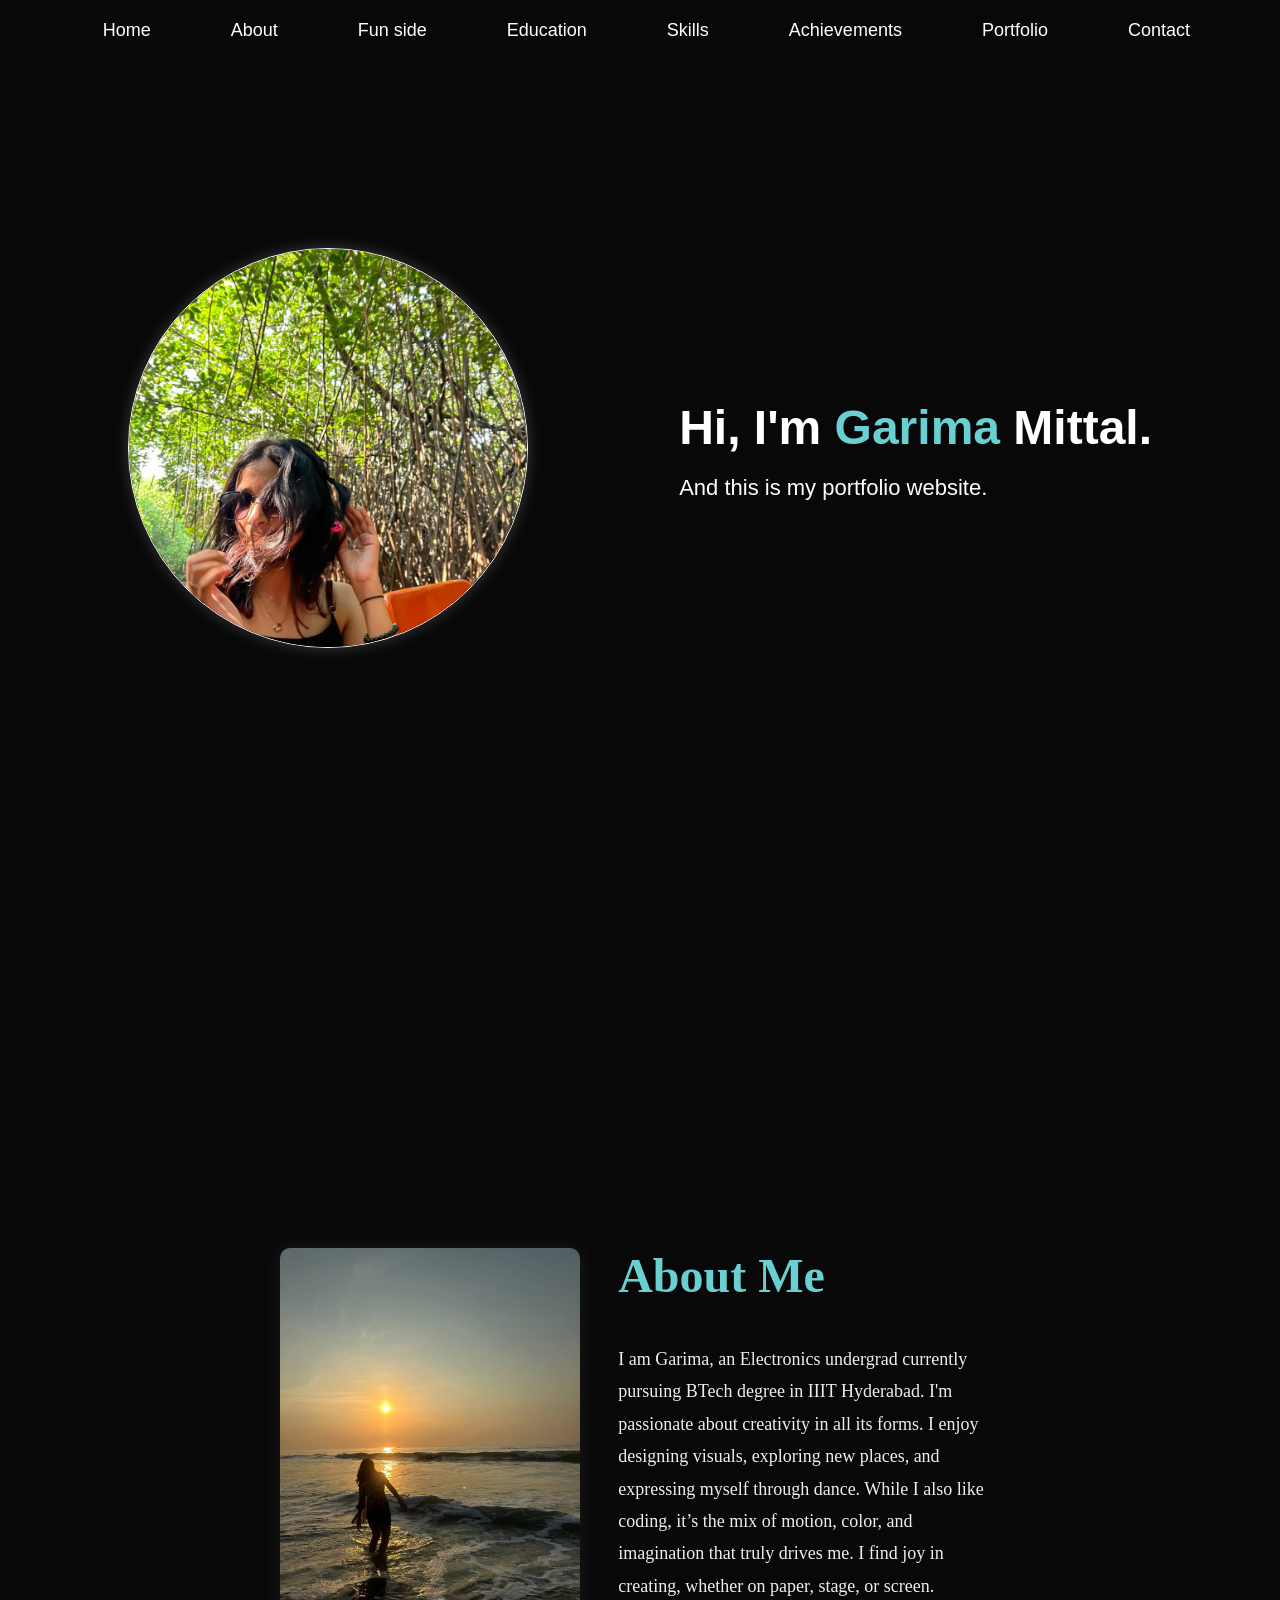
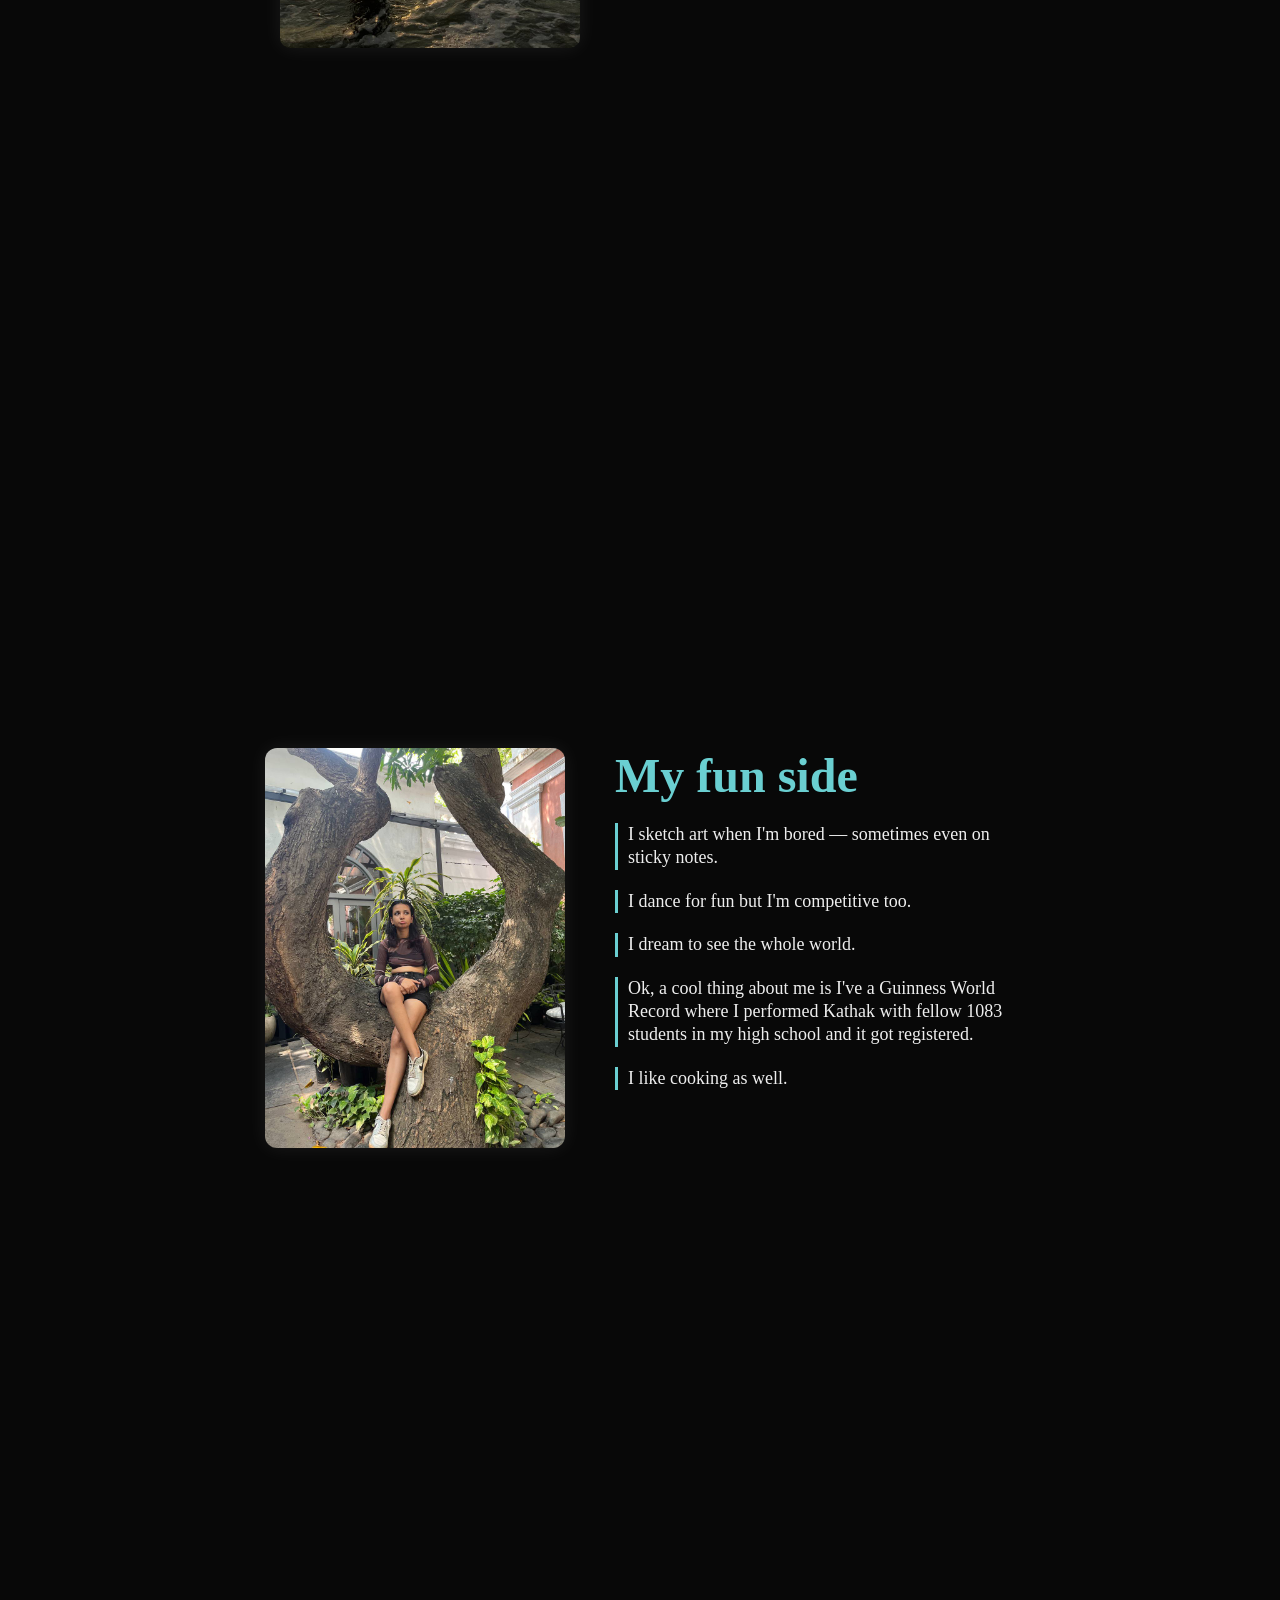
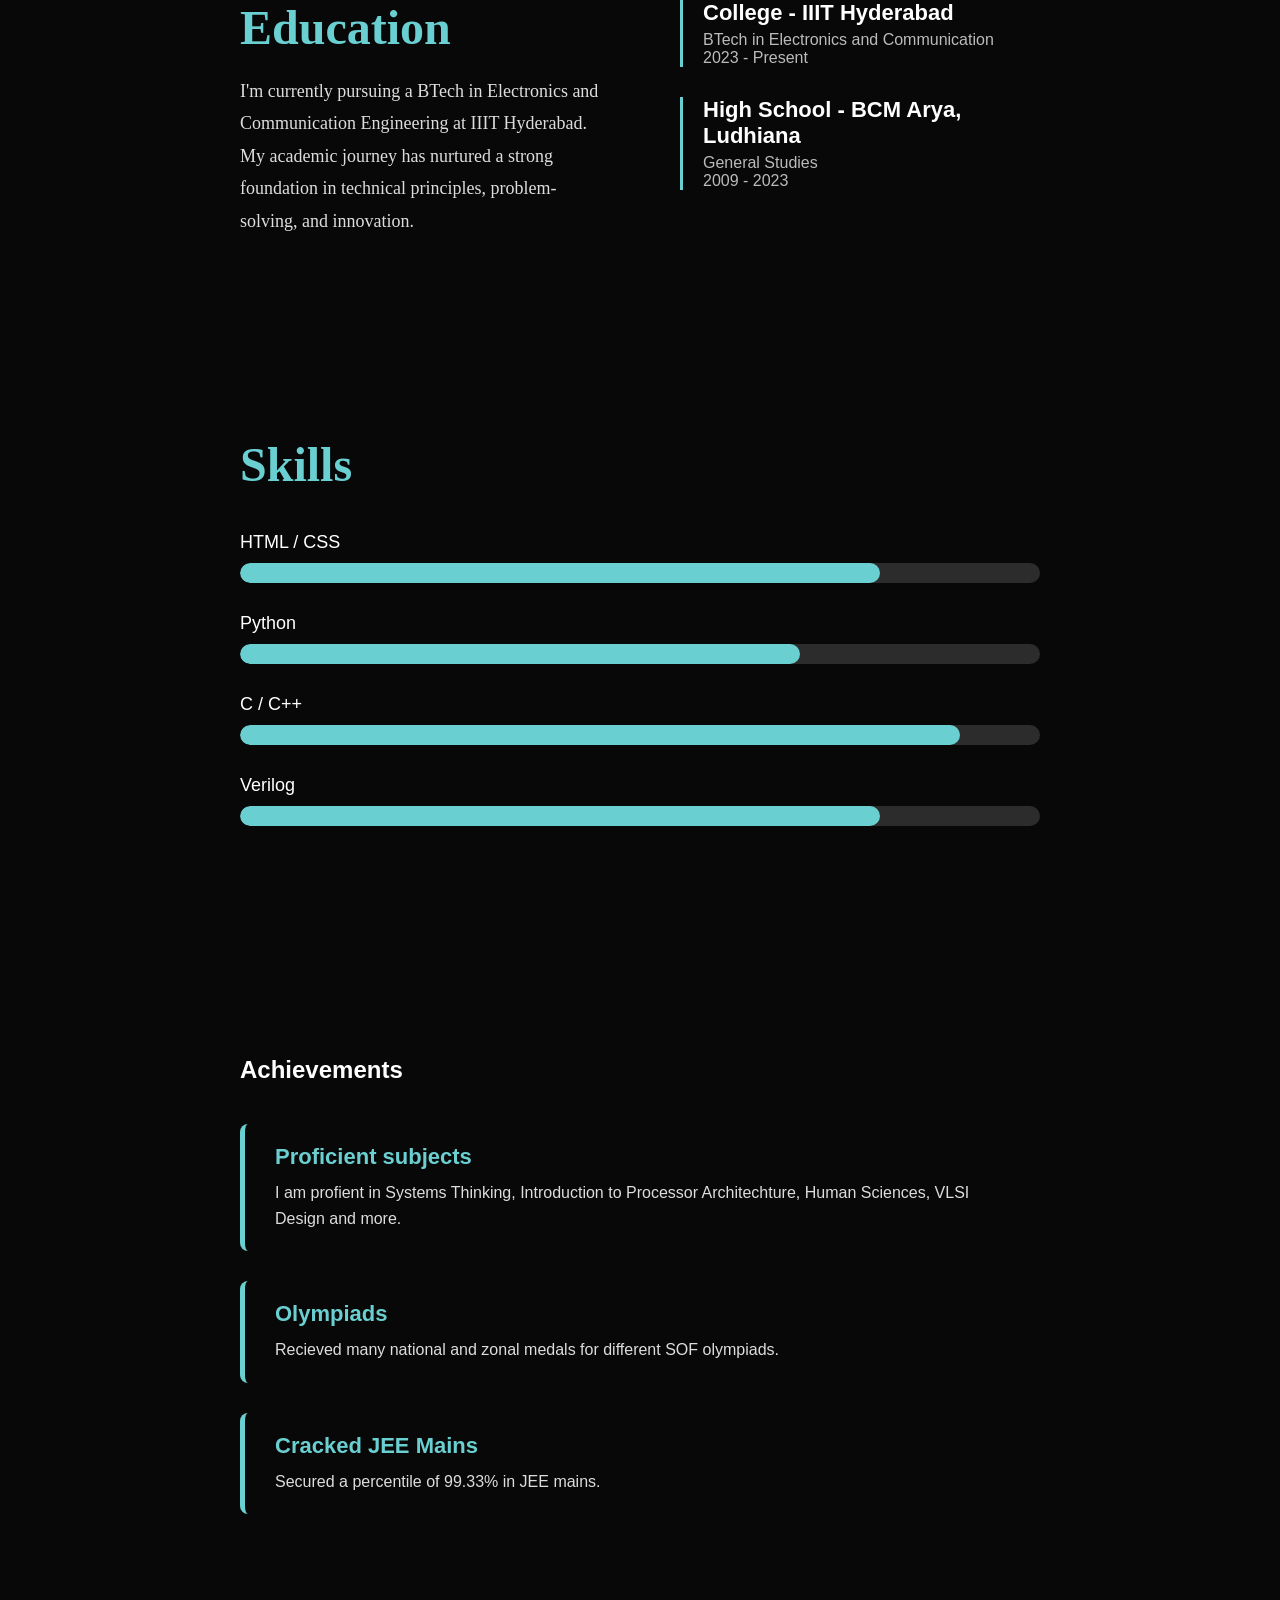
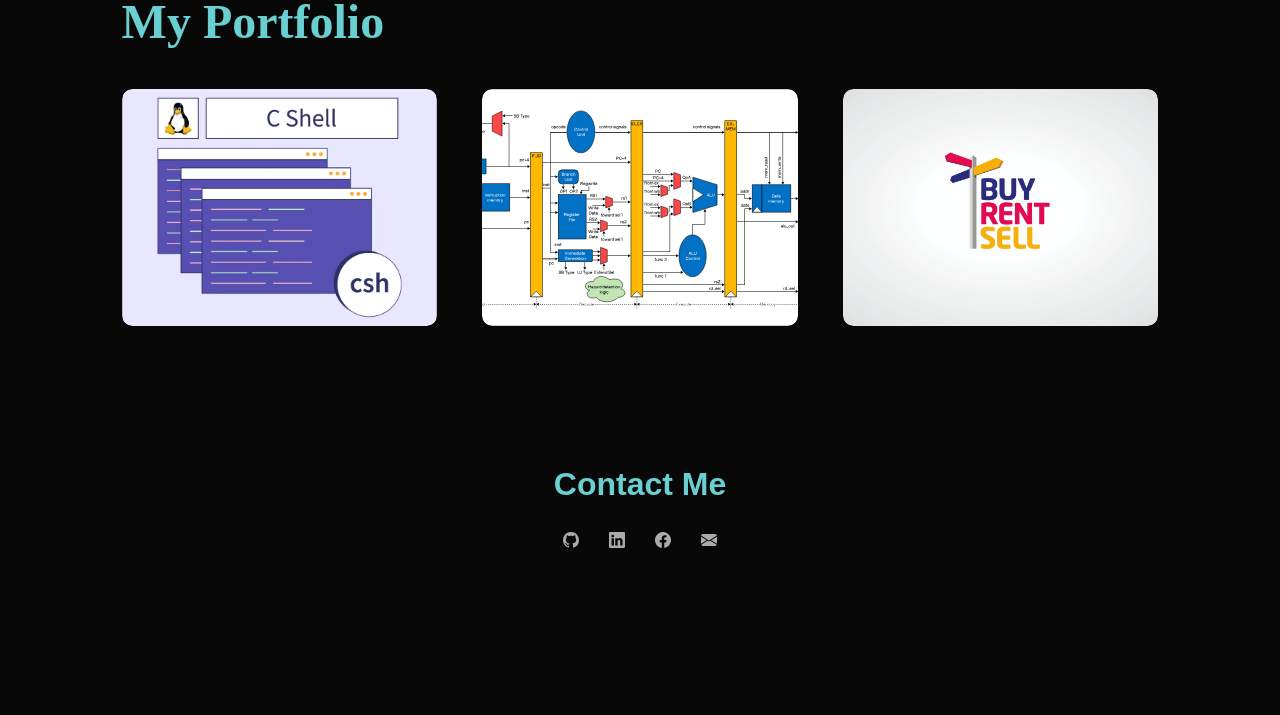
==== index.html @ cbb5fa5a "new" ====
<!DOCTYPE html>
<html lang="en">
    <head>
        <meta charset="UTF-8">
        <title>My portfolio</title>
        <link rel="stylesheet" href="style.css">
    </head>
    <body>
        <div>
            <div class = "container" id = "home">
                <div class="image-container">
                <img src="profile.jpg" alt="Profile Image">
            </div>
            <nav>
                <ul>
                    <li> <a href = "#home">Home</a></li>
                    <li> <a href = "#about">About</a></li>
                    <li> <a href = "#fun">Fun side</a></li>
                    <li> <a href = "#education">Education</a></li>
                    <li> <a href = "#skills">Skills</a></li>
                    <li> <a href = "#achievements">Achievements</a></li>
                    <li> <a href = "#portfolio">Portfolio</a></li>
                    <li> <a href = "#contact">Contact</a></li>
                </ul>
            </nav>
            <div class="welcome">
                <h1>Hi, I'm <span>Garima </span>Mittal.<br></h1>
                <h3>And this is my portfolio website.</h3>
            </div>
        </div>
        <div class="about" id = "about">
            <div class="container">
                <div class="row">
                    <div class="about-col-1">
                        <img src="about.jpg" alt="About Image">
                    </div>
                    <div class="about-col-2">
                        <h1 class = "sub-title">About Me</h1>
                        <p>I am Garima, an Electronics undergrad currently pursuing BTech degree in IIIT Hyderabad. I'm passionate about creativity in all its forms. I enjoy designing visuals, exploring new places, and expressing myself through dance. While I also like coding, it’s the mix of motion, color, and imagination that truly drives me. I find joy in creating, whether on paper, stage, or screen.</p>
                    </div>
                </div>
            </div>
        </div>
        <div class="fun-facts" id = "fun">
            <div class="fun-facts-container">
                <div class="fun-facts-row">
                    <div class="fun-col-1">
                        <img src="fun.jpg" alt="About Image">
                    </div>
                    <div class="fun-col-2">
                        <h1 class = "sub-title">My fun side</h1>
                        <ul class="fun-list">
                            <li> I sketch art when I'm bored — sometimes even on sticky notes.</li>
                            <li> I dance for fun but I'm competitive too.</li>
                            <li> I dream to see the whole world.</li>
                            <li> Ok, a cool thing about me is I've a Guinness World Record where I performed Kathak with fellow 1083 students in my high school and it got registered.</li>
                            <li> I like cooking as well. </li>
                        </ul>
                    </div>
                </div>
            </div>
        </div>
        </section>
        <div class="education" id="education">
            <div class="education-container">
                <div class="edu-left">
                    <h2 class="section-title">Education</h2>
                    <p>
                        I'm currently pursuing a BTech in Electronics and Communication Engineering at IIIT Hyderabad. My academic journey has nurtured a strong foundation in technical principles, problem-solving, and innovation.
                    </p>
                </div>
                <div class="edu-right">
                    <ul class="edu-list">
                        <li>
                            <h3>College - IIIT Hyderabad</h3>
                            <span>BTech in Electronics and Communication</span><br>
                            <span>2023 - Present</span>
                        </li>
                        <li>
                            <h3>High School - BCM Arya, Ludhiana</h3>
                            <span>General Studies</span><br>
                            <span>2009 - 2023</span>
                        </li>
                    </ul>
                </div>
            </div>
        </div>
        <div class="skills" id="skills">
            <div class="skills-container">
                <h2 class="section-title">Skills</h2>
                <div class="skill">
                    <div class="skill-name">HTML / CSS </div>
                        <div class="skill-bar">
                            <div class="skill-fill htmlcss" data-percent="80%"></div>
                        </div>
                    </div>
                <div class="skill">
                    <div class="skill-name">Python </div>
                        <div class="skill-bar">
                            <div class="skill-fill python" data-percent="70%"></div>
                        </div>
                    </div>
                <div class="skill">
                    <div class="skill-name">C / C++ </div>
                        <div class="skill-bar">
                            <div class="skill-fill cpp" data-percent="90%"></div>
                        </div>
                    </div>
                <div class="skill">
                    <div class="skill-name">Verilog </div>
                        <div class="skill-bar">
                            <div class="skill-fill verilog" data-percent="80%"></div>
                        </div>
                    </div>
            </div>
        </div>
        <div class="achievements" id="achievements">
            <div class="achievements-container">
                <h2 class="section-title">Achievements</h2>
            <div class="achievement-list">
                <div class="achievement-item">
                    <h3>Proficient subjects</h3>
                    <p>I am profient in Systems Thinking, Introduction to Processor Architechture, Human Sciences, VLSI Design and more.</p>
                </div>
                <div class="achievement-item">
                    <h3>Olympiads</h3>
                    <p>Recieved many national and zonal medals for different SOF olympiads.</p>
                </div>
                <div class="achievement-item">
                    <h3>Cracked JEE Mains</h3>
                    <p>Secured a percentile of 99.33% in JEE mains.</p>
                </div>
            </div>
        </div>
        <div id="portfolio">
            <div class="container-portfolio">
                <h1 class = "sub-title">My Portfolio</h1>
                <div class="work-list">
                    <div class="work">
                        <img src="portfolio1.jpg" alt="Portfolio Image 1">
                        <div class="layer">
                            <h3>Custom made c-shell</h3>
                            <p>Developed a custom shell in C that supports various commands and features.</p>
                            <a href="https://github.com/garimamittal13/C-shell" target="_blank">
                                <svg xmlns="http://www.w3.org/2000/svg" width="20" height="20" fill="#6acfd1" class="bi bi-box-arrow-up-right" viewBox="0 0 16 16">
                                <path fill-rule="evenodd" d="M8.636 3.5a.5.5 0 0 0-.5-.5H1.5A1.5 1.5 0 0 0 0 4.5v10A1.5 1.5 0 0 0 1.5 16h10a1.5 1.5 0 0 0 1.5-1.5V7.864a.5.5 0 0 0-1 0V14.5a.5.5 0 0 1-.5.5h-10a.5.5 0 0 1-.5-.5v-10a.5.5 0 0 1 .5-.5h6.636a.5.5 0 0 0 .5-.5"/>
                                <path fill-rule="evenodd" d="M16 .5a.5.5 0 0 0-.5-.5h-5a.5.5 0 0 0 0 1h3.793L6.146 9.146a.5.5 0 1 0 .708.708L15 1.707V5.5a.5.5 0 0 0 1 0z"/>
                                </svg>
                            </a>
                        </div>
                    </div>
                    <div class="work">
                        <img src="portfolio2.svg" alt="Portfolio Image 1">
                        <div class="layer">
                            <h3>RISC-V processor architecture</h3>
                            <p>Developed a code which runs the instructions sequentially and pipelined. The code handles hazards as well.</p>
                            <a href="https://github.com/Harshita-K/RISC-V-processor-architecture-" target="_blank">
                                <svg xmlns="http://www.w3.org/2000/svg" width="20" height="20" fill="#6acfd1" class="bi bi-box-arrow-up-right" viewBox="0 0 16 16">
                                    <path fill-rule="evenodd" d="M8.636 3.5a.5.5 0 0 0-.5-.5H1.5A1.5 1.5 0 0 0 0 4.5v10A1.5 1.5 0 0 0 1.5 16h10a1.5 1.5 0 0 0 1.5-1.5V7.864a.5.5 0 0 0-1 0V14.5a.5.5 0 0 1-.5.5h-10a.5.5 0 0 1-.5-.5v-10a.5.5 0 0 1 .5-.5h6.636a.5.5 0 0 0 .5-.5"/>
                                    <path fill-rule="evenodd" d="M16 .5a.5.5 0 0 0-.5-.5h-5a.5.5 0 0 0 0 1h3.793L6.146 9.146a.5.5 0 1 0 .708.708L15 1.707V5.5a.5.5 0 0 0 1 0z"/>
                                </svg>
                            </a>
                        </div>
                    </div>
                    <div class="work">
                        <img src="portfolio3.jpg" alt="Portfolio Image 1">
                        <div class="layer">
                            <h3>Buy, Sell, Rent website</h3>
                            <p>Developed a platform to facilitate buying and selling among IIIT-H students.</p>
                            <a href="https://github.com/garimamittal13/Buy-sell-rent-IIIT-H" target="_blank">
                                <svg xmlns="http://www.w3.org/2000/svg" width="20" height="20" fill="#6acfd1" class="bi bi-box-arrow-up-right" viewBox="0 0 16 16">
                                    <path fill-rule="evenodd" d="M8.636 3.5a.5.5 0 0 0-.5-.5H1.5A1.5 1.5 0 0 0 0 4.5v10A1.5 1.5 0 0 0 1.5 16h10a1.5 1.5 0 0 0 1.5-1.5V7.864a.5.5 0 0 0-1 0V14.5a.5.5 0 0 1-.5.5h-10a.5.5 0 0 1-.5-.5v-10a.5.5 0 0 1 .5-.5h6.636a.5.5 0 0 0 .5-.5"/>
                                    <path fill-rule="evenodd" d="M16 .5a.5.5 0 0 0-.5-.5h-5a.5.5 0 0 0 0 1h3.793L6.146 9.146a.5.5 0 1 0 .708.708L15 1.707V5.5a.5.5 0 0 0 1 0z"/>
                                </svg>
                            </a>
                        </div>
                    </div>
                </div>
            </div>
        </div>
    <footer class="contact-bar" id="contact">
        <div class="contact-container">
            <h2>Contact Me</h2>
            <div class="contact-icons">
                <a href="https://github.com/garimamittal13" target="_blank" aria-label="GitHub">
                    <svg xmlns="http://www.w3.org/2000/svg" width="16" height="16" fill="currentColor" class="bi bi-github" viewBox="0 0 16 16">
                    <path d="M8 0C3.58 0 0 3.58 0 8c0 3.54 2.29 6.53 5.47 7.59.4.07.55-.17.55-.38 0-.19-.01-.82-.01-1.49-2.01.37-2.53-.49-2.69-.94-.09-.23-.48-.94-.82-1.13-.28-.15-.68-.52-.01-.53.63-.01 1.08.58 1.23.82.72 1.21 1.87.87 2.33.66.07-.52.28-.87.51-1.07-1.78-.2-3.64-.89-3.64-3.95 0-.87.31-1.59.82-2.15-.08-.2-.36-1.02.08-2.12 0 0 .67-.21 2.2.82.64-.18 1.32-.27 2-.27s1.36.09 2 .27c1.53-1.04 2.2-.82 2.2-.82.44 1.1.16 1.92.08 2.12.51.56.82 1.27.82 2.15 0 3.07-1.87 3.75-3.65 3.95.29.25.54.73.54 1.48 0 1.07-.01 1.93-.01 2.2 0 .21.15.46.55.38A8.01 8.01 0 0 0 16 8c0-4.42-3.58-8-8-8"/>
                    </svg>
                </a>
                <a href="https://www.linkedin.com/in/garima-mittal-309bb6292/" target="_blank" aria-label="LinkedIn">
                    <svg xmlns="http://www.w3.org/2000/svg" width="16" height="16" fill="currentColor" class="bi bi-linkedin" viewBox="0 0 16 16">
                    <path d="M0 1.146C0 .513.526 0 1.175 0h13.65C15.474 0 16 .513 16 1.146v13.708c0 .633-.526 1.146-1.175 1.146H1.175C.526 16 0 15.487 0 14.854zm4.943 12.248V6.169H2.542v7.225zm-1.2-8.212c.837 0 1.358-.554 1.358-1.248-.015-.709-.52-1.248-1.342-1.248S2.4 3.226 2.4 3.934c0 .694.521 1.248 1.327 1.248zm4.908 8.212V9.359c0-.216.016-.432.08-.586.173-.431.568-.878 1.232-.878.869 0 1.216.662 1.216 1.634v3.865h2.401V9.25c0-2.22-1.184-3.252-2.764-3.252-1.274 0-1.845.7-2.165 1.193v.025h-.016l.016-.025V6.169h-2.4c.03.678 0 7.225 0 7.225z"/>
                    </svg>
                </a>
                <a href="https://facebook.com/garimamittal13" target="_blank" aria-label="Facebook">
                    <svg xmlns="http://www.w3.org/2000/svg" width="16" height="16" fill="currentColor" class="bi bi-facebook" viewBox="0 0 16 16">
                    <path d="M16 8.049c0-4.446-3.582-8.05-8-8.05C3.58 0-.002 3.603-.002 8.05c0 4.017 2.926 7.347 6.75 7.951v-5.625h-2.03V8.05H6.75V6.275c0-2.017 1.195-3.131 3.022-3.131.876 0 1.791.157 1.791.157v1.98h-1.009c-.993 0-1.303.621-1.303 1.258v1.51h2.218l-.354 2.326H9.25V16c3.824-.604 6.75-3.934 6.75-7.951"/>
                    </svg>
                </a>
                <a href="mailto:garimamittal643@gmail.com" aria-label="Gmail">
                    <svg xmlns="http://www.w3.org/2000/svg" width="16" height="16" fill="currentColor" class="bi bi-envelope-fill" viewBox="0 0 16 16">
                    <path d="M.05 3.555A2 2 0 0 1 2 2h12a2 2 0 0 1 1.95 1.555L8 8.414zM0 4.697v7.104l5.803-3.558zM6.761 8.83l-6.57 4.027A2 2 0 0 0 2 14h12a2 2 0 0 0 1.808-1.144l-6.57-4.027L8 9.586zm3.436-.586L16 11.801V4.697z"/>
                    </svg>
                </a>
            </div>
        </div>
    </footer>
    <script>
        const toggleBtn = document.getElementById('theme-toggle');
        toggleBtn.addEventListener('click', () => {
            document.body.classList.toggle('light-mode');
            toggleBtn.textContent = document.body.classList.contains('light-mode') ? '☀️' : '🌙';
        });
    </script>
</body>
</html>
---- style.css ----
* {
    margin: 0;
    padding: 0;
    box-sizing: border-box;
    font-family: Poppins, sans-serif;
}

body {
    background-color: #080808;
    color: white;
    min-height: 100vh;
    position: relative;
}
html {
  scroll-behavior: smooth;
}


/* ========== TOP NAVBAR ========== */
nav {
    position: absolute;
    top: 20px;
    right: 20px;
}

nav ul {
    display: flex;
    list-style-type: none;
    gap: 80px;
    padding-right: 70px;
}

nav ul li a {
    color: white;
    text-decoration: none;
    font-size: 18px;
    transition: color 0.3s ease;
    position: relative;
}

nav ul li a::after {
    content: '';
    width: 0;
    height: 3px;
    background: #6acfd1;
    position: absolute;
    left: 0;
    bottom: -6px;
    transition: 0.5s;
}

nav ul li a:hover::after {
    width: 100%;
}

.container {
    display: flex;
    justify-content: space-between;
    align-items: center;
    min-height: 100vh;
    padding: 50px 10%;
    position: relative;
}

/* Profile image: right side, not absolute */
.image-container img {
    width: 400px;
    height: 400px;
    object-fit: cover;
    border-radius: 50%;
    border: 1.5px solid white;
    box-shadow: 0 0 15px rgba(255, 255, 255, 0.2);
}

/* Welcome text: left side */
.welcome {
    max-width: 500px;
}

.welcome h1 {
    font-size: 48px;
    margin-bottom: 20px;
}

.welcome h3 {
    font-size: 22px;
    font-weight: normal;
}


.welcome span {
    color: #6acfd1;
    font-weight: bold;
}

.about {
    color: white;
    padding: 100px 5%;
    font-family: 'Poppins', sans-serif;
}

.row {
    display: flex;
    justify-content: center;
    gap: 20px;
    max-width: 1200px;
    margin: auto;
}

.about-col-1 {
    flex: 1;
    min-width: 300px;
}

.about-col-1 img {
    width: 100%;
    max-width: 300px;
    border-radius: 10px;
    box-shadow: 0 0 20px rgba(255, 255, 255, 0.08);
}

.about-col-2 {
    flex: 1.2;
    min-width: 300px;
}

.sub-title {
    font-size: 48px;
    font-weight: 700;
    color: #6acfd1;
    font-family: 'Georgia', serif;
    margin-bottom: 20px;
}

.about-col-2 p {
    font-size: 18px;
    line-height: 1.8;
    color: #eeeeee;
    font-family: 'Georgia', serif;
    text-align: left;
    max-width: 400px;
}
.fun-facts {
  color: white;
  padding: 100px 5%;
  font-family: 'Poppins', sans-serif;
}

.fun-facts-container {
    display: flex;
    justify-content: space-between;
    align-items: center;
    min-height: 100vh;
    padding: 50px 10%;
    position: relative;
}

.fun-facts-row {
    display: flex;
    justify-content: center;
    gap: 50px;
    max-width: 1200px;
    margin: auto;
}

.fun-col-1 {
  flex: 1;
  max-width: 300px;
}

.fun-col-1 img {
  width: 100%;
  max-width: 300px;
  border-radius: 12px;
  box-shadow: 0 0 20px rgba(255, 255, 255, 0.08);
}

.fun-col-2 {
  flex: 1.2;
  min-width: 300px;
}

.fun-col-2 .sub-title {
  font-size: 48px;
  color: #6acfd1;
  margin-bottom: 20px;
  font-weight: 700;
  font-family: 'Georgia', serif;
}

.fun-list {
  list-style: none;
  padding-left: 0;
}

.fun-list li {
  font-size: 18px;
  line-height: 1.3;
  color: #eeeeee;
  font-family: 'Georgia', serif;
  text-align: left;
  max-width: 400px;
  margin-bottom: 20px;
  border-left: 3px solid #6acfd1;
  padding-left: 10px;
}


.education {
  padding: 100px 5%;
  color: white;
  font-family: 'Poppins', sans-serif;
}

.education-container {
  display: flex;
  flex-wrap: wrap;
  justify-content: center;
  align-items: flex-start;
  gap: 80px;
  max-width: 800px;
  margin: auto;
  text-align: left;
}


.edu-left {
  flex: 1;
  min-width: 300px;
}

.edu-left .section-title {
  font-size: 48px;
  font-weight: bold;
  color: #6acfd1;
  margin-bottom: 20px;
  font-family: 'Georgia', serif;
}

.edu-left p {
  font-size: 18px;
  line-height: 1.8;
  color: #dddddd;
  font-family: 'Georgia', serif;
}

.edu-right {
  flex: 1;
  min-width: 300px;
}

.edu-list {
  list-style: none;
  padding: 0;
}

.edu-list li {
  margin-bottom: 30px;
  padding-left: 20px;
  border-left: 3px solid #6acfd1;
}

.edu-list li h3 {
  font-size: 22px;
  color: #ffffff;
  margin-bottom: 5px;
}

.edu-list li span {
  color: #bbbbbb;
  font-size: 16px;
}

.skills {
  color: white;
  padding: 100px 5%;
  font-family: 'Poppins', sans-serif;
}

.skills-container {
  max-width: 800px;
  margin: auto;
}

.skills .section-title {
  font-size: 48px;
  font-weight: bold;
  color: #6acfd1;
  margin-bottom: 40px;
  font-family: 'Georgia', serif;
}

.skill {
  margin-bottom: 30px;
}

.skill-name {
  font-size: 18px;
  margin-bottom: 10px;
}

.skill-bar {
  background-color: #2c2c2c;
  border-radius: 20px;
  overflow: hidden;
  height: 20px;
}

.skill-fill {
  height: 100%;
  background-color: #6acfd1;
  border-radius: 20px;
  width: 0;
  transition: width 1s ease-in-out;
}

/* Specific skill widths */
.htmlcss { width: 80%; }
.python { width: 70%; }
.cpp { width: 90%; }
.verilog { width: 80%; }

.achievements {
  color: white;
  padding: 100px 5%;
  font-family: 'Poppins', sans-serif;
}

.achievements-container {
  max-width: 800px;
  margin: auto;
}

.achievement-list {
  display: flex;
  flex-direction: column;
  gap: 30px;
  margin-top: 40px;
}

.achievement-item {
  padding: 20px 30px;
  border-left: 5px solid #6acfd1;
  border-radius: 8px;
  transition: transform 0.3s ease;
}

.achievement-item:hover {
  transform: translateX(5px);
}

.achievement-item h3 {
  color: #6acfd1;
  font-size: 22px;
  margin-bottom: 10px;
}

.achievement-item p {
  color: #dddddd;
  font-size: 16px;
  line-height: 1.6;
}

/* Portfolio section layout */
#portfolio {
  padding: 80px 5%;
}

.container-portfolio {
  max-width: 1200px;
  margin: auto;
}

.sub-title {
  font-size: 48px;
  font-weight: bold;
  color: #6acfd1;
  margin-bottom: 40px;
  font-family: 'Georgia', serif;
  text-align: left;
}

/* Responsive grid */
.work-list {
  display: flex;
  flex-wrap: wrap;
  gap: 30px;
  justify-content: space-between;
}

.work {
  flex: 1 1 calc(33.333% - 30px);
  max-width: calc(33.333% - 30px);
  aspect-ratio: 4/3;
  border-radius: 10px;
  position: relative;
  overflow: hidden;
  display: block;
}

/* Images */
.work img {
  width: 100%;
  height: 100%;
  object-fit: cover;
  display: block;
  border-radius: 10px;
}

/* Overlay */
.layer {
  position: absolute;
  inset: 0;
  background: rgba(0, 0, 0, 0.7);
  color: white;
  display: flex;
  flex-direction: column;
  justify-content: center;
  align-items: center;
  opacity: 0;
  transition: 0.4s ease;
  padding: 20px;
  text-align: center;
}

.work:hover .layer {
  opacity: 10;
}

/* Text + Icon Styling */
.layer h3 {
  font-size: 20px;
  color: #6acfd1;
  margin-bottom: 10px;
}

.layer p {
  font-size: 14px;
  color: #ddd;
  line-height: 1.6;
}

.layer a {
  color: #6acfd1;
  font-size: 24px;
  text-decoration: none;
  margin-top: 15px;
}
.contact-bar {
  color: white;
  padding: 60px 5%;
  text-align: center;
  font-family: 'Poppins', sans-serif;
}

.contact-bar h2 {
  color: #6acfd1;
  font-size: 32px;
  margin-bottom: 20px;
}

.contact-icons {
  display: flex;
  justify-content: center;
  gap: 30px;
  flex-wrap: wrap;
}

.contact-icons a {
  color: #ababab;
  font-size: 28px;
  transition: color 0.3s ease, transform 0.3s ease;
}

.contact-icons a:hover {
  color: #6acfd1;
  transform: scale(1.2);
}

/* ========================= Responsive Design ========================= */
@media (max-width: 992px) {
    .container,
    .container-portfolio,
    .education-container,
    .achievements-container,
    .skills-container {
        padding: 0 20px;
    }

    nav ul {
        flex-wrap: wrap;
        gap: 40px;
        padding-right: 20px;
        justify-content: center;
    }

    .container {
        flex-direction: column;
        text-align: center;
        justify-content: center;
        padding-top: 100px;
    }

    .image-container img {
        width: 250px;
        height: 250px;
        margin-top: 30px;
    }

    .welcome h1 {
        font-size: 36px;
    }

    .sub-title {
        font-size: 36px;
    }

    .row {
        flex-direction: column;
        align-items: center;
    }

    .about-col-2 p {
        max-width: 100%;
    }

    .work-list {
        flex-direction: column;
        align-items: center;
    }

    .work {
        flex: 1 1 100%;
        max-width: 100%;
    }
  }
  
  @media (max-width: 576px) {
    nav ul {
      flex-direction: column;
      align-items: center;
      gap: 20px;
      padding: 0;
    }
    
    nav {
      position: static;
      text-align: center;
      margin-top: 20px;
    }
    
    .contact-icons {
      flex-direction: column;
      gap: 20px;
    }
    
    .skill-fill::after {
      top: -35px;
      font-size: 12px;
    }
    
    .welcome h1 {
      font-size: 28px;
    }
    
    .sub-title {
      font-size: 28px;
    }
  }

  @media (max-width: 992px) {
  .fun-facts-row {
    flex-direction: column;
    align-items: center;
    gap: 30px;
  }

  .fun-col-1 img {
    max-width: 280px;
  }

  .fun-col-2 {
    text-align: left;
  }

  .fun-col-2 .sub-title {
    font-size: 32px;
  }

  .fun-list li {
    text-align: left;
    border-left: none;
    padding-left: 0;
  }
}

@media (max-width: 576px) {
  .fun-facts {
    padding: 60px 5%;
  }

  .fun-col-2 {
    text-align: left; /* Override center alignment */
  }

  .fun-list li {
    text-align: left;
    padding-left: 10px;
    border-left: 3px solid #6acfd1;
    font-size: 16px;
    margin-bottom: 16px;
  }

  .fun-col-2 .sub-title {
    font-size: 28px;
    text-align: left;
  }

  .fun-col-1 img {
    max-width: 220px;
  }
}
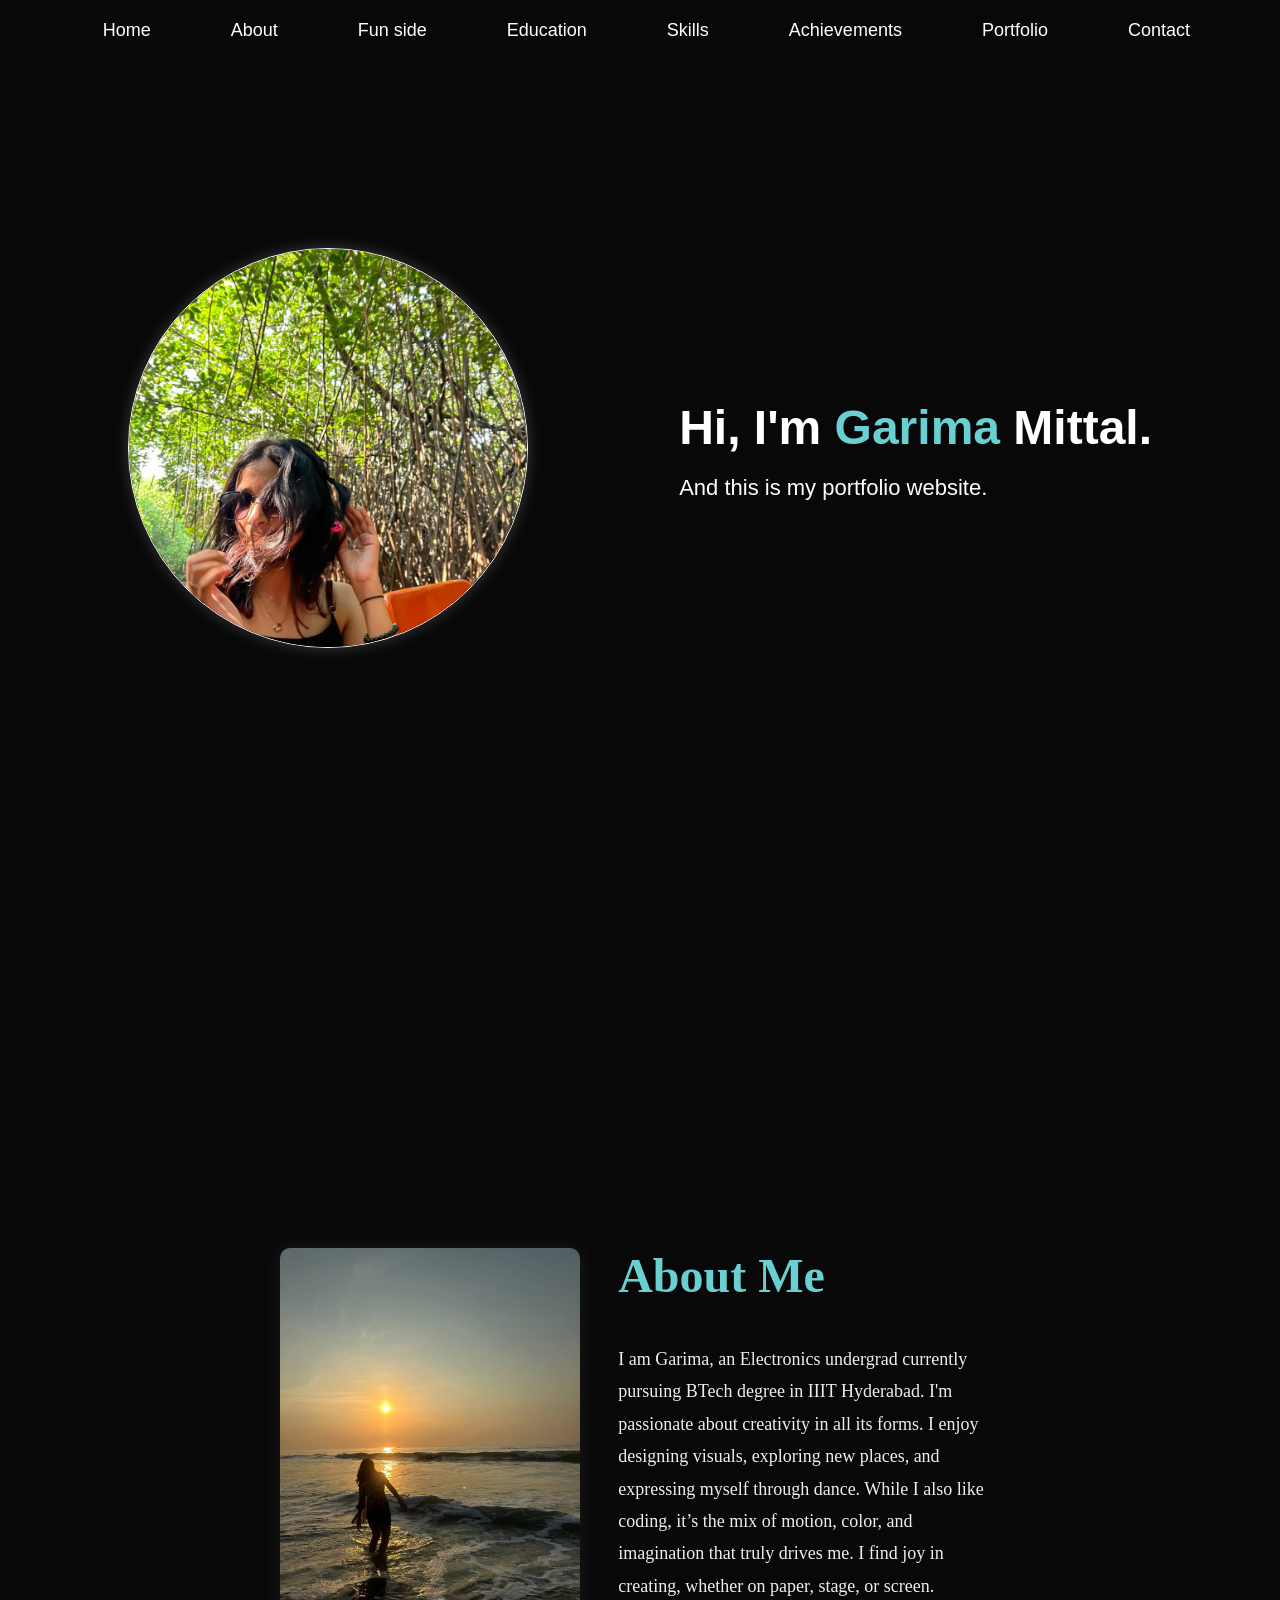
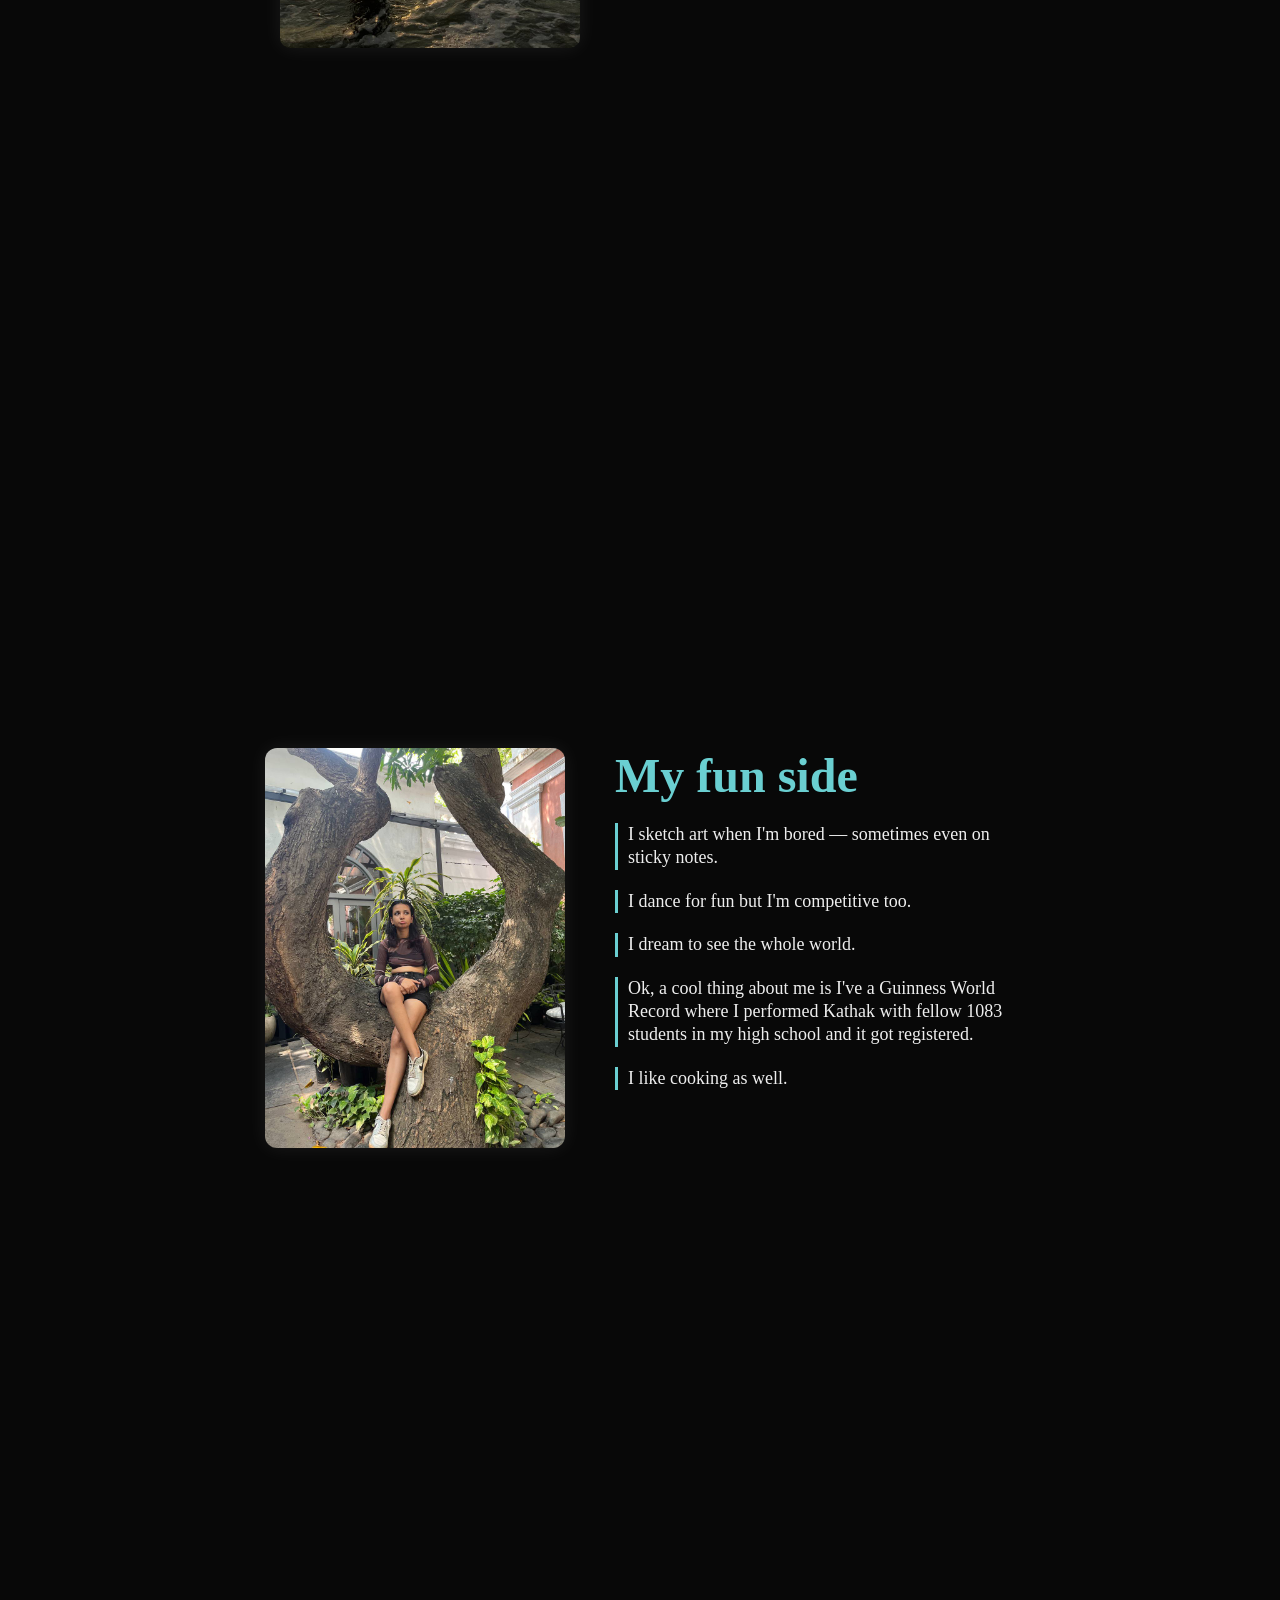
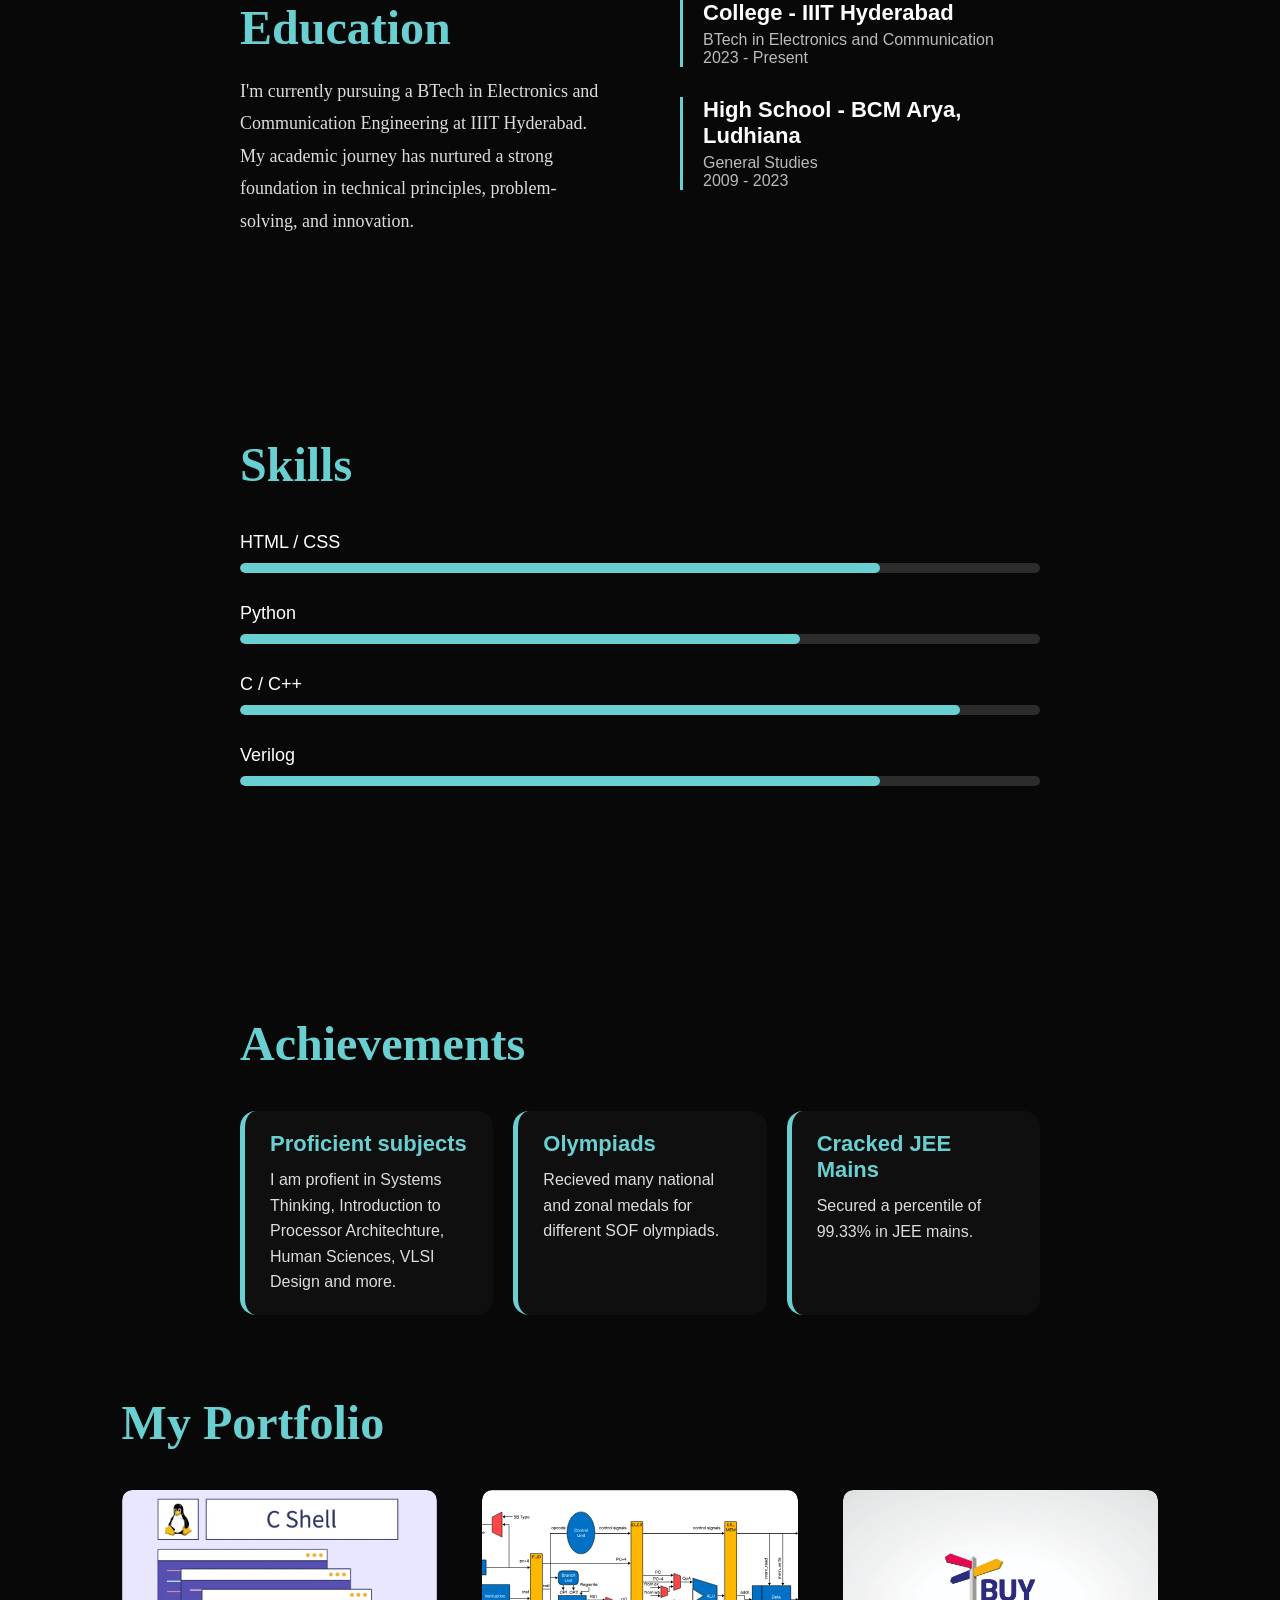
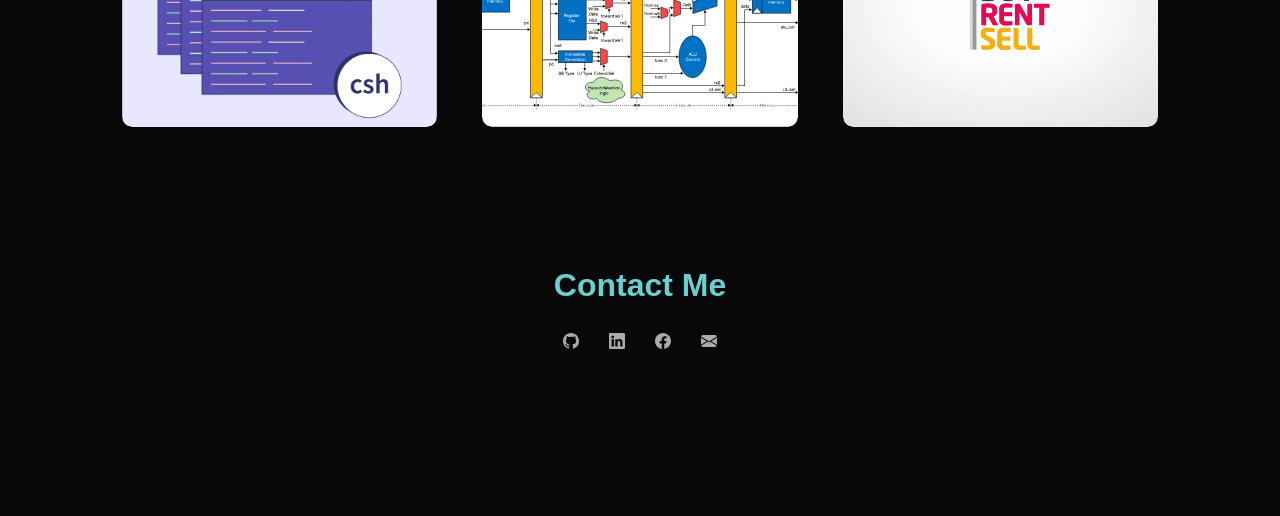
==== commit 56ed10c8: "yay" ====
--- a/index.html
+++ b/index.html
@@ -116,7 +116,7 @@
         </div>
         <div class="achievements" id="achievements">
             <div class="achievements-container">
-                <h2 class="section-title">Achievements</h2>
+                <h2 class="sub-title">Achievements</h2>
             <div class="achievement-list">
                 <div class="achievement-item">
                     <h3>Proficient subjects</h3>
@@ -205,12 +205,5 @@
             </div>
         </div>
     </footer>
-    <script>
-        const toggleBtn = document.getElementById('theme-toggle');
-        toggleBtn.addEventListener('click', () => {
-            document.body.classList.toggle('light-mode');
-            toggleBtn.textContent = document.body.classList.contains('light-mode') ? '☀️' : '🌙';
-        });
-    </script>
 </body>
 </html>
--- a/style.css
+++ b/style.css
@@ -1,4 +1,3 @@
-
 * {
     margin: 0;
     padding: 0;
@@ -304,7 +303,7 @@
   background-color: #2c2c2c;
   border-radius: 20px;
   overflow: hidden;
-  height: 20px;
+  height: 10px;
 }
 
 .skill-fill {
@@ -334,21 +333,27 @@
 
 .achievement-list {
   display: flex;
-  flex-direction: column;
-  gap: 30px;
+  flex-wrap: nowrap;                  /* Force single row */
+  justify-content: space-between;
+  gap: 20px;
   margin-top: 40px;
+  overflow-x: auto;                   /* Scroll if overflow */
 }
 
 .achievement-item {
-  padding: 20px 30px;
+  flex: 1 1 30%;                      /* Equal width for 3 items */
+  background: #0f0f0f;
+  padding: 20px 25px;
   border-left: 5px solid #6acfd1;
-  border-radius: 8px;
+  border-radius: 16px;
   transition: transform 0.3s ease;
+  color: #ffffff;
 }
 
 .achievement-item:hover {
-  transform: translateX(5px);
-}
+  transform: translateY(-5px);
+}
+
 
 .achievement-item h3 {
   color: #6acfd1;
@@ -537,21 +542,48 @@
   }
   
   @media (max-width: 576px) {
-    nav ul {
-      flex-direction: column;
-      align-items: center;
-      gap: 20px;
-      padding: 0;
-    }
-    
-    nav {
-      position: static;
-      text-align: center;
-      margin-top: 20px;
-    }
-    
+  /* Navigation styles */
+  nav {
+    width: 100%;
+    padding: 10px 10px 0;
+    text-align: center;
+  }
+
+  nav ul {
+    display: flex;
+    flex-wrap: wrap;         /* Allow wrapping to 2 lines */
+    justify-content: center;
+    gap: 10px 20px;          /* row-gap and column-gap */
+    padding: 0;
+    margin: 0 auto 10px;
+    list-style: none;
+  }
+
+  nav ul li a {
+    font-size: 14px;
+    padding: 6px 10px;
+    text-decoration: none;
+    color: white;
+    display: inline-block;
+  }
+
+  /* Profile image container */
+  .image-container {
+    display: flex;
+    justify-content: center;
+    margin-bottom: 20px;
+  }
+
+  .image-container img {
+    width: 180px;
+    height: 180px;
+    object-fit: cover;
+    border-radius: 50%;       /* Circle shape */
+    border: 2px solid white;
+  }
+
     .contact-icons {
-      flex-direction: column;
+      flex-direction:row;
       gap: 20px;
     }
     
@@ -566,6 +598,14 @@
     
     .sub-title {
       font-size: 28px;
+    }
+    .sub-title {
+    text-align: center;
+  }
+    
+    .about-col-2 p {
+      font-size: 16px;
+      text-align: center;
     }
   }
 
@@ -614,7 +654,7 @@
 
   .fun-col-2 .sub-title {
     font-size: 28px;
-    text-align: left;
+    text-align: center;
   }
 
   .fun-col-1 img {
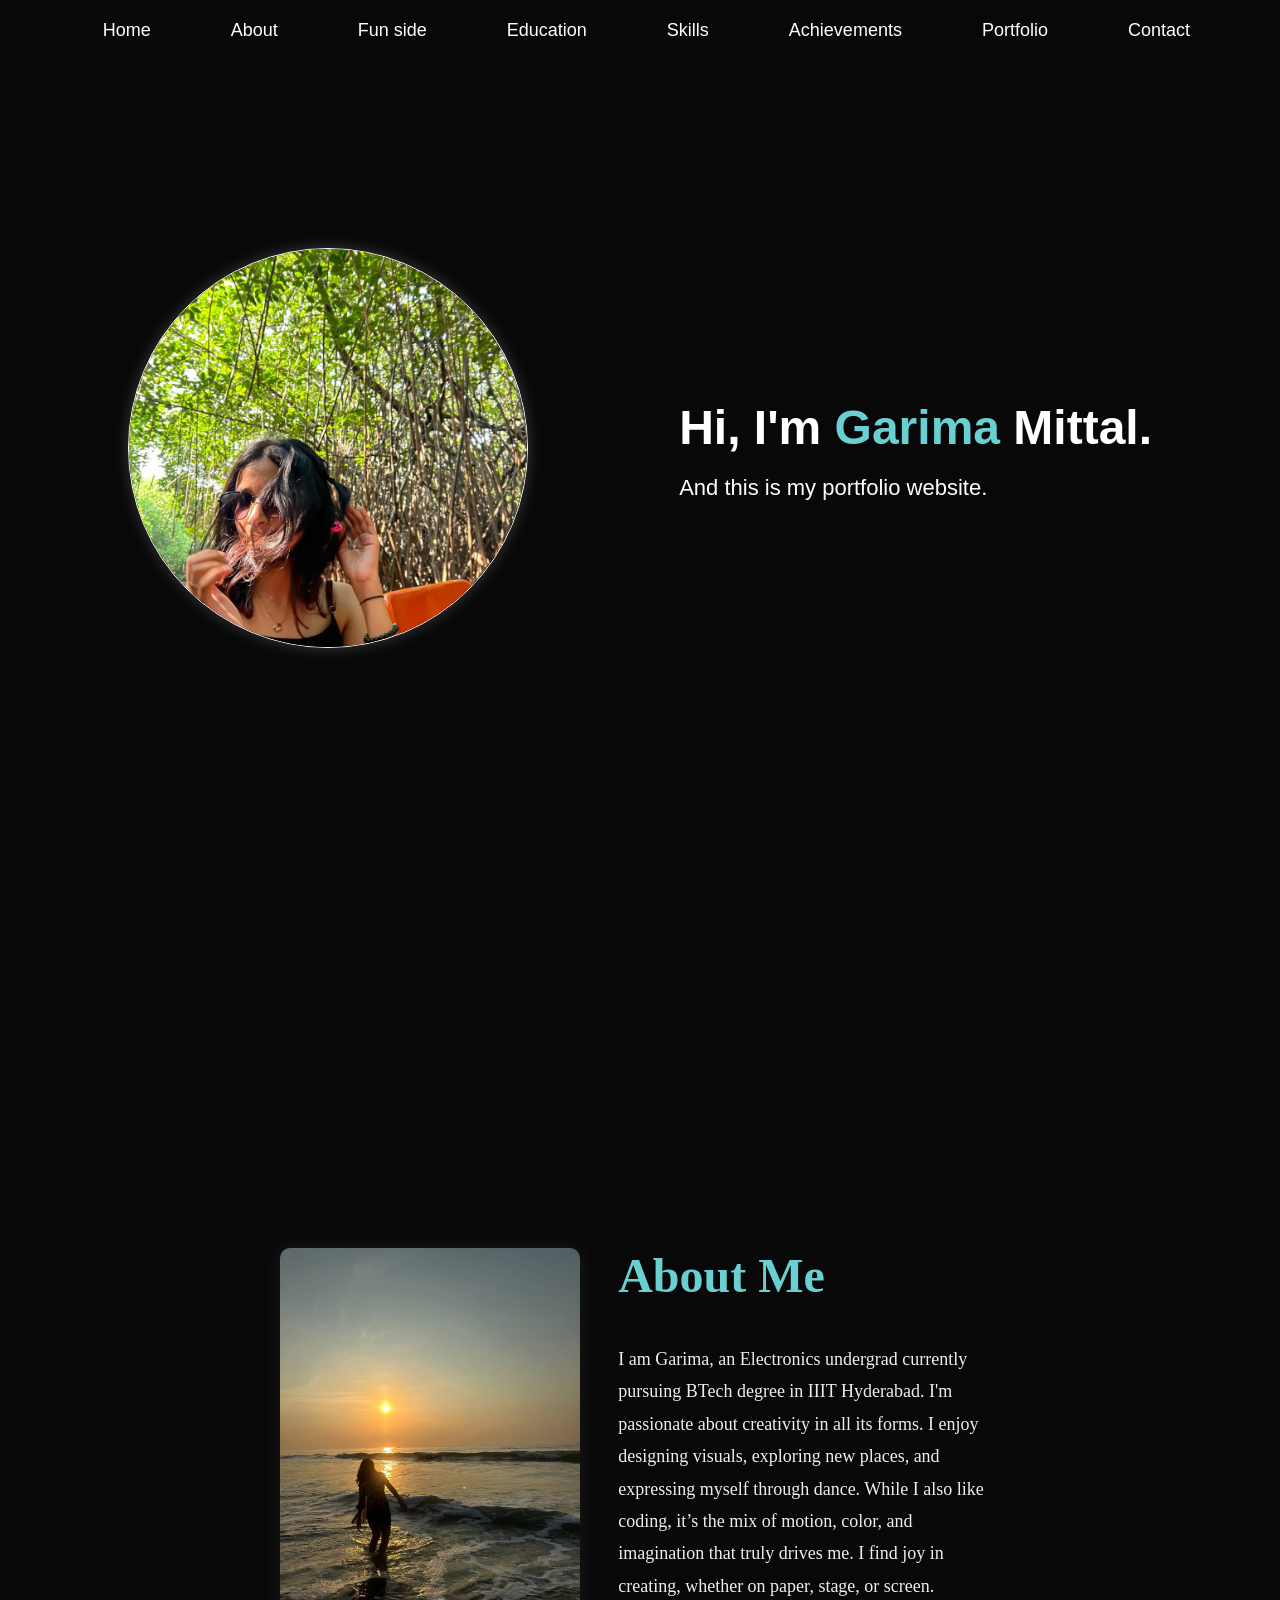
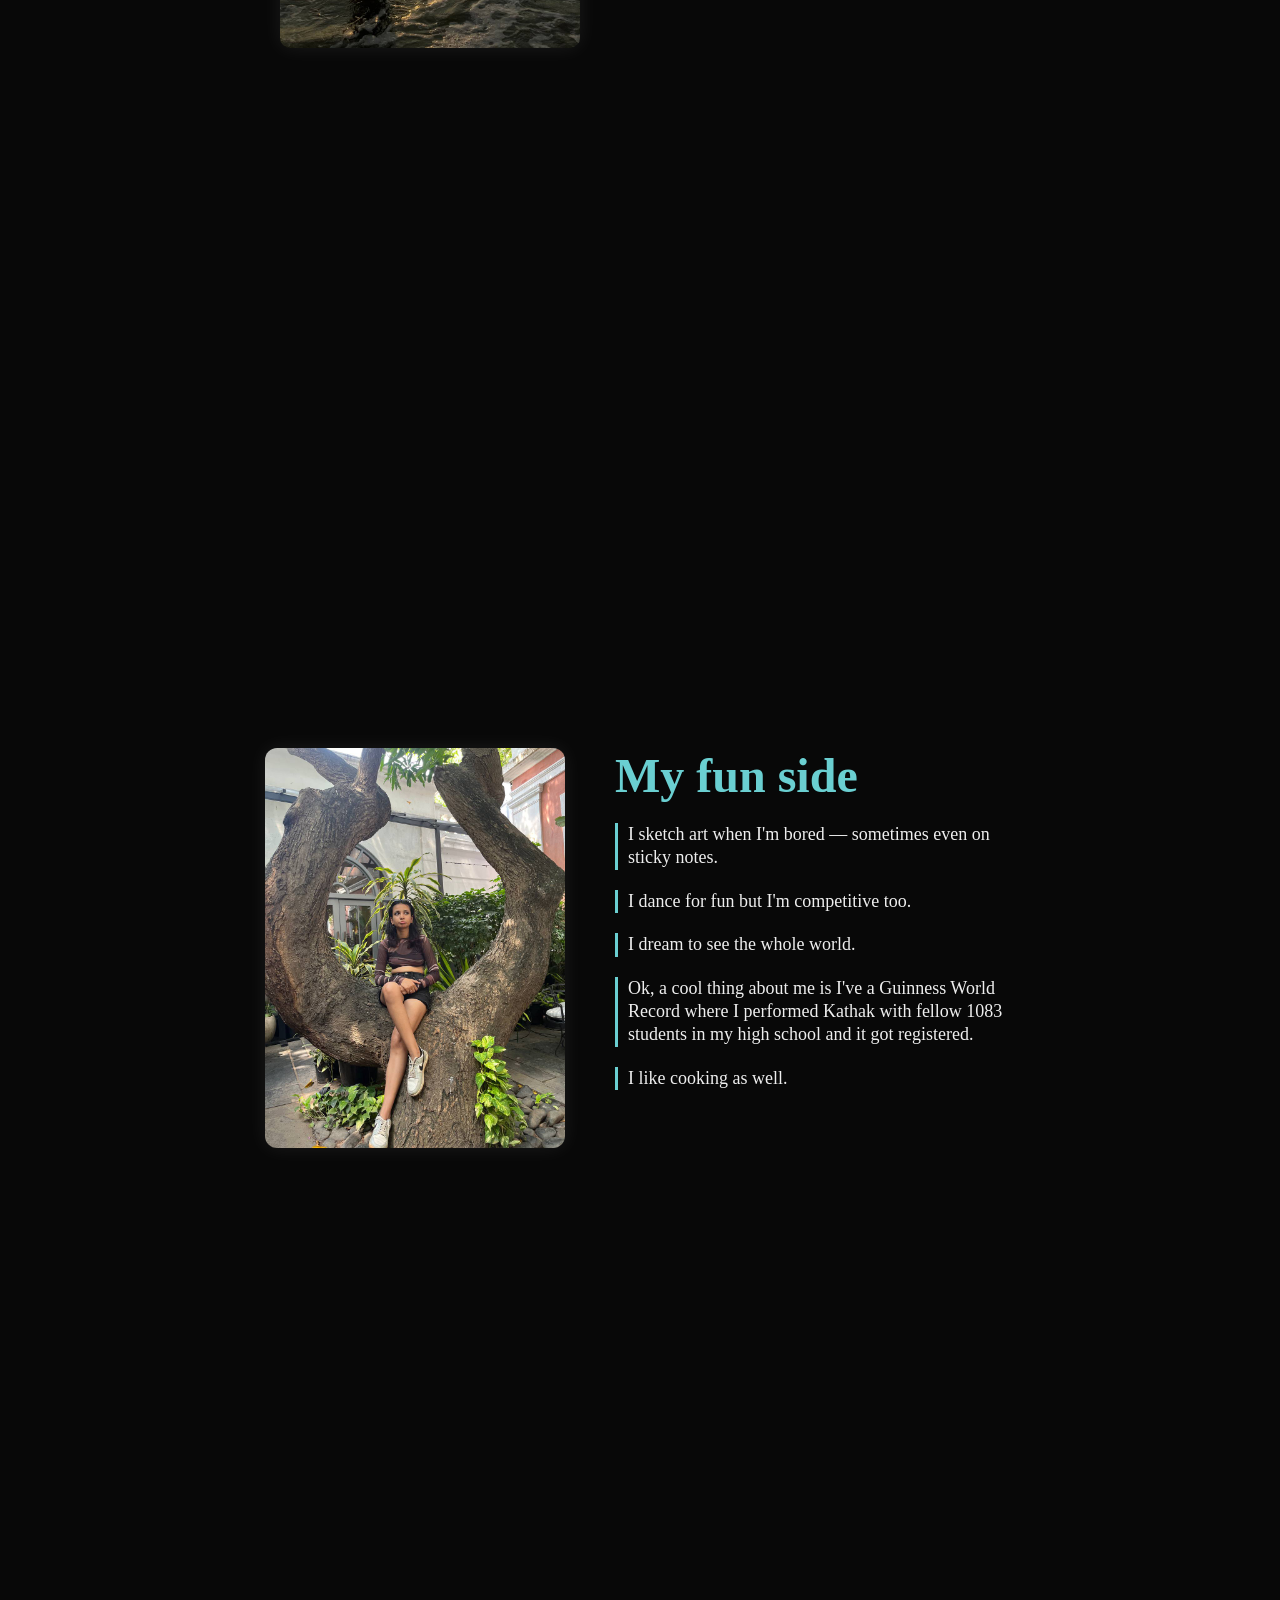
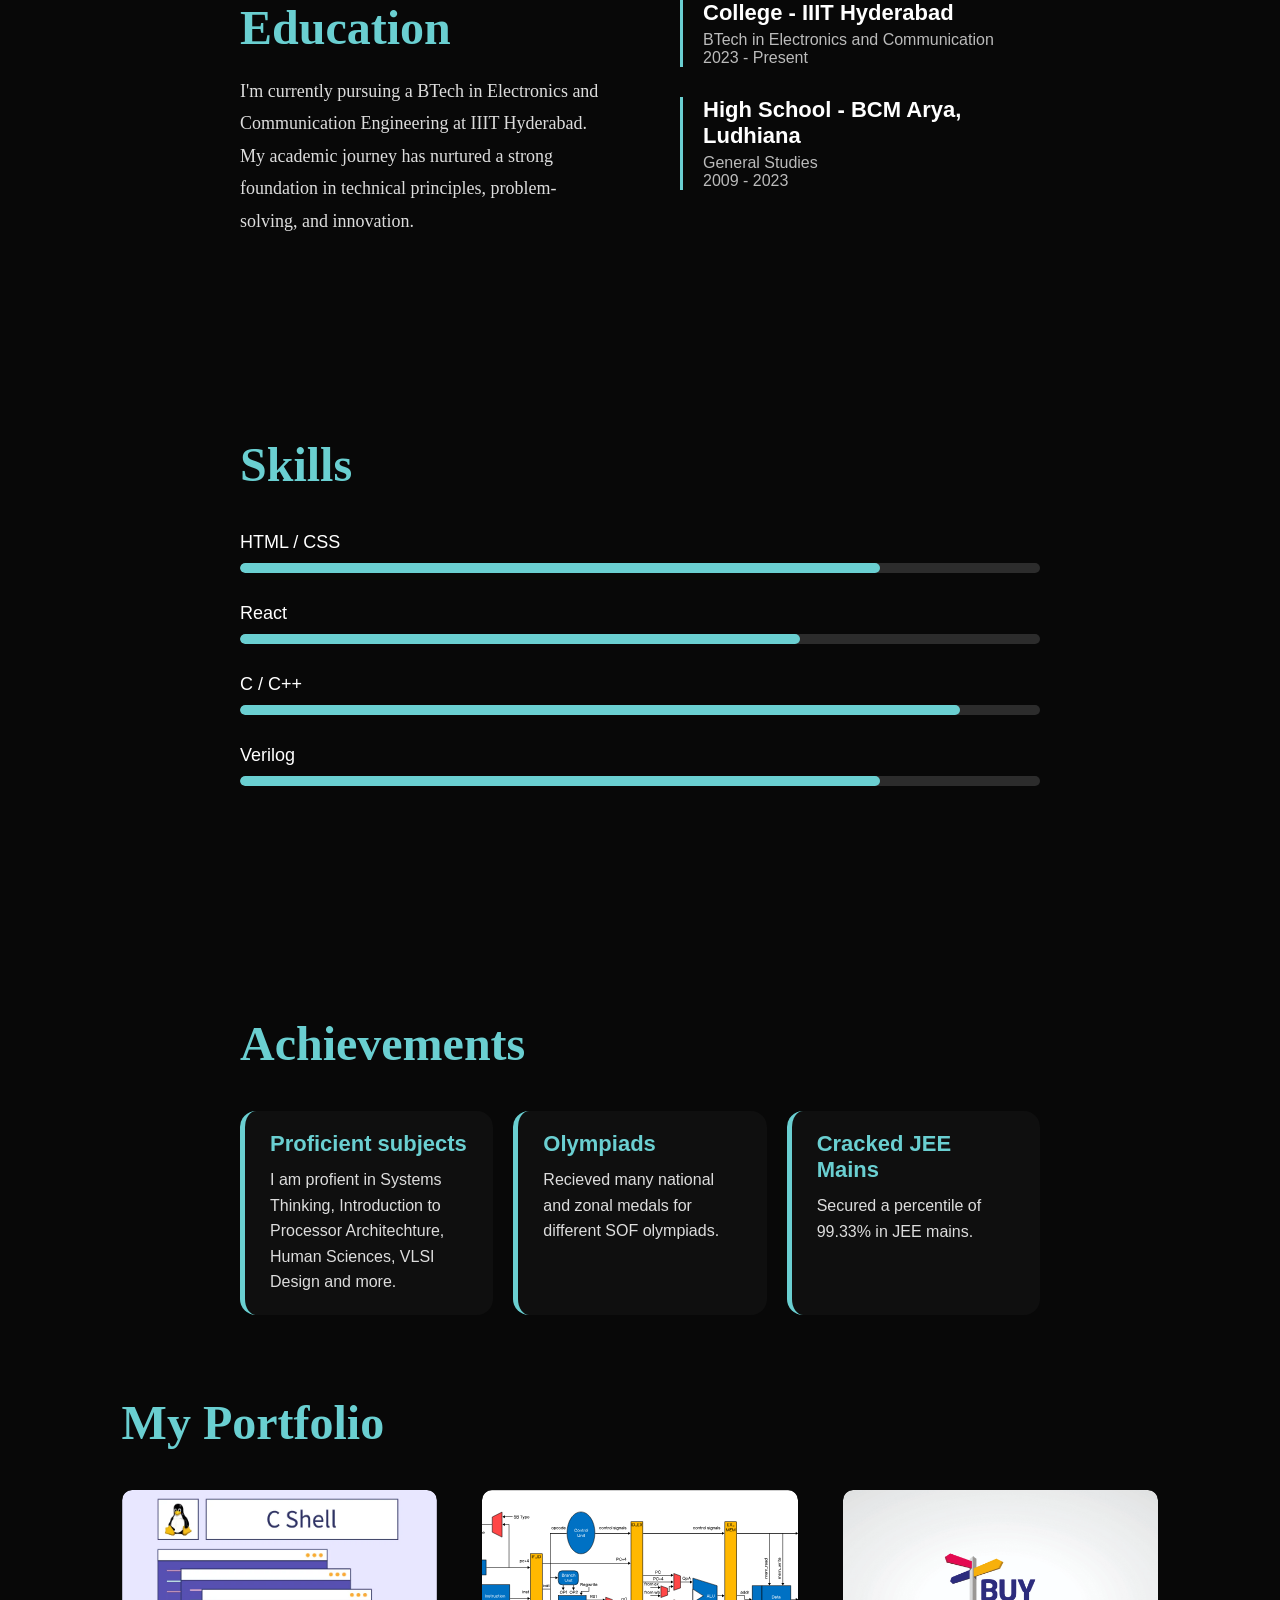
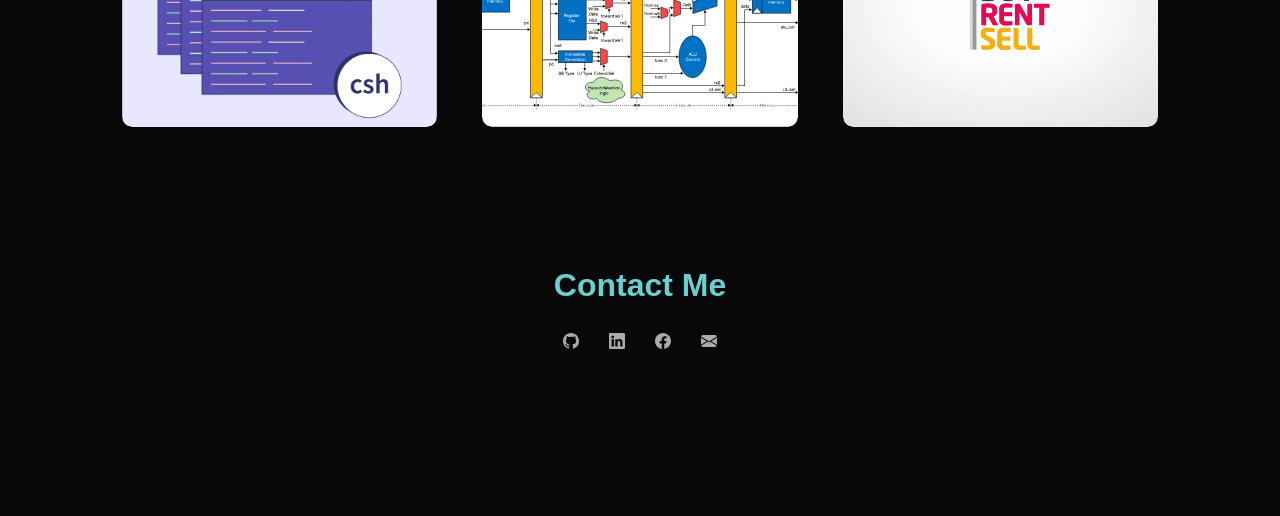
==== commit 0d4cccec: "hi" ====
--- a/index.html
+++ b/index.html
@@ -95,9 +95,9 @@
                         </div>
                     </div>
                 <div class="skill">
-                    <div class="skill-name">Python </div>
-                        <div class="skill-bar">
-                            <div class="skill-fill python" data-percent="70%"></div>
+                    <div class="skill-name">React</div>
+                        <div class="skill-bar">
+                            <div class="skill-fill react" data-percent="70%"></div>
                         </div>
                     </div>
                 <div class="skill">
--- a/style.css
+++ b/style.css
@@ -316,7 +316,7 @@
 
 /* Specific skill widths */
 .htmlcss { width: 80%; }
-.python { width: 70%; }
+.react { width: 70%; }
 .cpp { width: 90%; }
 .verilog { width: 80%; }
 
@@ -333,7 +333,7 @@
 
 .achievement-list {
   display: flex;
-  flex-wrap: nowrap;                  /* Force single row */
+  flex-wrap: wrap;                  /* Force single row */
   justify-content: space-between;
   gap: 20px;
   margin-top: 40px;
@@ -539,9 +539,13 @@
         flex: 1 1 100%;
         max-width: 100%;
     }
+    .achievement-item {
+      flex: 1 1 100%;
+      max-width: 100%;
+  }
   }
   
-  @media (max-width: 576px) {
+@media (max-width: 576px) {
   /* Navigation styles */
   nav {
     width: 100%;
@@ -582,32 +586,32 @@
     border: 2px solid white;
   }
 
-    .contact-icons {
-      flex-direction:row;
-      gap: 20px;
-    }
+  .contact-icons {
+    flex-direction:row;
+    gap: 20px;
+  }
+  
+  .skill-fill::after {
+    top: -35px;
+    font-size: 12px;
+  }
+  
+  .welcome h1 {
+    font-size: 28px;
+  }
+  
+  .sub-title {
+    font-size: 28px;
+  }
+  .sub-title {
+  text-align: center;
+  }
     
-    .skill-fill::after {
-      top: -35px;
-      font-size: 12px;
-    }
-    
-    .welcome h1 {
-      font-size: 28px;
-    }
-    
-    .sub-title {
-      font-size: 28px;
-    }
-    .sub-title {
+  .about-col-2 p {
+    font-size: 16px;
     text-align: center;
   }
-    
-    .about-col-2 p {
-      font-size: 16px;
-      text-align: center;
-    }
-  }
+}
 
   @media (max-width: 992px) {
   .fun-facts-row {
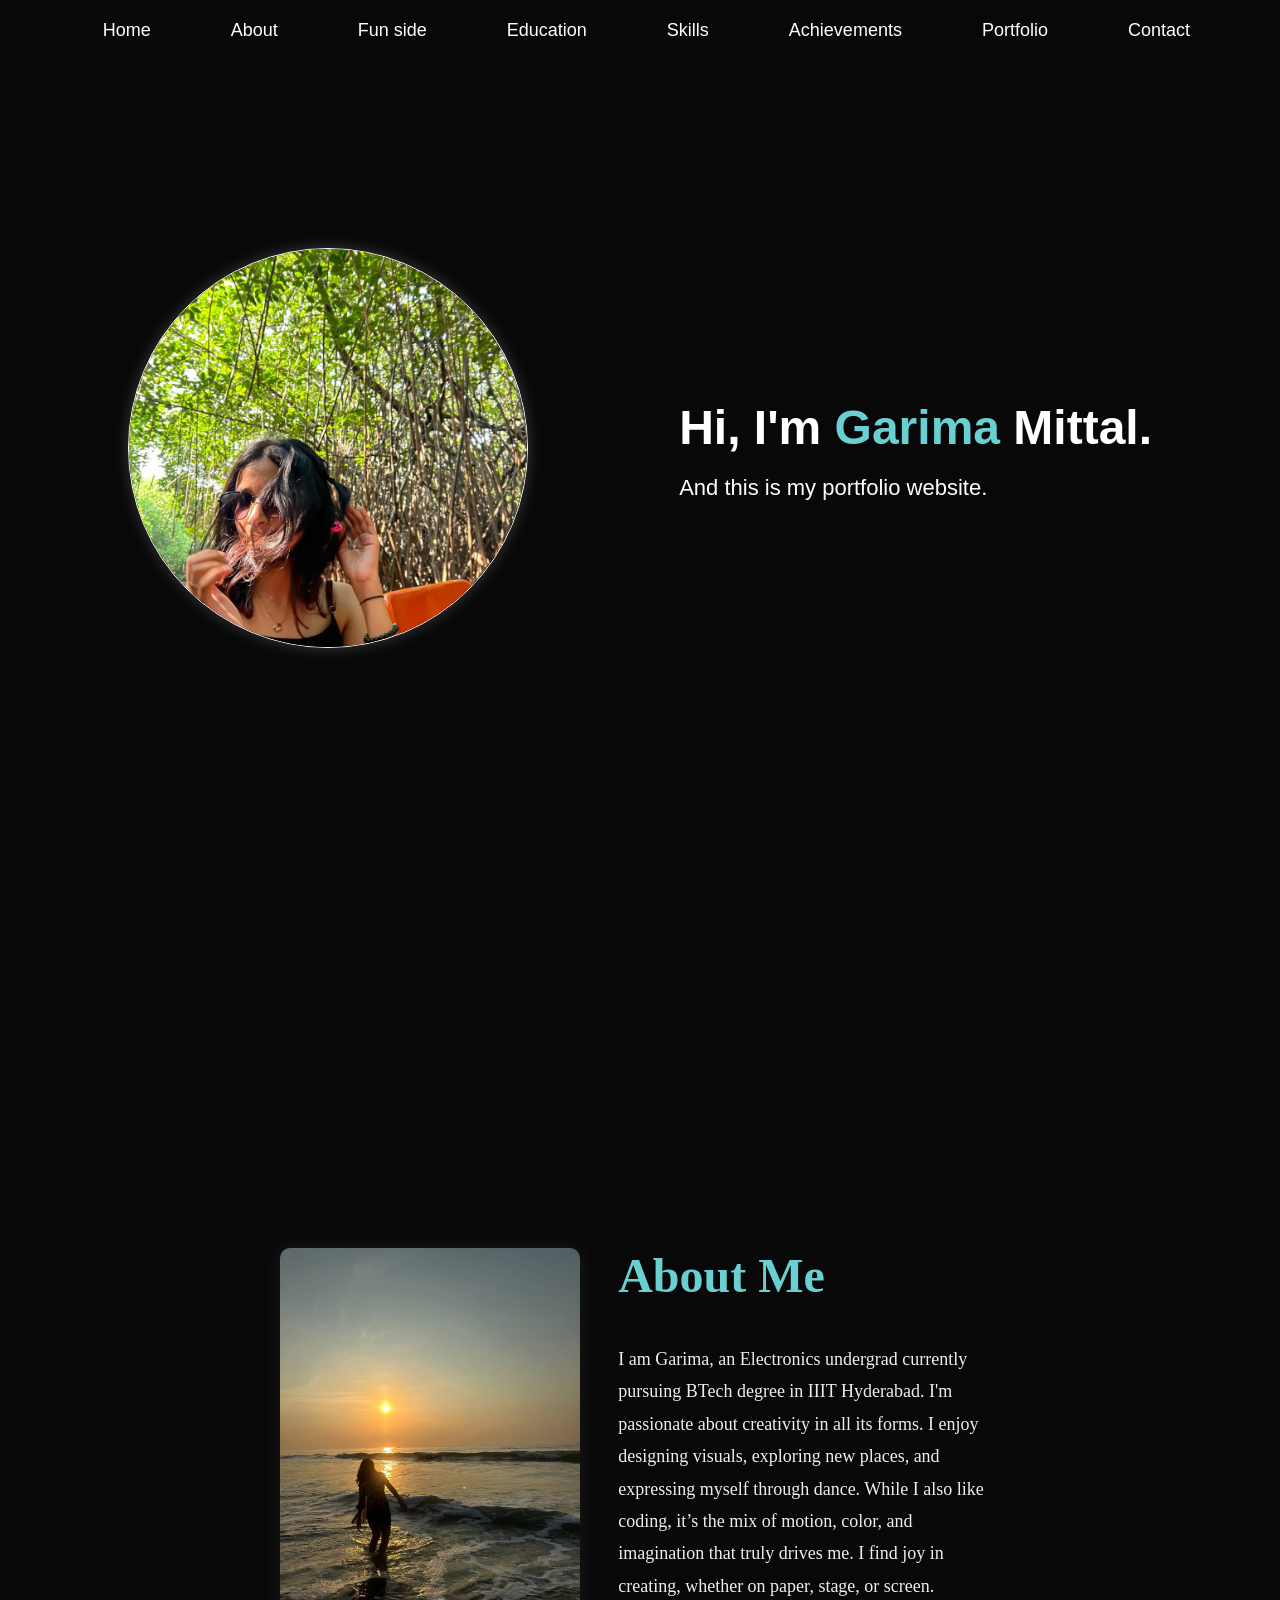
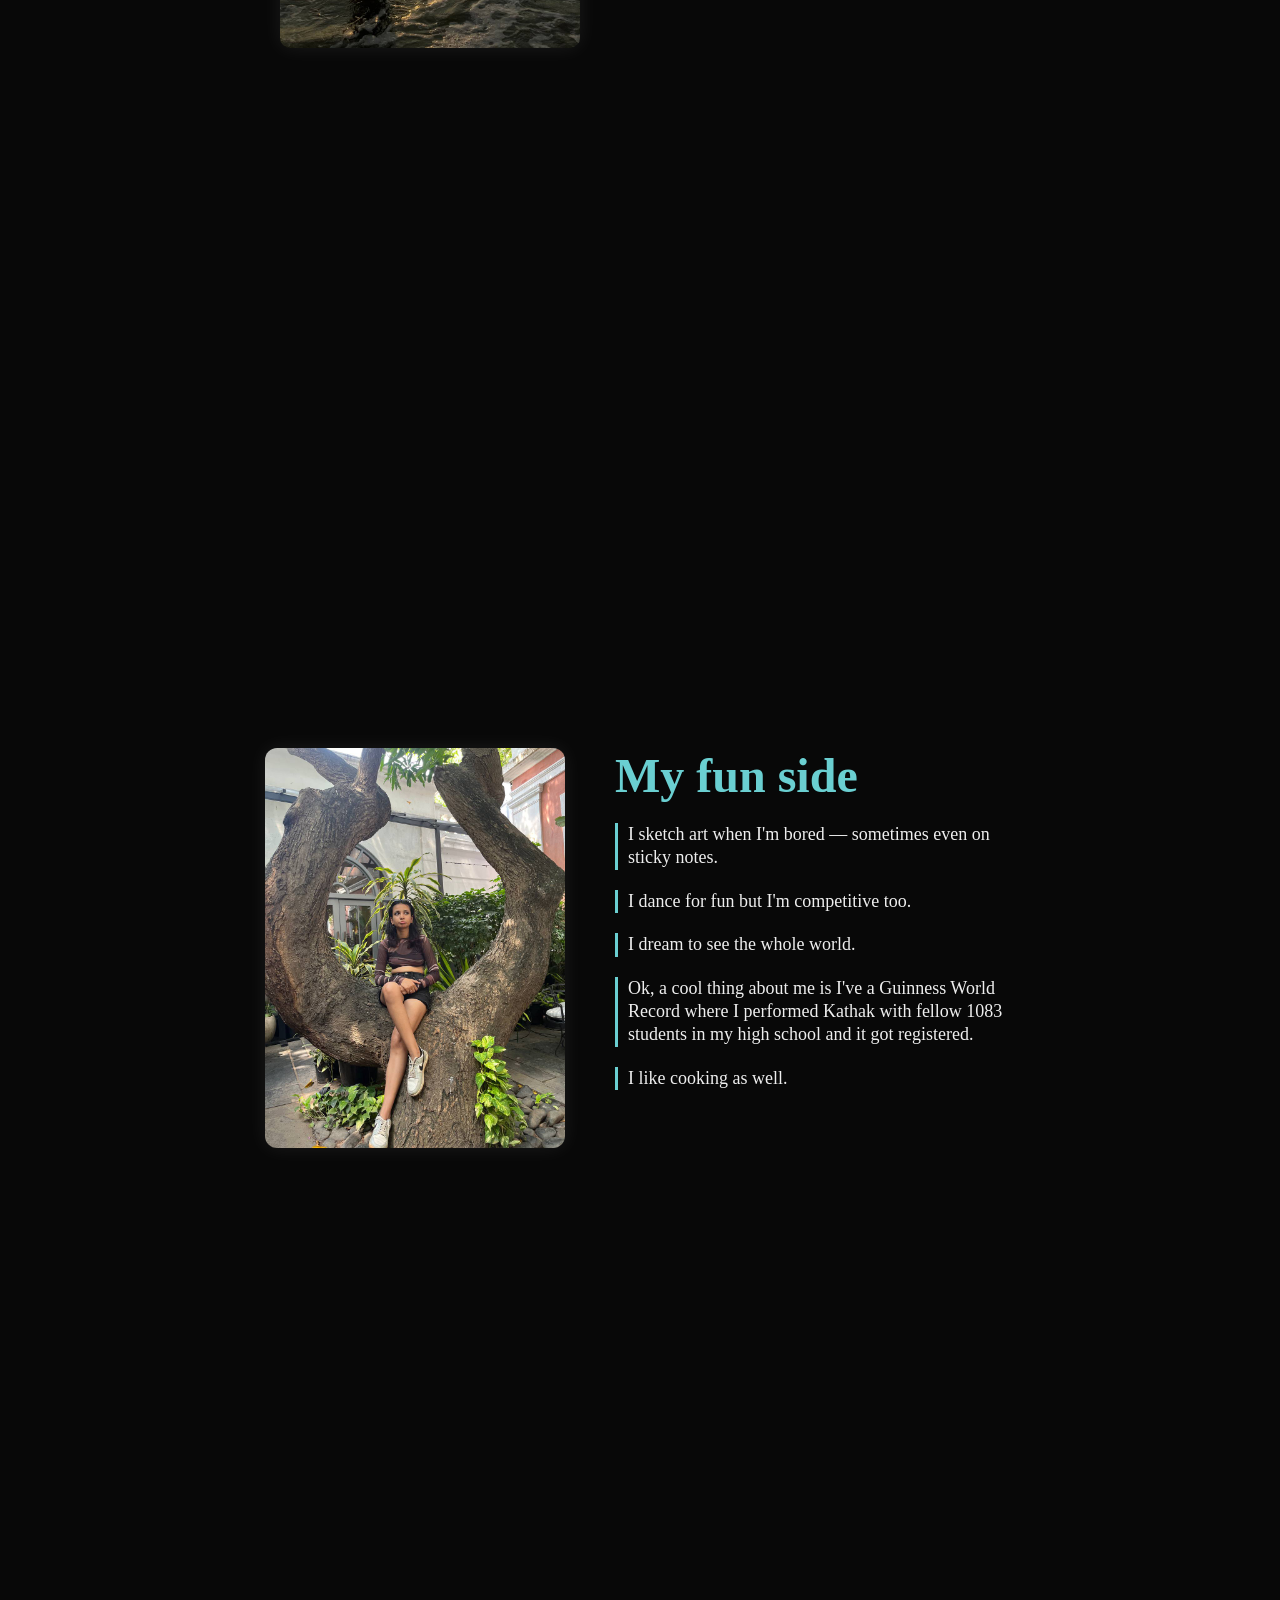
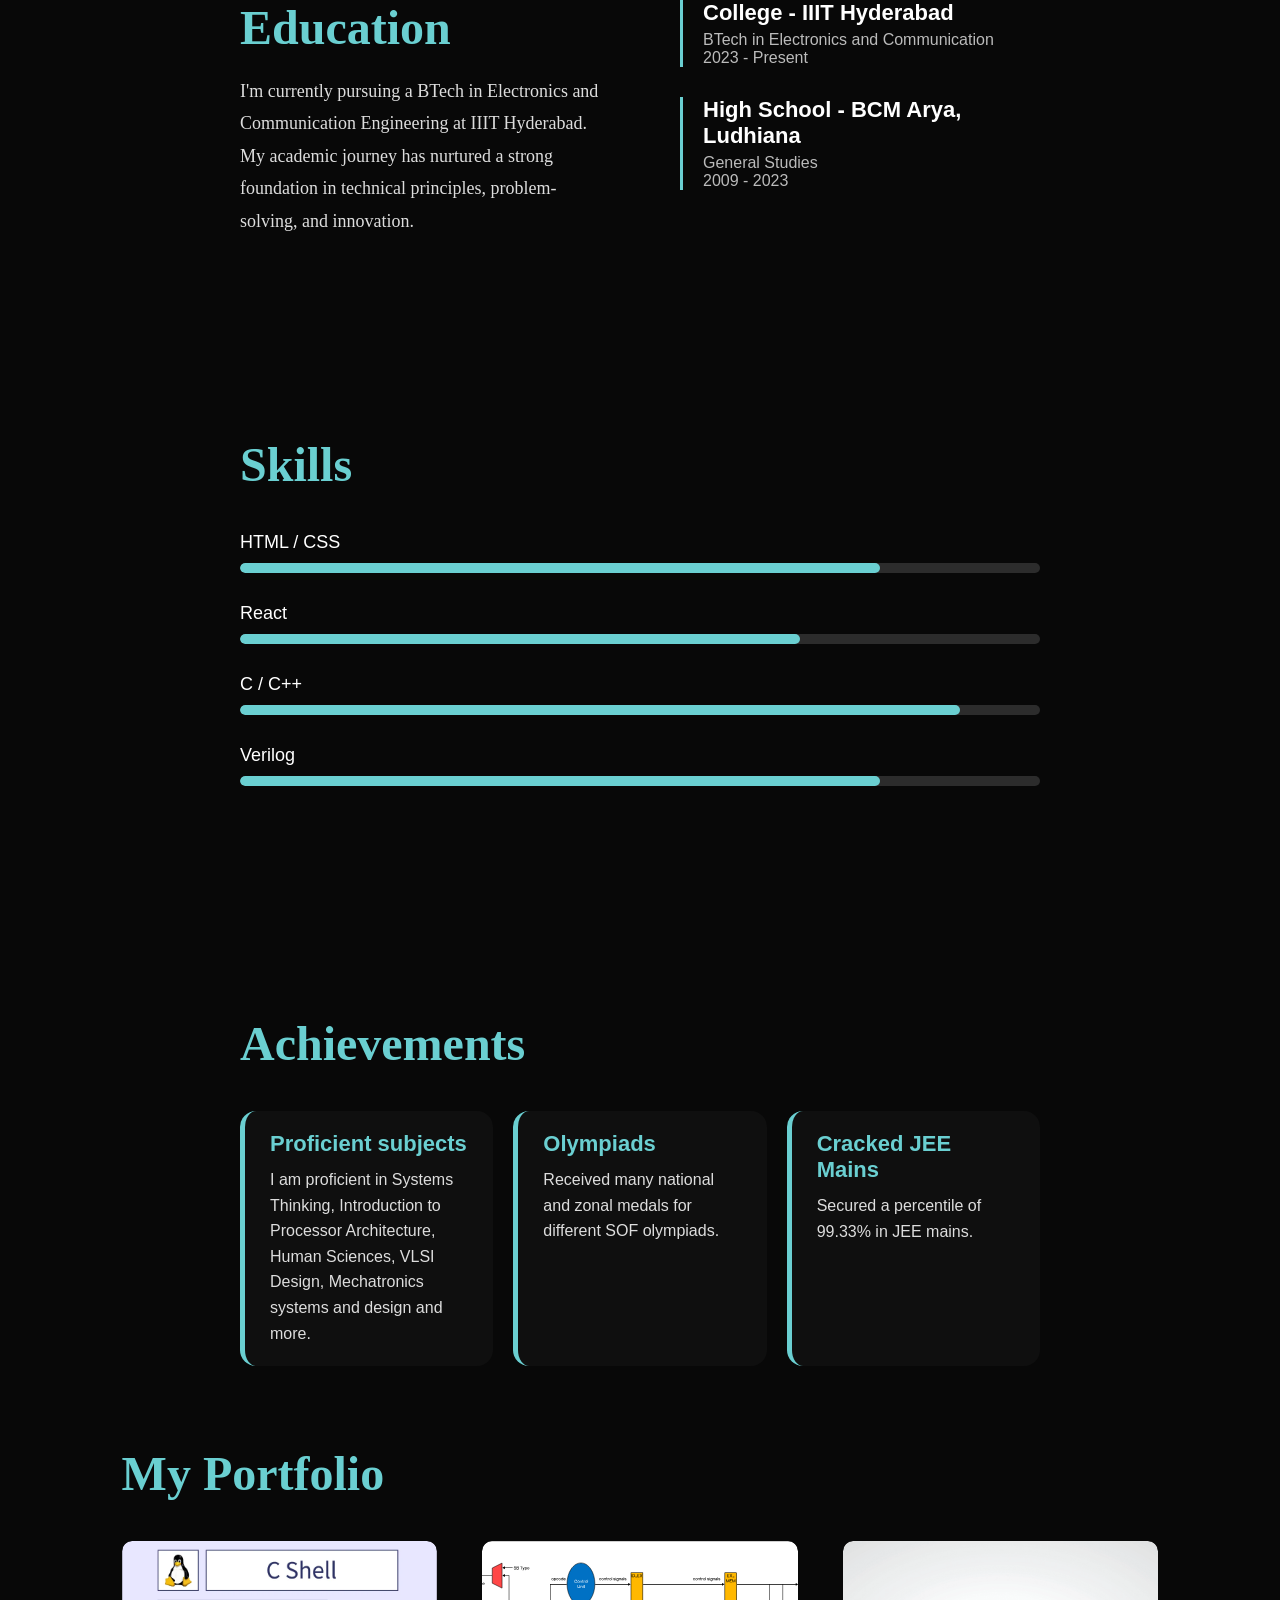
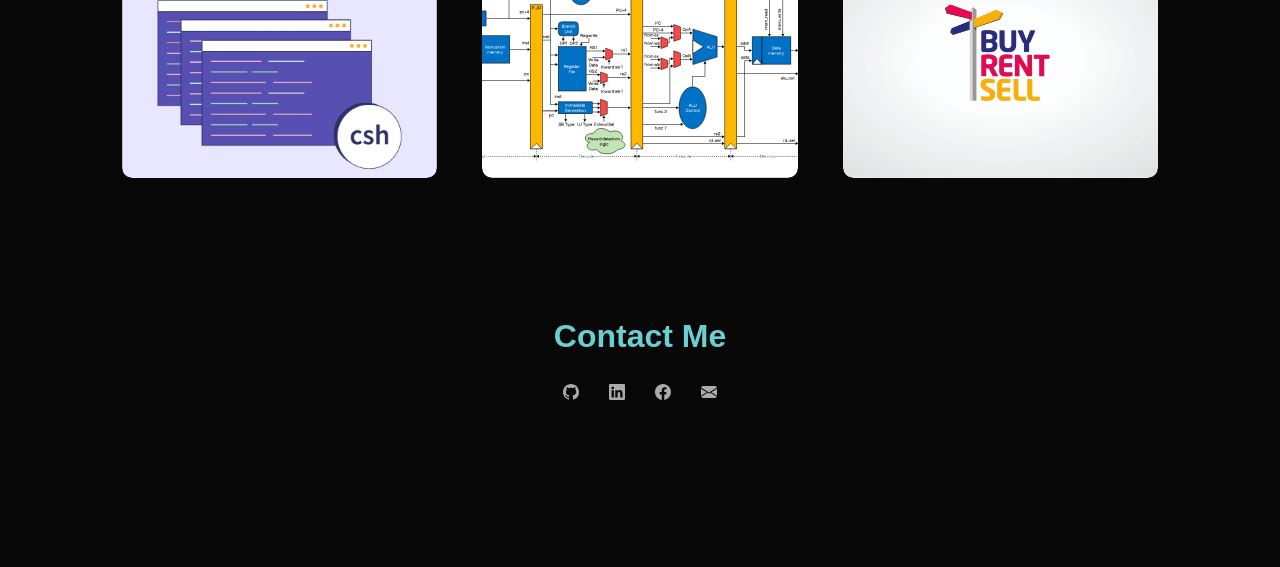
==== commit 1f8699b0: "Update index.html" ====
--- a/index.html
+++ b/index.html
@@ -120,11 +120,11 @@
             <div class="achievement-list">
                 <div class="achievement-item">
                     <h3>Proficient subjects</h3>
-                    <p>I am profient in Systems Thinking, Introduction to Processor Architechture, Human Sciences, VLSI Design and more.</p>
+                    <p>I am proficient in Systems Thinking, Introduction to Processor Architecture, Human Sciences, VLSI Design, Mechatronics systems and design and more.</p>
                 </div>
                 <div class="achievement-item">
                     <h3>Olympiads</h3>
-                    <p>Recieved many national and zonal medals for different SOF olympiads.</p>
+                    <p>Received many national and zonal medals for different SOF olympiads.</p>
                 </div>
                 <div class="achievement-item">
                     <h3>Cracked JEE Mains</h3>
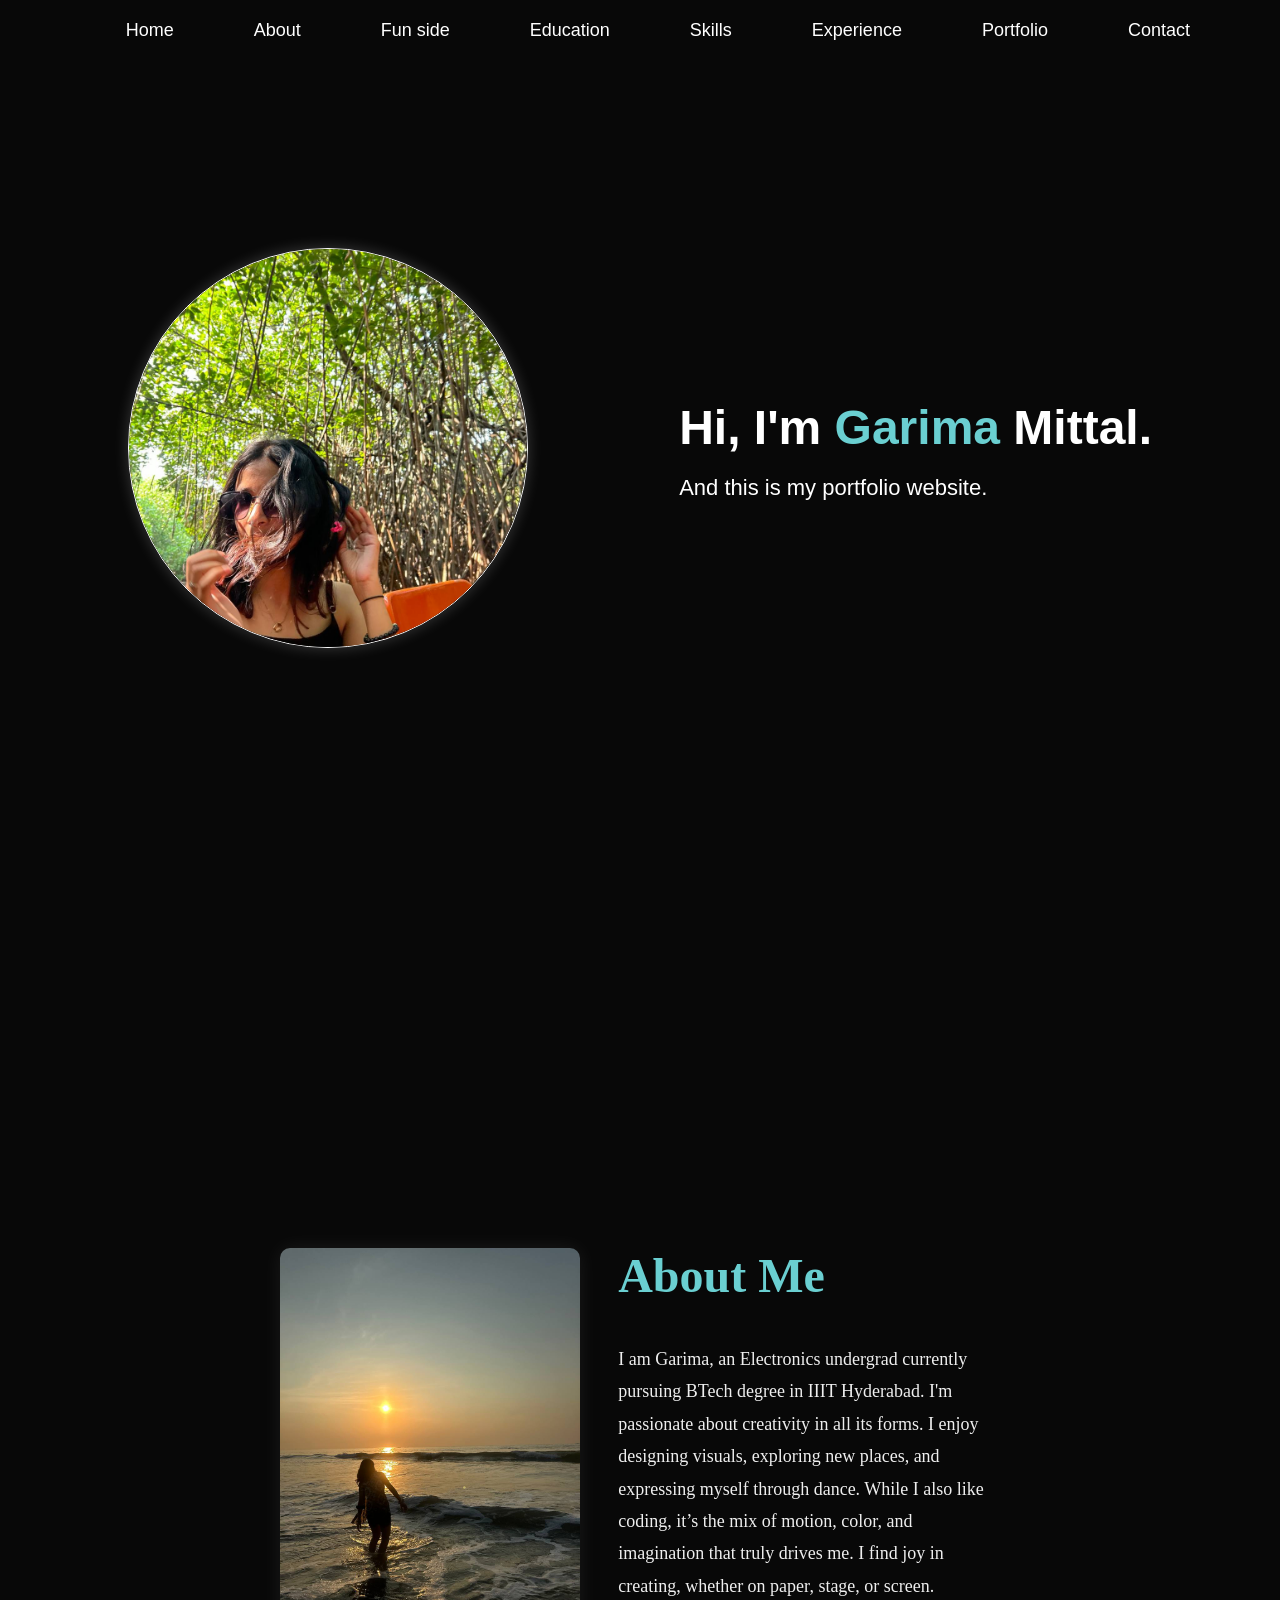
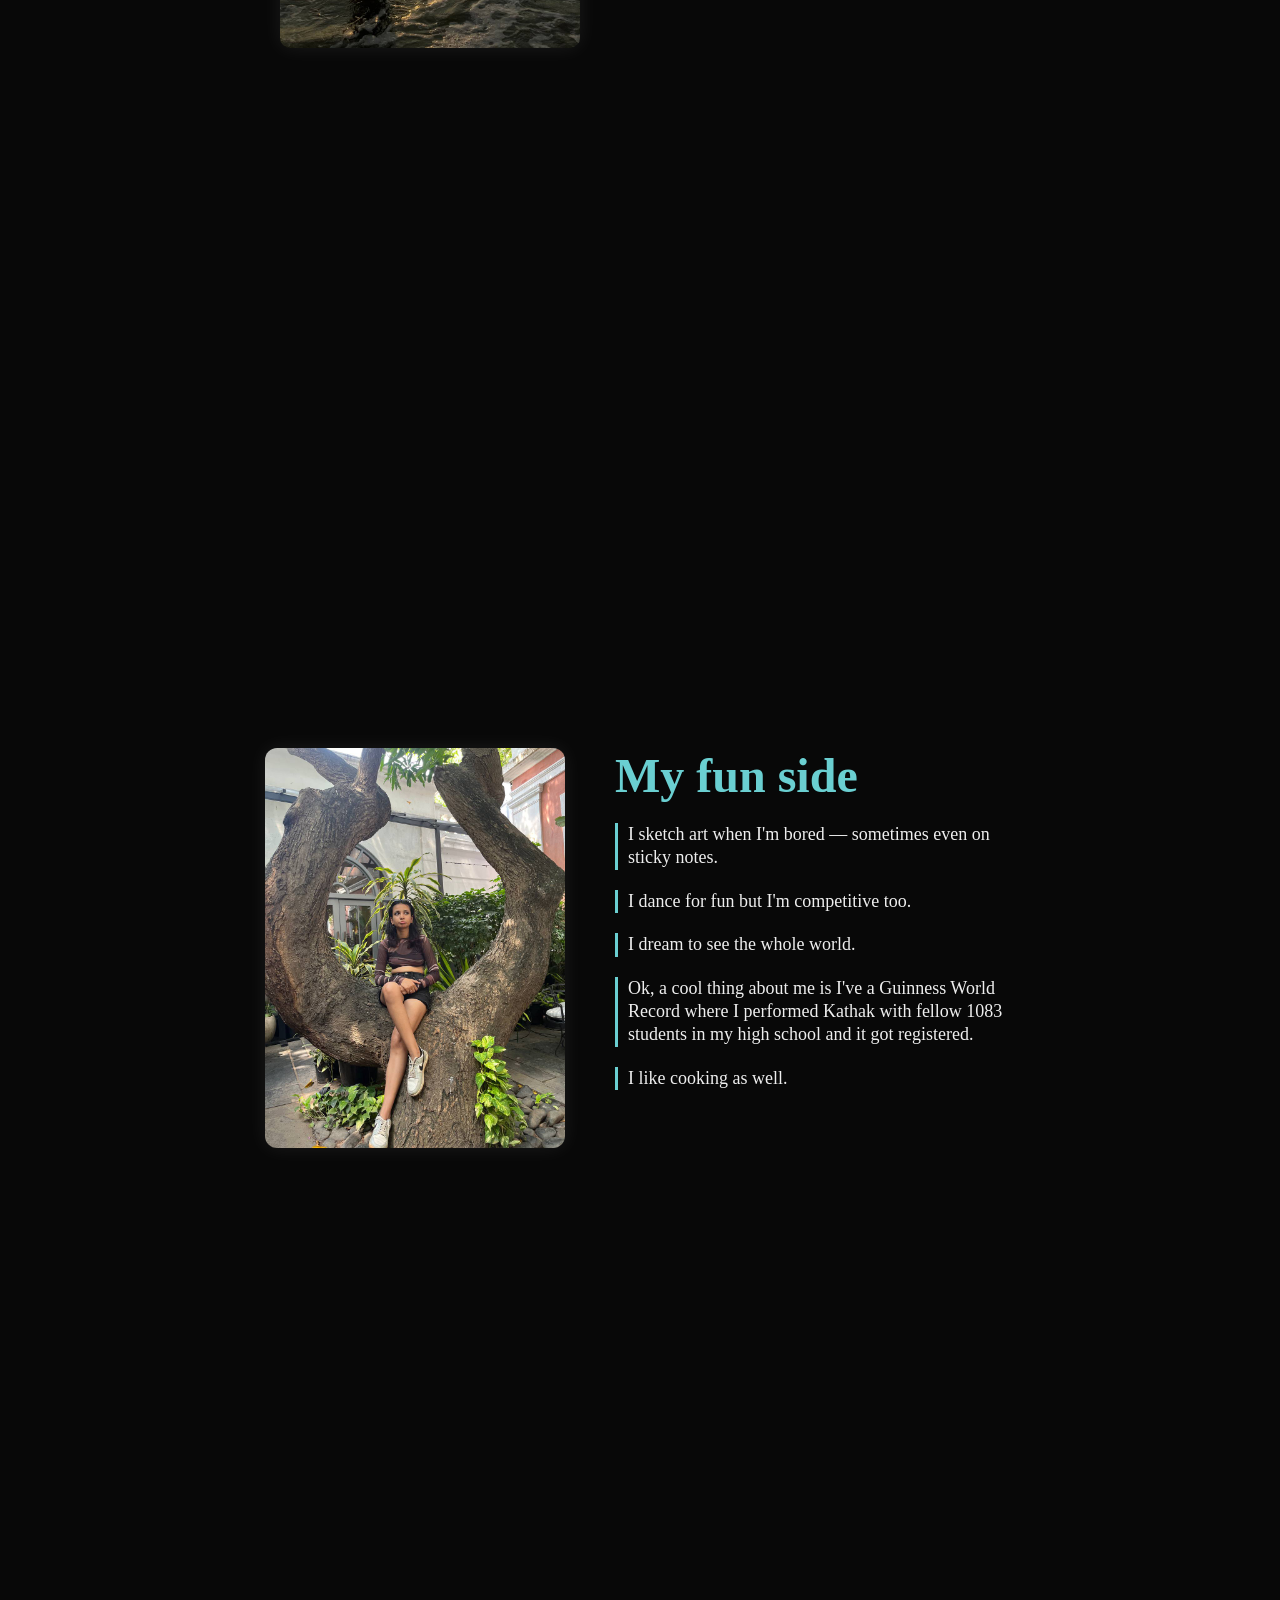
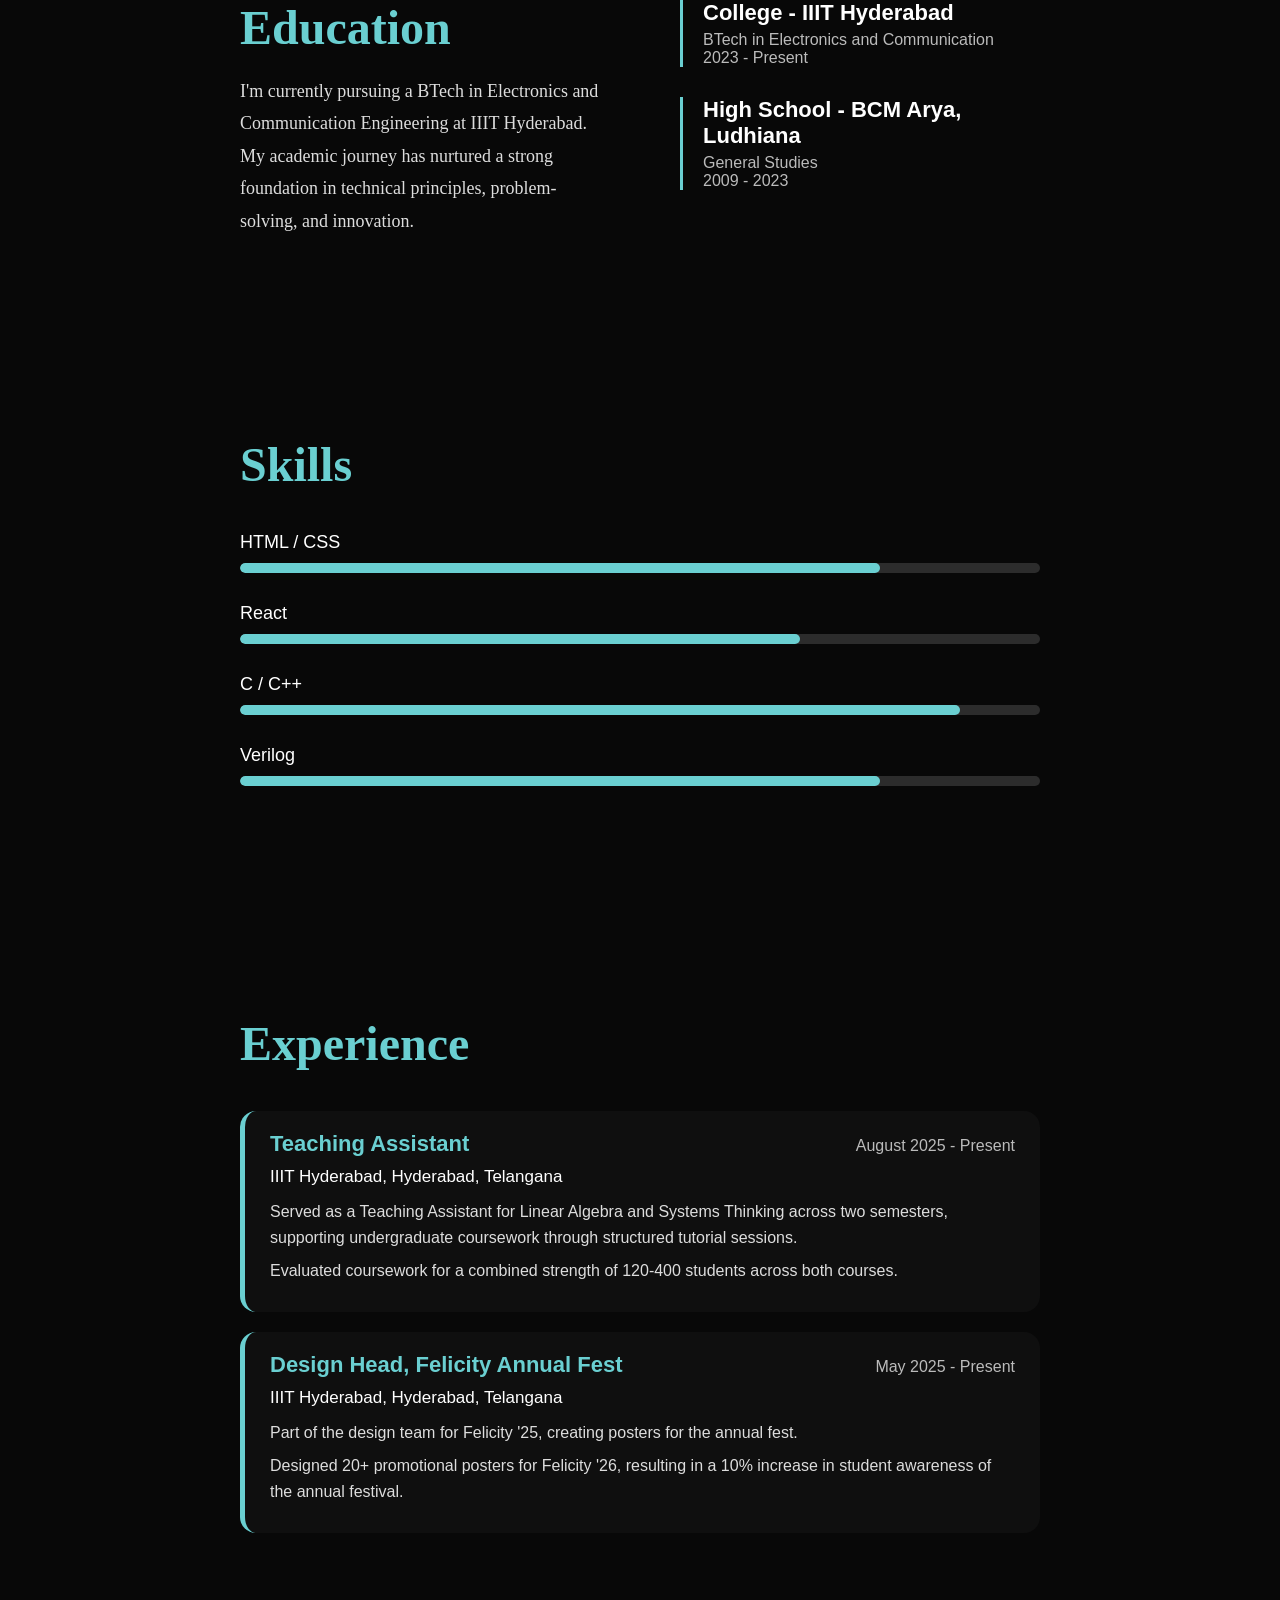
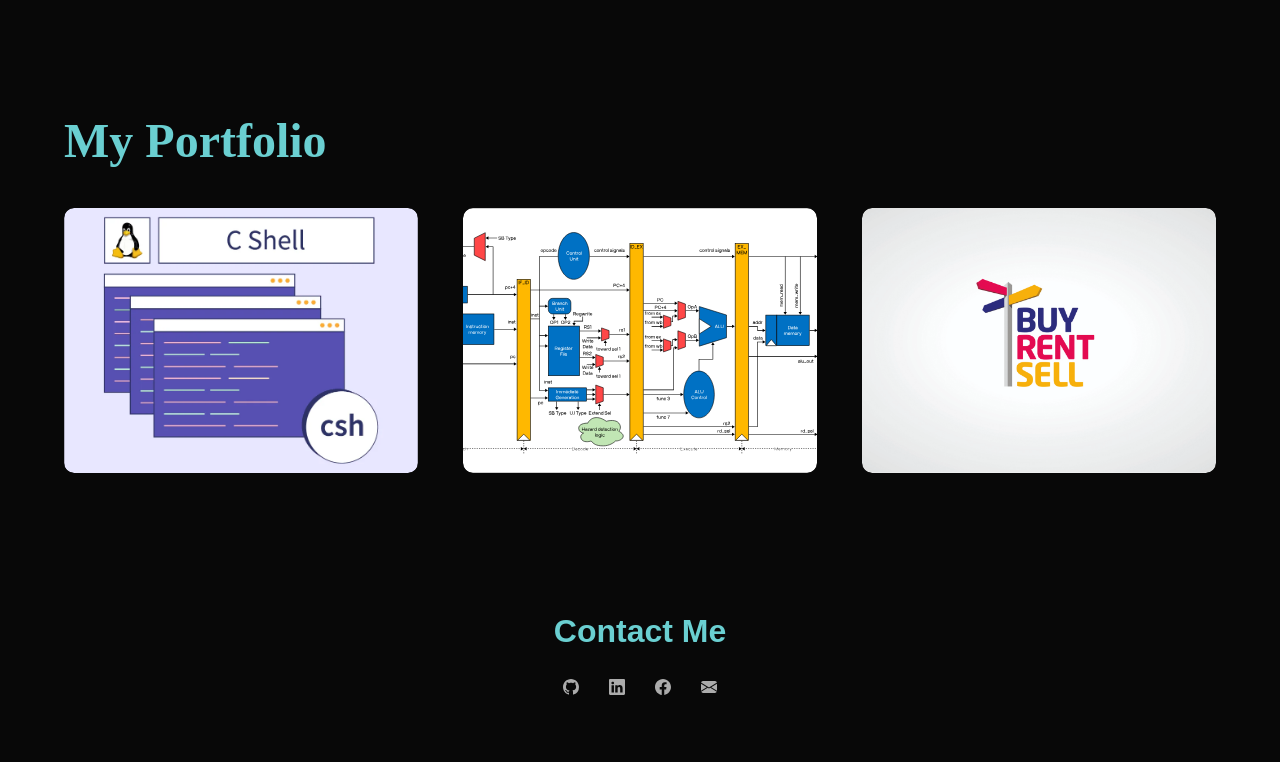
==== commit 68281fb0: "new" ====
--- a/index.html
+++ b/index.html
@@ -18,7 +18,7 @@
                     <li> <a href = "#fun">Fun side</a></li>
                     <li> <a href = "#education">Education</a></li>
                     <li> <a href = "#skills">Skills</a></li>
-                    <li> <a href = "#achievements">Achievements</a></li>
+                    <li> <a href = "#experience">Experience</a></li>
                     <li> <a href = "#portfolio">Portfolio</a></li>
                     <li> <a href = "#contact">Contact</a></li>
                 </ul>
@@ -114,21 +114,28 @@
                     </div>
             </div>
         </div>
-        <div class="achievements" id="achievements">
-            <div class="achievements-container">
-                <h2 class="sub-title">Achievements</h2>
-            <div class="achievement-list">
-                <div class="achievement-item">
-                    <h3>Proficient subjects</h3>
-                    <p>I am proficient in Systems Thinking, Introduction to Processor Architecture, Human Sciences, VLSI Design, Mechatronics systems and design and more.</p>
-                </div>
-                <div class="achievement-item">
-                    <h3>Olympiads</h3>
-                    <p>Received many national and zonal medals for different SOF olympiads.</p>
-                </div>
-                <div class="achievement-item">
-                    <h3>Cracked JEE Mains</h3>
-                    <p>Secured a percentile of 99.33% in JEE mains.</p>
+        <div class="experience" id="experience">
+            <div class="experience-container">
+                <h2 class="sub-title">Experience</h2>
+                <div class="experience-list">
+                    <div class="experience-item">
+                        <div class="experience-heading">
+                            <h3>Teaching Assistant</h3>
+                            <span>August 2025 - Present</span>
+                        </div>
+                        <h4>IIIT Hyderabad, Hyderabad, Telangana</h4>
+                        <p>Served as a Teaching Assistant for Linear Algebra and Systems Thinking across two semesters, supporting undergraduate coursework through structured tutorial sessions.</p>
+                        <p>Evaluated coursework for a combined strength of 120-400 students across both courses.</p>
+                    </div>
+                    <div class="experience-item">
+                        <div class="experience-heading">
+                            <h3>Design Head, Felicity Annual Fest</h3>
+                            <span>May 2025 - Present</span>
+                        </div>
+                        <h4>IIIT Hyderabad, Hyderabad, Telangana</h4>
+                        <p>Part of the design team for Felicity '25, creating posters for the annual fest.</p>
+                        <p>Designed 20+ promotional posters for Felicity '26, resulting in a 10% increase in student awareness of the annual festival.</p>
+                    </div>
                 </div>
             </div>
         </div>
--- a/style.css
+++ b/style.css
@@ -320,28 +320,25 @@
 .cpp { width: 90%; }
 .verilog { width: 80%; }
 
-.achievements {
+.experience {
   color: white;
   padding: 100px 5%;
   font-family: 'Poppins', sans-serif;
 }
 
-.achievements-container {
+.experience-container {
   max-width: 800px;
   margin: auto;
 }
 
-.achievement-list {
+.experience-list {
   display: flex;
-  flex-wrap: wrap;                  /* Force single row */
-  justify-content: space-between;
+  flex-direction: column;
   gap: 20px;
   margin-top: 40px;
-  overflow-x: auto;                   /* Scroll if overflow */
-}
-
-.achievement-item {
-  flex: 1 1 30%;                      /* Equal width for 3 items */
+}
+
+.experience-item {
   background: #0f0f0f;
   padding: 20px 25px;
   border-left: 5px solid #6acfd1;
@@ -350,21 +347,42 @@
   color: #ffffff;
 }
 
-.achievement-item:hover {
+.experience-item:hover {
   transform: translateY(-5px);
 }
 
 
-.achievement-item h3 {
+.experience-heading {
+  display: flex;
+  justify-content: space-between;
+  align-items: baseline;
+  gap: 20px;
+}
+
+.experience-item h3 {
   color: #6acfd1;
   font-size: 22px;
   margin-bottom: 10px;
 }
 
-.achievement-item p {
+.experience-item h4 {
+  color: #ffffff;
+  font-size: 17px;
+  font-weight: normal;
+  margin-bottom: 12px;
+}
+
+.experience-item span {
+  color: #bbbbbb;
+  font-size: 16px;
+  white-space: nowrap;
+}
+
+.experience-item p {
   color: #dddddd;
   font-size: 16px;
   line-height: 1.6;
+  margin-bottom: 8px;
 }
 
 /* Portfolio section layout */
@@ -488,7 +506,7 @@
     .container,
     .container-portfolio,
     .education-container,
-    .achievements-container,
+    .experience-container,
     .skills-container {
         padding: 0 20px;
     }
@@ -539,10 +557,6 @@
         flex: 1 1 100%;
         max-width: 100%;
     }
-    .achievement-item {
-      flex: 1 1 100%;
-      max-width: 100%;
-  }
   }
   
 @media (max-width: 576px) {
@@ -590,6 +604,16 @@
     flex-direction:row;
     gap: 20px;
   }
+
+  .experience-heading {
+    align-items: flex-start;
+    flex-direction: column;
+    gap: 4px;
+  }
+
+  .experience-item span {
+    white-space: normal;
+  }
   
   .skill-fill::after {
     top: -35px;
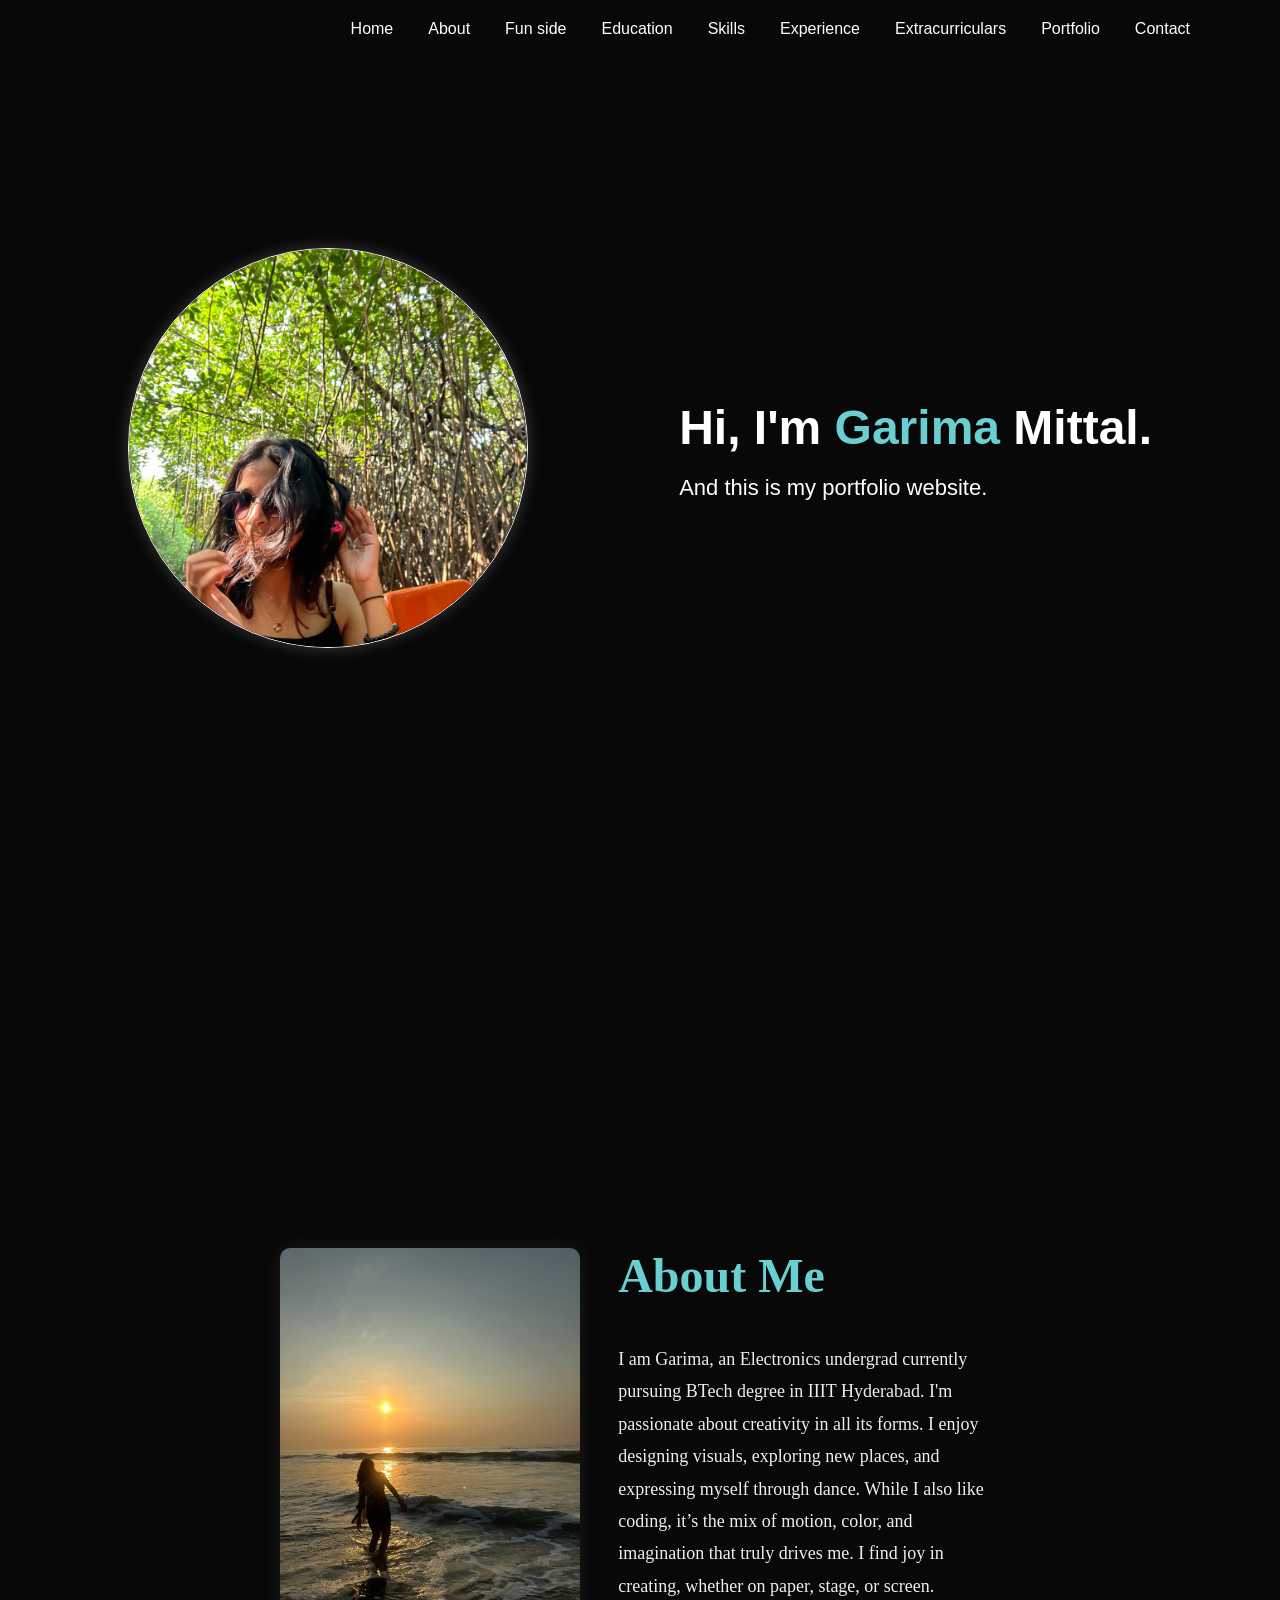
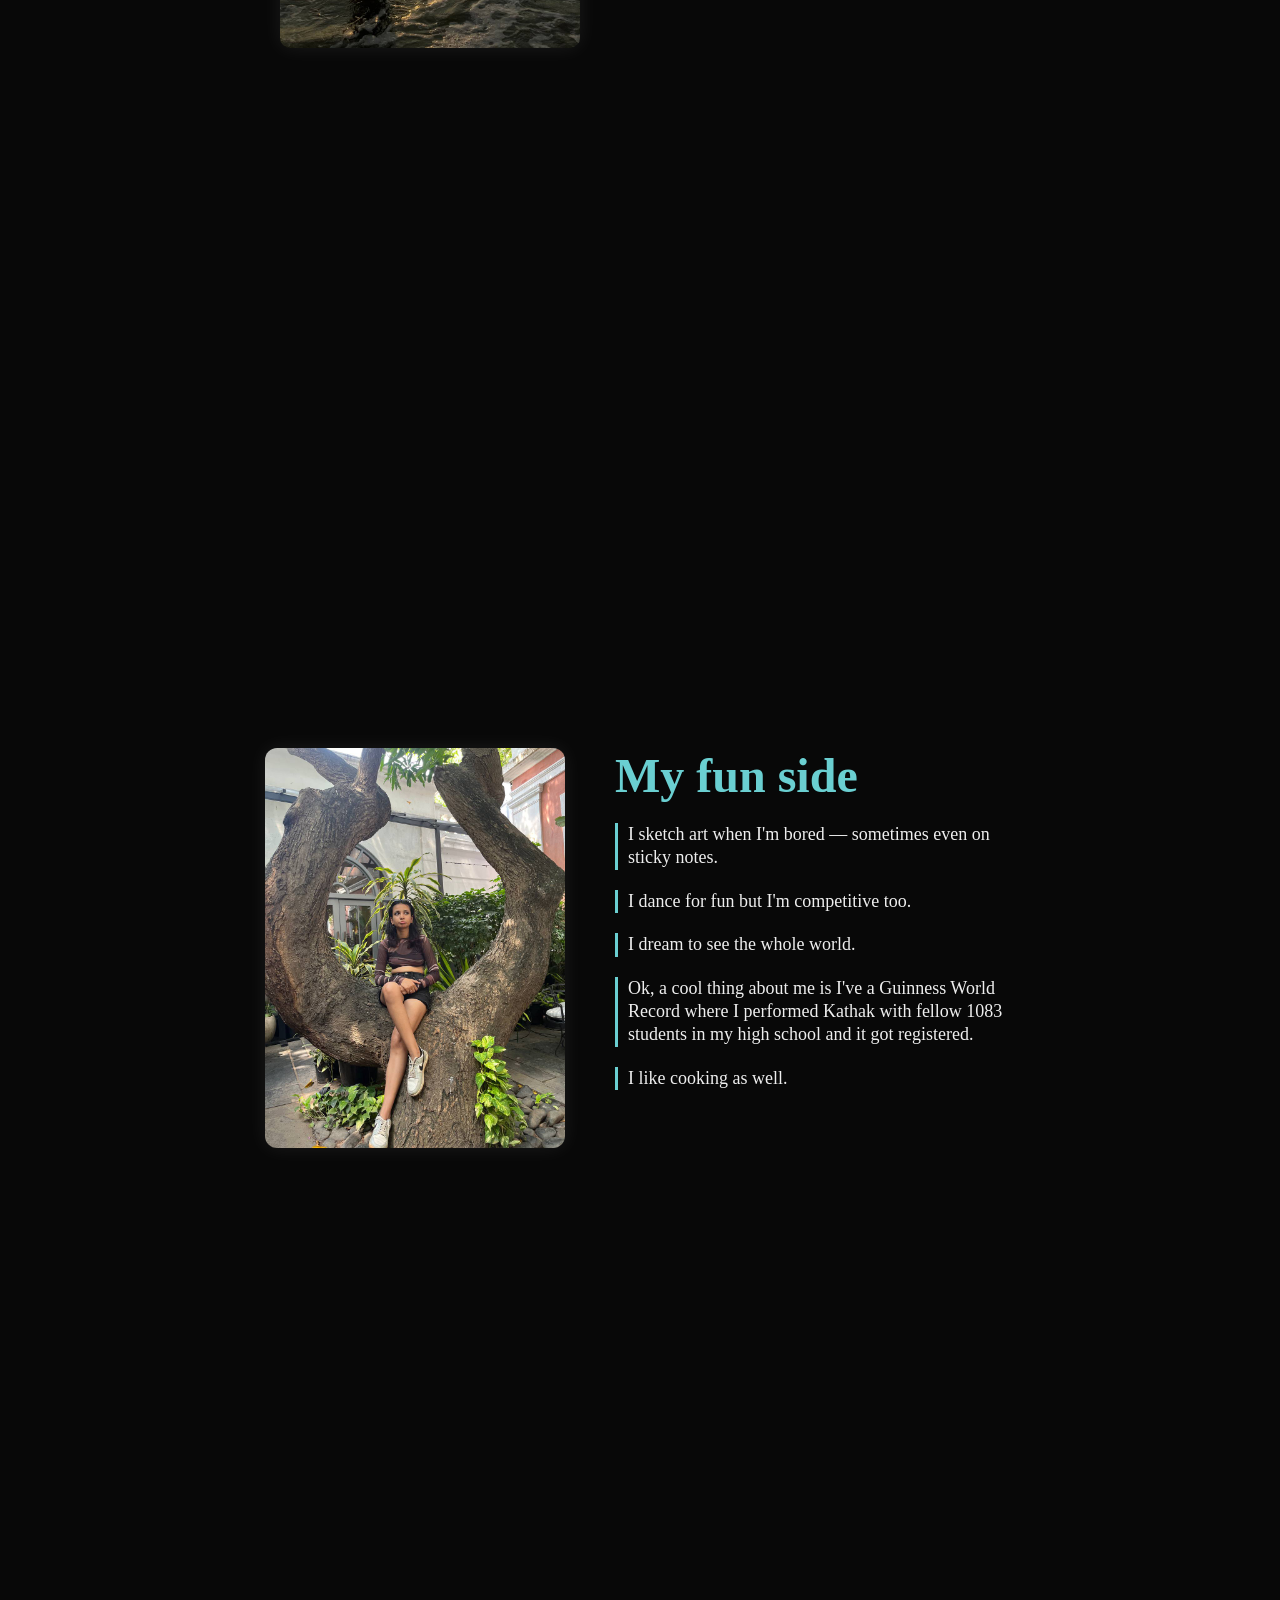
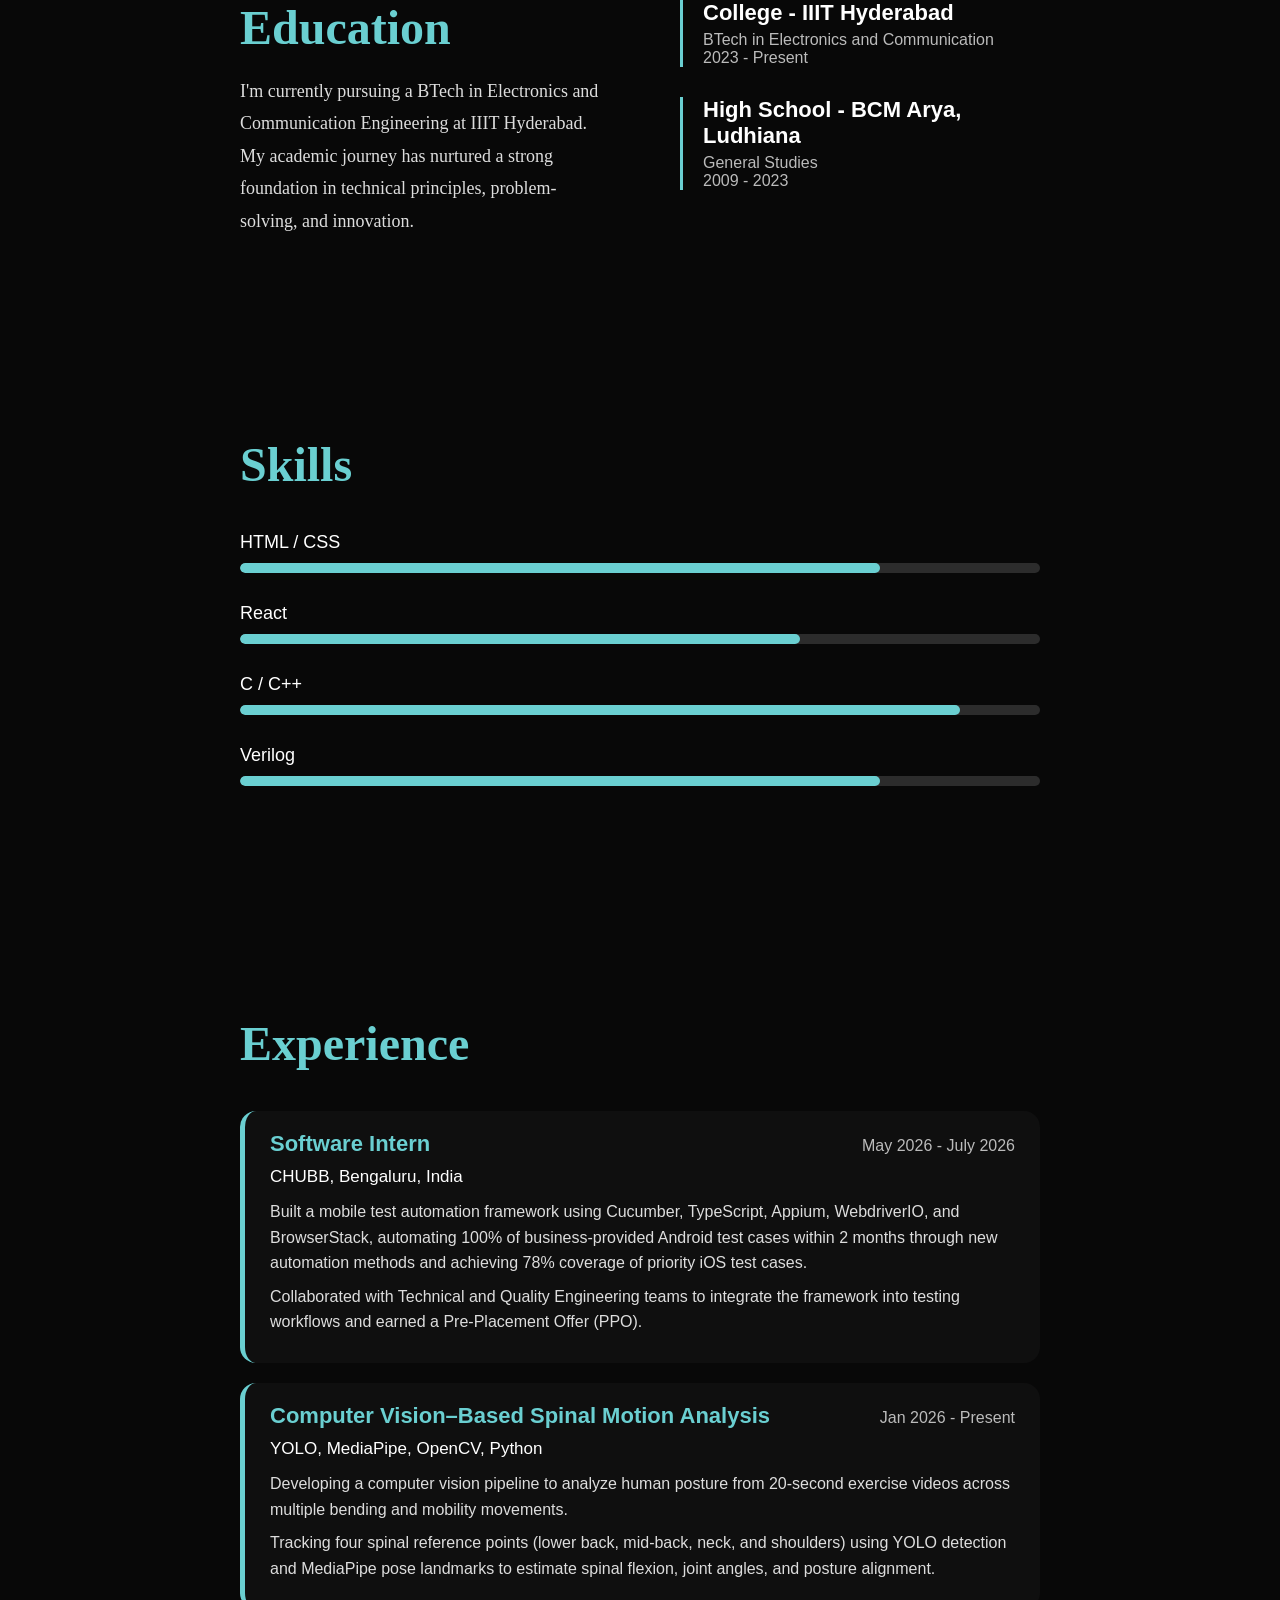
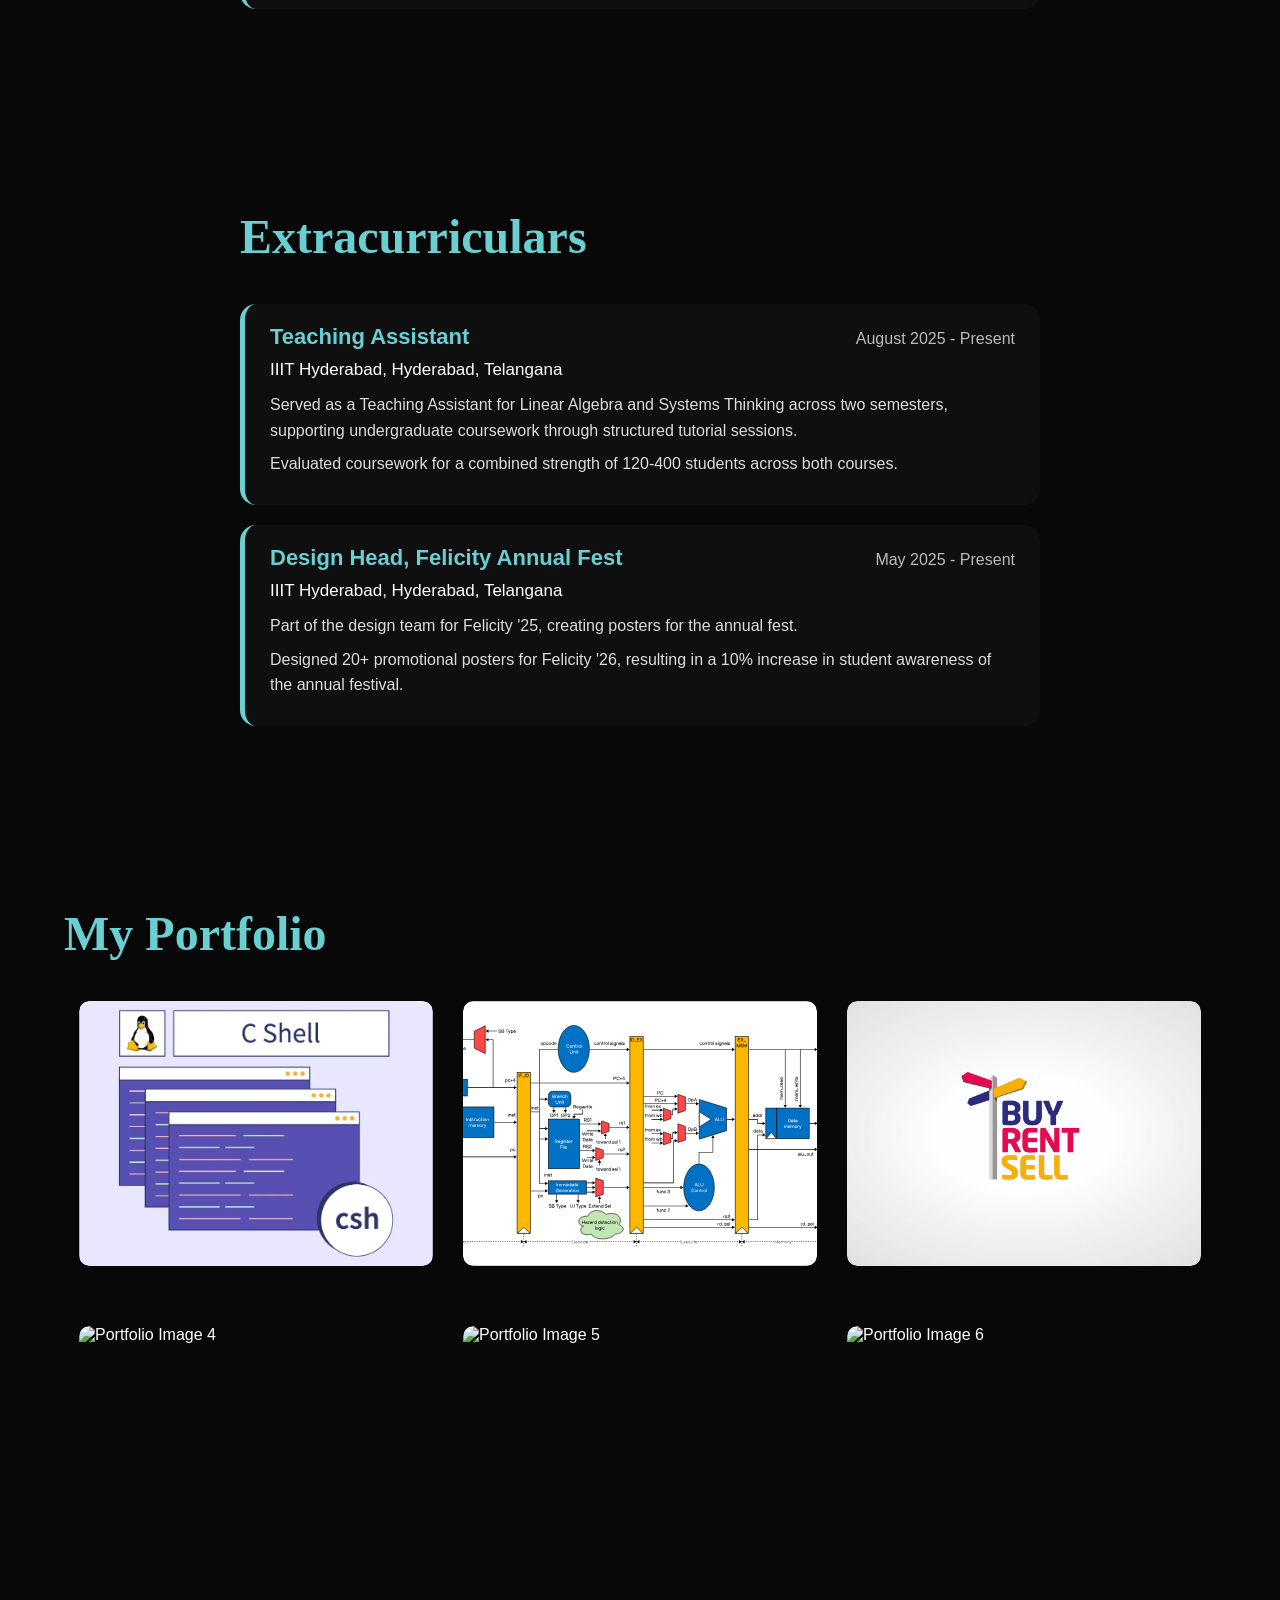
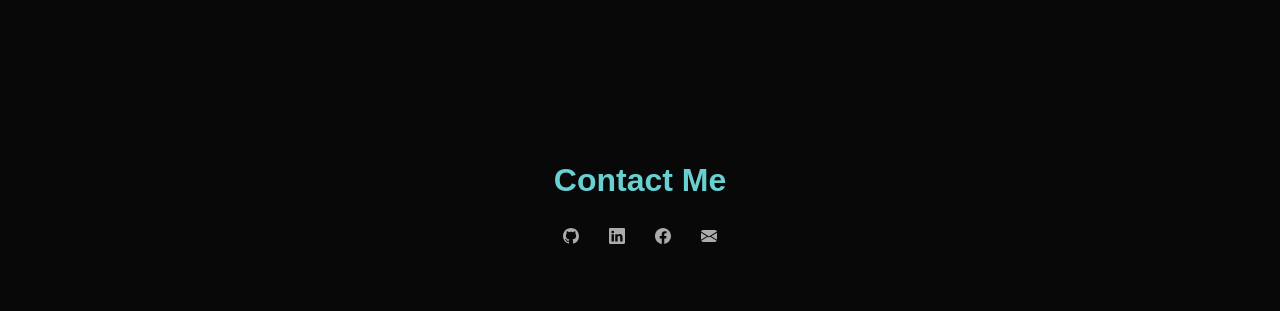
==== commit 7c0fc1b0: "new" ====
--- a/index.html
+++ b/index.html
@@ -7,48 +7,50 @@
     </head>
     <body>
         <div>
-            <div class = "container" id = "home">
+            <div class="container" id="home">
                 <div class="image-container">
-                <img src="profile.jpg" alt="Profile Image">
-            </div>
-            <nav>
-                <ul>
-                    <li> <a href = "#home">Home</a></li>
-                    <li> <a href = "#about">About</a></li>
-                    <li> <a href = "#fun">Fun side</a></li>
-                    <li> <a href = "#education">Education</a></li>
-                    <li> <a href = "#skills">Skills</a></li>
-                    <li> <a href = "#experience">Experience</a></li>
-                    <li> <a href = "#portfolio">Portfolio</a></li>
-                    <li> <a href = "#contact">Contact</a></li>
-                </ul>
-            </nav>
-            <div class="welcome">
-                <h1>Hi, I'm <span>Garima </span>Mittal.<br></h1>
-                <h3>And this is my portfolio website.</h3>
-            </div>
-        </div>
-        <div class="about" id = "about">
+                    <img src="profile.jpg" alt="Profile Image">
+                </div>
+                <nav>
+                    <ul>
+                        <li> <a href="#home">Home</a></li>
+                        <li> <a href="#about">About</a></li>
+                        <li> <a href="#fun">Fun side</a></li>
+                        <li> <a href="#education">Education</a></li>
+                        <li> <a href="#skills">Skills</a></li>
+                        <li> <a href="#experience">Experience</a></li>
+                        <li> <a href="#extracurriculars">Extracurriculars</a></li>
+                        <li> <a href="#portfolio">Portfolio</a></li>
+                        <li> <a href="#contact">Contact</a></li>
+                    </ul>
+                </nav>
+                <div class="welcome">
+                    <h1>Hi, I'm <span>Garima </span>Mittal.<br></h1>
+                    <h3>And this is my portfolio website.</h3>
+                </div>
+            </div>
+        </div>
+        <div class="about" id="about">
             <div class="container">
                 <div class="row">
                     <div class="about-col-1">
                         <img src="about.jpg" alt="About Image">
                     </div>
                     <div class="about-col-2">
-                        <h1 class = "sub-title">About Me</h1>
+                        <h1 class="sub-title">About Me</h1>
                         <p>I am Garima, an Electronics undergrad currently pursuing BTech degree in IIIT Hyderabad. I'm passionate about creativity in all its forms. I enjoy designing visuals, exploring new places, and expressing myself through dance. While I also like coding, it’s the mix of motion, color, and imagination that truly drives me. I find joy in creating, whether on paper, stage, or screen.</p>
                     </div>
                 </div>
             </div>
         </div>
-        <div class="fun-facts" id = "fun">
+        <div class="fun-facts" id="fun">
             <div class="fun-facts-container">
                 <div class="fun-facts-row">
                     <div class="fun-col-1">
                         <img src="fun.jpg" alt="About Image">
                     </div>
                     <div class="fun-col-2">
-                        <h1 class = "sub-title">My fun side</h1>
+                        <h1 class="sub-title">My fun side</h1>
                         <ul class="fun-list">
                             <li> I sketch art when I'm bored — sometimes even on sticky notes.</li>
                             <li> I dance for fun but I'm competitive too.</li>
@@ -60,7 +62,6 @@
                 </div>
             </div>
         </div>
-        </section>
         <div class="education" id="education">
             <div class="education-container">
                 <div class="edu-left">
@@ -120,6 +121,31 @@
                 <div class="experience-list">
                     <div class="experience-item">
                         <div class="experience-heading">
+                            <h3>Software Intern</h3>
+                            <span>May 2026 - July 2026</span>
+                        </div>
+                        <h4>CHUBB, Bengaluru, India</h4>
+                        <p>Built a mobile test automation framework using Cucumber, TypeScript, Appium, WebdriverIO, and BrowserStack, automating 100% of business-provided Android test cases within 2 months through new automation methods and achieving 78% coverage of priority iOS test cases.</p>
+                        <p>Collaborated with Technical and Quality Engineering teams to integrate the framework into testing workflows and earned a Pre-Placement Offer (PPO).</p>
+                    </div>
+                    <div class="experience-item">
+                        <div class="experience-heading">
+                            <h3>Computer Vision–Based Spinal Motion Analysis</h3>
+                            <span>Jan 2026 - Present</span>
+                        </div>
+                        <h4>YOLO, MediaPipe, OpenCV, Python</h4>
+                        <p>Developing a computer vision pipeline to analyze human posture from 20-second exercise videos across multiple bending and mobility movements.</p>
+                        <p>Tracking four spinal reference points (lower back, mid-back, neck, and shoulders) using YOLO detection and MediaPipe pose landmarks to estimate spinal flexion, joint angles, and posture alignment.</p>
+                    </div>
+                </div>
+            </div>
+        </div>
+        <div class="experience" id="extracurriculars">
+            <div class="experience-container">
+                <h2 class="sub-title">Extracurriculars</h2>
+                <div class="experience-list">
+                    <div class="experience-item">
+                        <div class="experience-heading">
                             <h3>Teaching Assistant</h3>
                             <span>August 2025 - Present</span>
                         </div>
@@ -141,7 +167,7 @@
         </div>
         <div id="portfolio">
             <div class="container-portfolio">
-                <h1 class = "sub-title">My Portfolio</h1>
+                <h1 class="sub-title">My Portfolio</h1>
                 <div class="work-list">
                     <div class="work">
                         <img src="portfolio1.jpg" alt="Portfolio Image 1">
@@ -157,7 +183,7 @@
                         </div>
                     </div>
                     <div class="work">
-                        <img src="portfolio2.svg" alt="Portfolio Image 1">
+                        <img src="portfolio2.svg" alt="Portfolio Image 2">
                         <div class="layer">
                             <h3>RISC-V processor architecture</h3>
                             <p>Developed a code which runs the instructions sequentially and pipelined. The code handles hazards as well.</p>
@@ -170,11 +196,50 @@
                         </div>
                     </div>
                     <div class="work">
-                        <img src="portfolio3.jpg" alt="Portfolio Image 1">
+                        <img src="portfolio3.jpg" alt="Portfolio Image 3">
                         <div class="layer">
                             <h3>Buy, Sell, Rent website</h3>
                             <p>Developed a platform to facilitate buying and selling among IIIT-H students.</p>
                             <a href="https://github.com/garimamittal13/Buy-sell-rent-IIIT-H" target="_blank">
+                                <svg xmlns="http://www.w3.org/2000/svg" width="20" height="20" fill="#6acfd1" class="bi bi-box-arrow-up-right" viewBox="0 0 16 16">
+                                    <path fill-rule="evenodd" d="M8.636 3.5a.5.5 0 0 0-.5-.5H1.5A1.5 1.5 0 0 0 0 4.5v10A1.5 1.5 0 0 0 1.5 16h10a1.5 1.5 0 0 0 1.5-1.5V7.864a.5.5 0 0 0-1 0V14.5a.5.5 0 0 1-.5.5h-10a.5.5 0 0 1-.5-.5v-10a.5.5 0 0 1 .5-.5h6.636a.5.5 0 0 0 .5-.5"/>
+                                    <path fill-rule="evenodd" d="M16 .5a.5.5 0 0 0-.5-.5h-5a.5.5 0 0 0 0 1h3.793L6.146 9.146a.5.5 0 1 0 .708.708L15 1.707V5.5a.5.5 0 0 0 1 0z"/>
+                                </svg>
+                            </a>
+                        </div>
+                    </div>
+                    <div class="work">
+                        <img src="portfolio4.jpg" alt="Portfolio Image 4">
+                        <div class="layer">
+                            <h3>Distributed Network File System</h3>
+                            <p>Designed a client-server file system in C with efficient metadata management and fault-tolerant mechanisms.</p>
+                            <a href="https://github.com/garimamittal13/networking-file-system" target="_blank">
+                                <svg xmlns="http://www.w3.org/2000/svg" width="20" height="20" fill="#6acfd1" class="bi bi-box-arrow-up-right" viewBox="0 0 16 16">
+                                    <path fill-rule="evenodd" d="M8.636 3.5a.5.5 0 0 0-.5-.5H1.5A1.5 1.5 0 0 0 0 4.5v10A1.5 1.5 0 0 0 1.5 16h10a1.5 1.5 0 0 0 1.5-1.5V7.864a.5.5 0 0 0-1 0V14.5a.5.5 0 0 1-.5.5h-10a.5.5 0 0 1-.5-.5v-10a.5.5 0 0 1 .5-.5h6.636a.5.5 0 0 0 .5-.5"/>
+                                    <path fill-rule="evenodd" d="M16 .5a.5.5 0 0 0-.5-.5h-5a.5.5 0 0 0 0 1h3.793L6.146 9.146a.5.5 0 1 0 .708.708L15 1.707V5.5a.5.5 0 0 0 1 0z"/>
+                                </svg>
+                            </a>
+                        </div>
+                    </div>
+                    <div class="work">
+                        <img src="portfolio5.jpg" alt="Portfolio Image 5">
+                        <div class="layer">
+                            <h3>AI-powered Financial Dashboard</h3>
+                            <p>Built a full-stack platform using Next.js, Prisma, Supabase, Arcjet, Inngest, and Gemini AI for budget analysis.</p>
+                            <a href="https://github.com/garimamittal13/financial-dashboard" target="_blank">
+                                <svg xmlns="http://www.w3.org/2000/svg" width="20" height="20" fill="#6acfd1" class="bi bi-box-arrow-up-right" viewBox="0 0 16 16">
+                                    <path fill-rule="evenodd" d="M8.636 3.5a.5.5 0 0 0-.5-.5H1.5A1.5 1.5 0 0 0 0 4.5v10A1.5 1.5 0 0 0 1.5 16h10a1.5 1.5 0 0 0 1.5-1.5V7.864a.5.5 0 0 0-1 0V14.5a.5.5 0 0 1-.5.5h-10a.5.5 0 0 1-.5-.5v-10a.5.5 0 0 1 .5-.5h6.636a.5.5 0 0 0 .5-.5"/>
+                                    <path fill-rule="evenodd" d="M16 .5a.5.5 0 0 0-.5-.5h-5a.5.5 0 0 0 0 1h3.793L6.146 9.146a.5.5 0 1 0 .708.708L15 1.707V5.5a.5.5 0 0 0 1 0z"/>
+                                </svg>
+                            </a>
+                        </div>
+                    </div>
+                    <div class="work">
+                        <img src="portfolio6.jpg" alt="Portfolio Image 6">
+                        <div class="layer">
+                            <h3>Sentiment Analysis Web App</h3>
+                            <p>Engineered an emotion detection app using fine-tuned BERT and RoBERTa, featuring dynamic visualizations.</p>
+                            <a href="https://github.com/garimamittal13/megathon-24" target="_blank">
                                 <svg xmlns="http://www.w3.org/2000/svg" width="20" height="20" fill="#6acfd1" class="bi bi-box-arrow-up-right" viewBox="0 0 16 16">
                                     <path fill-rule="evenodd" d="M8.636 3.5a.5.5 0 0 0-.5-.5H1.5A1.5 1.5 0 0 0 0 4.5v10A1.5 1.5 0 0 0 1.5 16h10a1.5 1.5 0 0 0 1.5-1.5V7.864a.5.5 0 0 0-1 0V14.5a.5.5 0 0 1-.5.5h-10a.5.5 0 0 1-.5-.5v-10a.5.5 0 0 1 .5-.5h6.636a.5.5 0 0 0 .5-.5"/>
                                     <path fill-rule="evenodd" d="M16 .5a.5.5 0 0 0-.5-.5h-5a.5.5 0 0 0 0 1h3.793L6.146 9.146a.5.5 0 1 0 .708.708L15 1.707V5.5a.5.5 0 0 0 1 0z"/>
@@ -204,7 +269,7 @@
                     <path d="M16 8.049c0-4.446-3.582-8.05-8-8.05C3.58 0-.002 3.603-.002 8.05c0 4.017 2.926 7.347 6.75 7.951v-5.625h-2.03V8.05H6.75V6.275c0-2.017 1.195-3.131 3.022-3.131.876 0 1.791.157 1.791.157v1.98h-1.009c-.993 0-1.303.621-1.303 1.258v1.51h2.218l-.354 2.326H9.25V16c3.824-.604 6.75-3.934 6.75-7.951"/>
                     </svg>
                 </a>
-                <a href="mailto:garimamittal643@gmail.com" aria-label="Gmail">
+                <a href="mailto:garima.mittal@students.iiit.ac.in" aria-label="Gmail">
                     <svg xmlns="http://www.w3.org/2000/svg" width="16" height="16" fill="currentColor" class="bi bi-envelope-fill" viewBox="0 0 16 16">
                     <path d="M.05 3.555A2 2 0 0 1 2 2h12a2 2 0 0 1 1.95 1.555L8 8.414zM0 4.697v7.104l5.803-3.558zM6.761 8.83l-6.57 4.027A2 2 0 0 0 2 14h12a2 2 0 0 0 1.808-1.144l-6.57-4.027L8 9.586zm3.436-.586L16 11.801V4.697z"/>
                     </svg>
@@ -213,4 +278,4 @@
         </div>
     </footer>
 </body>
-</html>
+</html>
--- a/style.css
+++ b/style.css
@@ -15,7 +15,6 @@
   scroll-behavior: smooth;
 }
 
-
 /* ========== TOP NAVBAR ========== */
 nav {
     position: absolute;
@@ -26,14 +25,14 @@
 nav ul {
     display: flex;
     list-style-type: none;
-    gap: 80px;
+    gap: 35px;
     padding-right: 70px;
 }
 
 nav ul li a {
     color: white;
     text-decoration: none;
-    font-size: 18px;
+    font-size: 16px;
     transition: color 0.3s ease;
     position: relative;
 }
@@ -140,6 +139,7 @@
     text-align: left;
     max-width: 400px;
 }
+
 .fun-facts {
   color: white;
   padding: 100px 5%;
@@ -409,17 +409,19 @@
   display: flex;
   flex-wrap: wrap;
   gap: 30px;
-  justify-content: space-between;
+  justify-content: center;
 }
 
 .work {
   flex: 1 1 calc(33.333% - 30px);
   max-width: calc(33.333% - 30px);
+  min-width: 300px;
   aspect-ratio: 4/3;
   border-radius: 10px;
   position: relative;
   overflow: hidden;
   display: block;
+  margin-bottom: 30px;
 }
 
 /* Images */
@@ -513,7 +515,7 @@
 
     nav ul {
         flex-wrap: wrap;
-        gap: 40px;
+        gap: 20px;
         padding-right: 20px;
         justify-content: center;
     }
@@ -557,7 +559,31 @@
         flex: 1 1 100%;
         max-width: 100%;
     }
-  }
+
+    .fun-facts-row {
+      flex-direction: column;
+      align-items: center;
+      gap: 30px;
+    }
+
+    .fun-col-1 img {
+      max-width: 280px;
+    }
+
+    .fun-col-2 {
+      text-align: left;
+    }
+
+    .fun-col-2 .sub-title {
+      font-size: 32px;
+    }
+
+    .fun-list li {
+      text-align: left;
+      border-left: none;
+      padding-left: 0;
+    }
+}
   
 @media (max-width: 576px) {
   /* Navigation styles */
@@ -569,9 +595,9 @@
 
   nav ul {
     display: flex;
-    flex-wrap: wrap;         /* Allow wrapping to 2 lines */
+    flex-wrap: wrap;        /* Allow wrapping to 2 lines */
     justify-content: center;
-    gap: 10px 20px;          /* row-gap and column-gap */
+    gap: 10px 15px;          /* row-gap and column-gap */
     padding: 0;
     margin: 0 auto 10px;
     list-style: none;
@@ -579,7 +605,7 @@
 
   nav ul li a {
     font-size: 14px;
-    padding: 6px 10px;
+    padding: 6px 8px;
     text-decoration: none;
     color: white;
     display: inline-block;
@@ -626,44 +652,14 @@
   
   .sub-title {
     font-size: 28px;
-  }
-  .sub-title {
-  text-align: center;
+    text-align: center;
   }
     
   .about-col-2 p {
     font-size: 16px;
     text-align: center;
   }
-}
-
-  @media (max-width: 992px) {
-  .fun-facts-row {
-    flex-direction: column;
-    align-items: center;
-    gap: 30px;
-  }
-
-  .fun-col-1 img {
-    max-width: 280px;
-  }
-
-  .fun-col-2 {
-    text-align: left;
-  }
-
-  .fun-col-2 .sub-title {
-    font-size: 32px;
-  }
-
-  .fun-list li {
-    text-align: left;
-    border-left: none;
-    padding-left: 0;
-  }
-}
-
-@media (max-width: 576px) {
+
   .fun-facts {
     padding: 60px 5%;
   }
@@ -688,12 +684,4 @@
   .fun-col-1 img {
     max-width: 220px;
   }
-}
-
-
-
-
-
-
-
-
+}
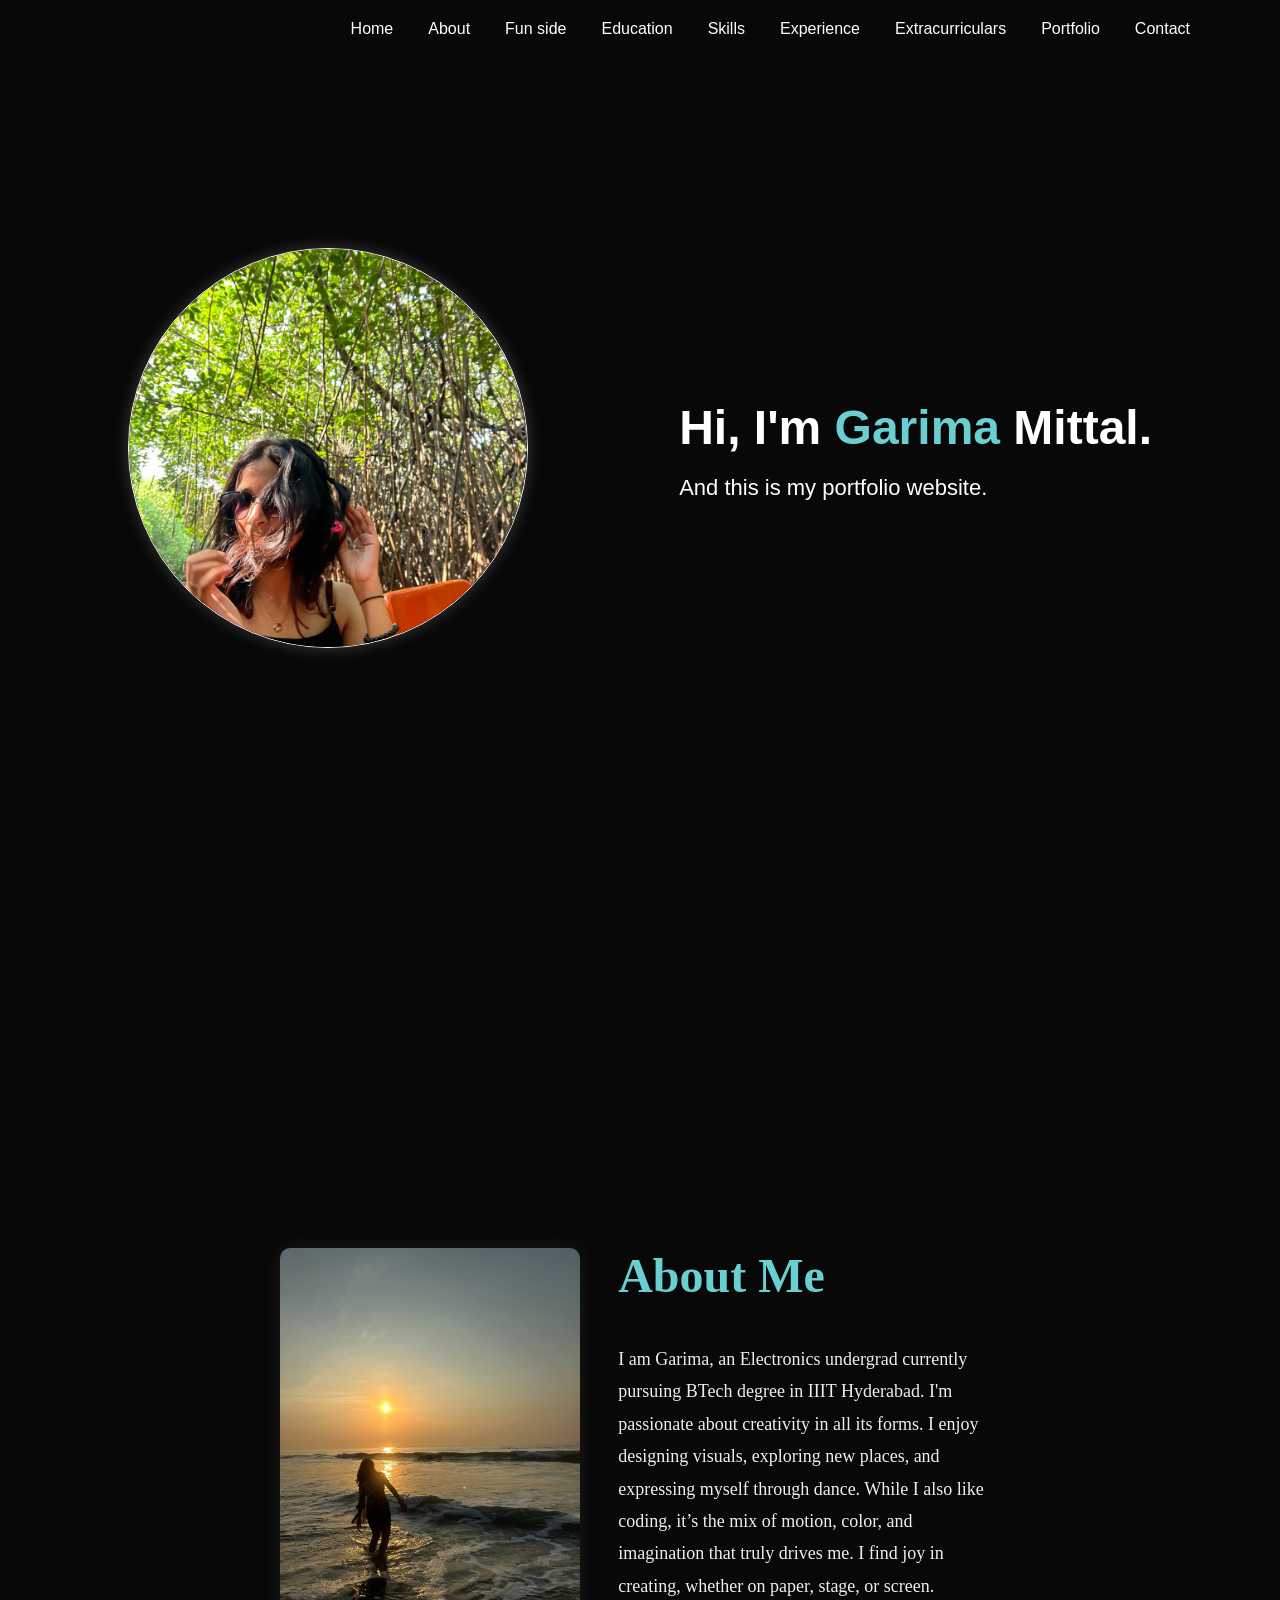
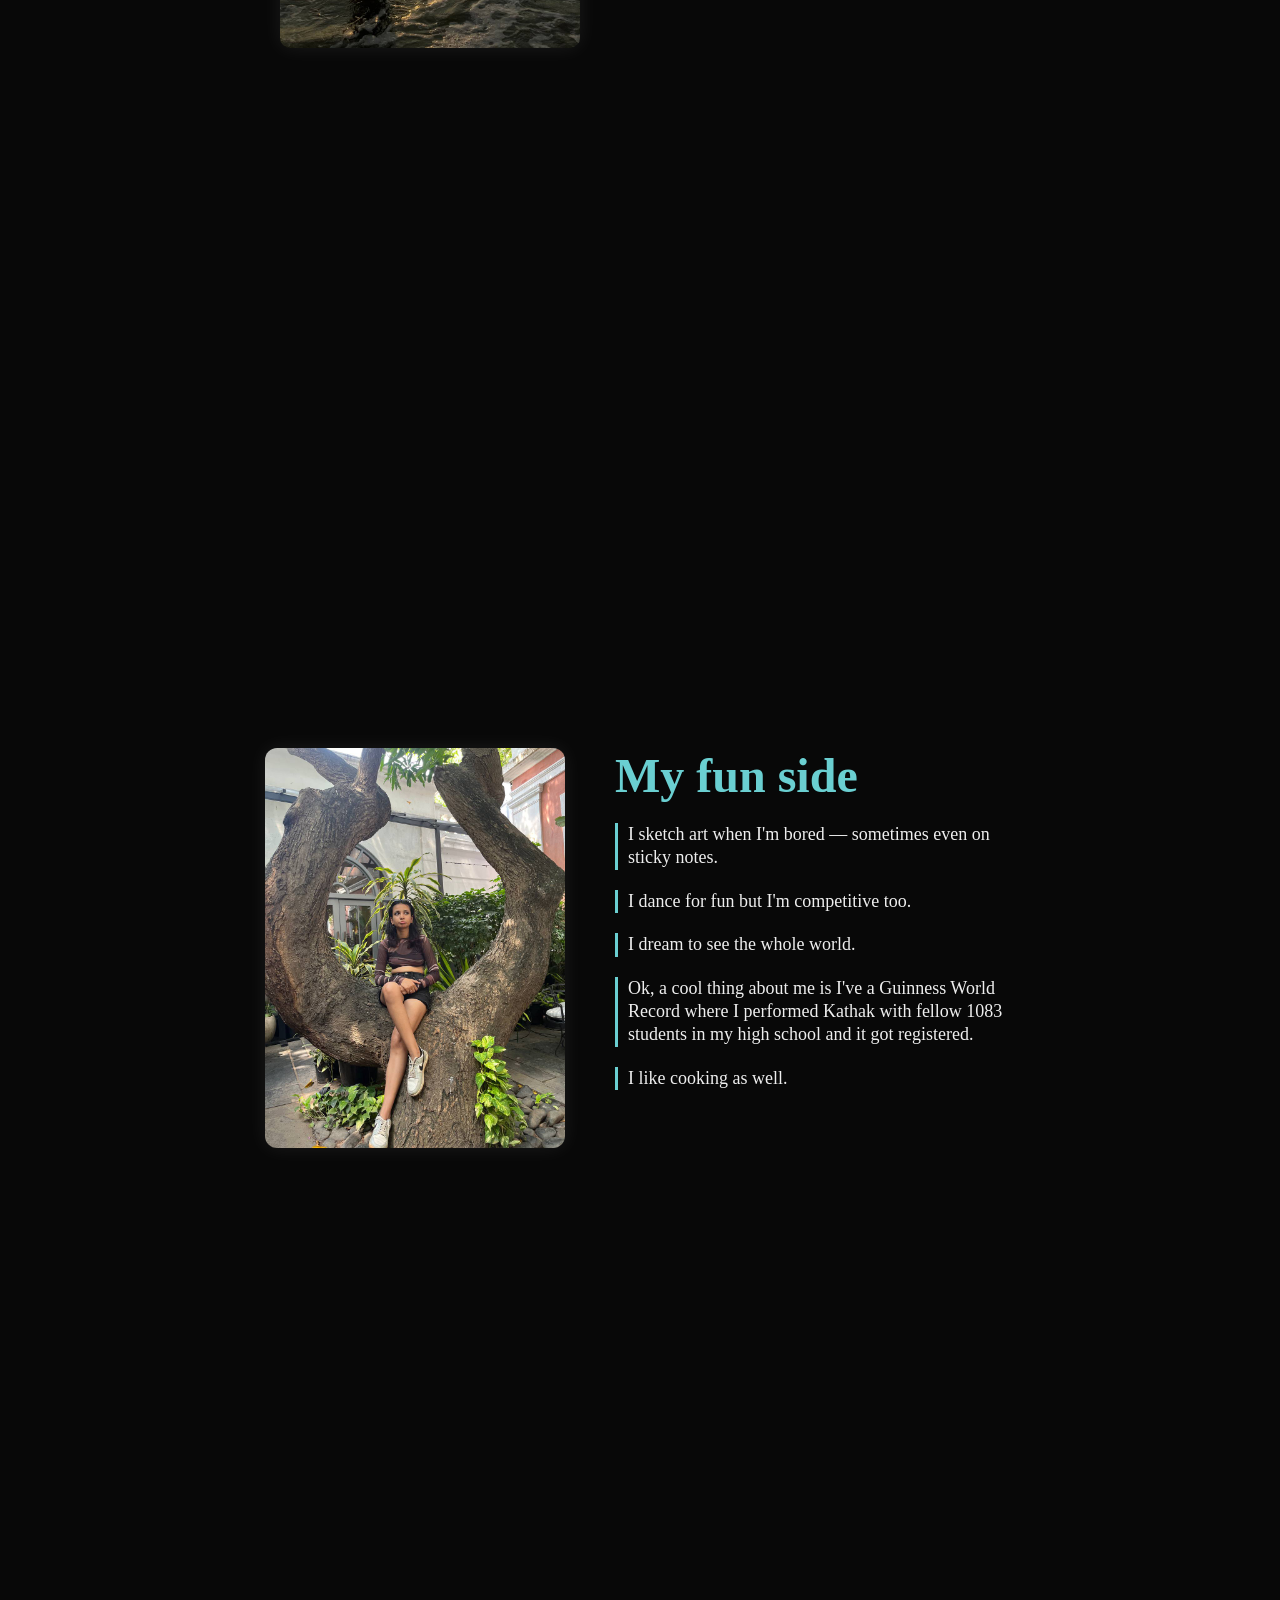
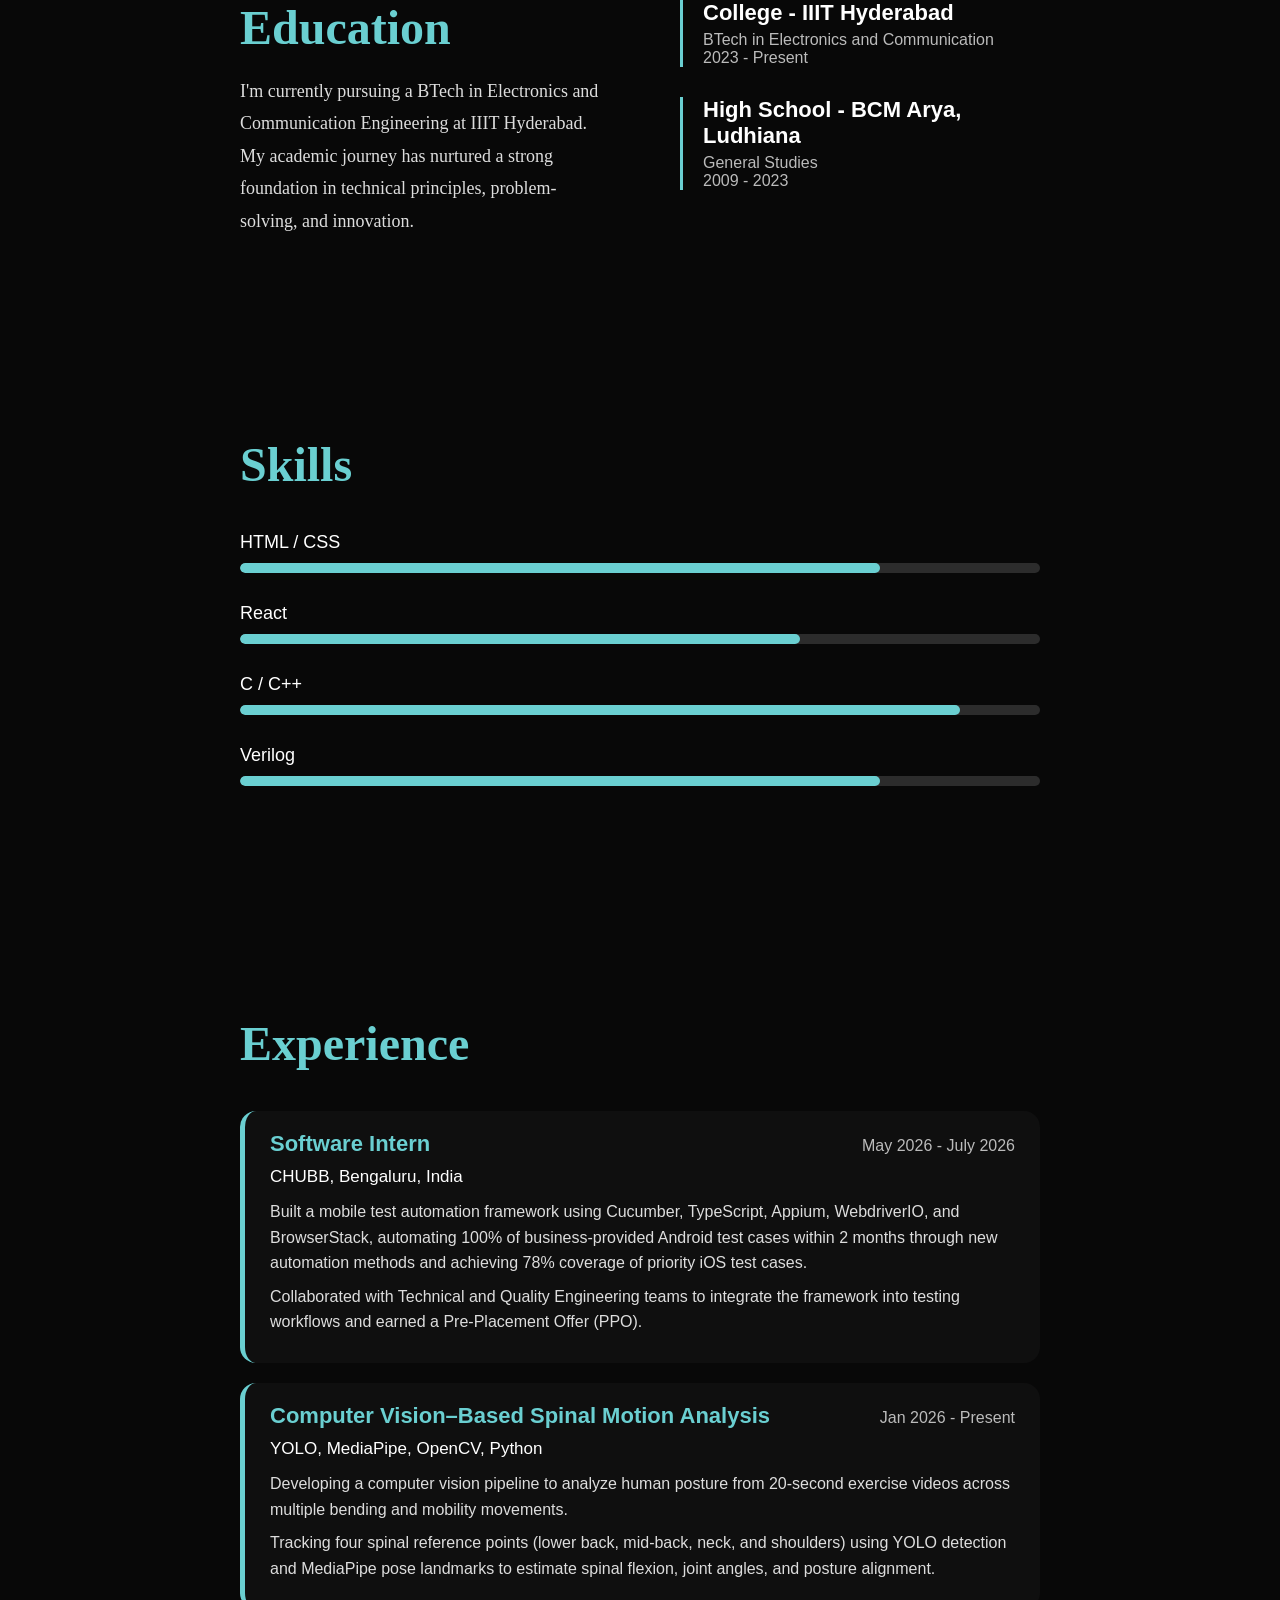
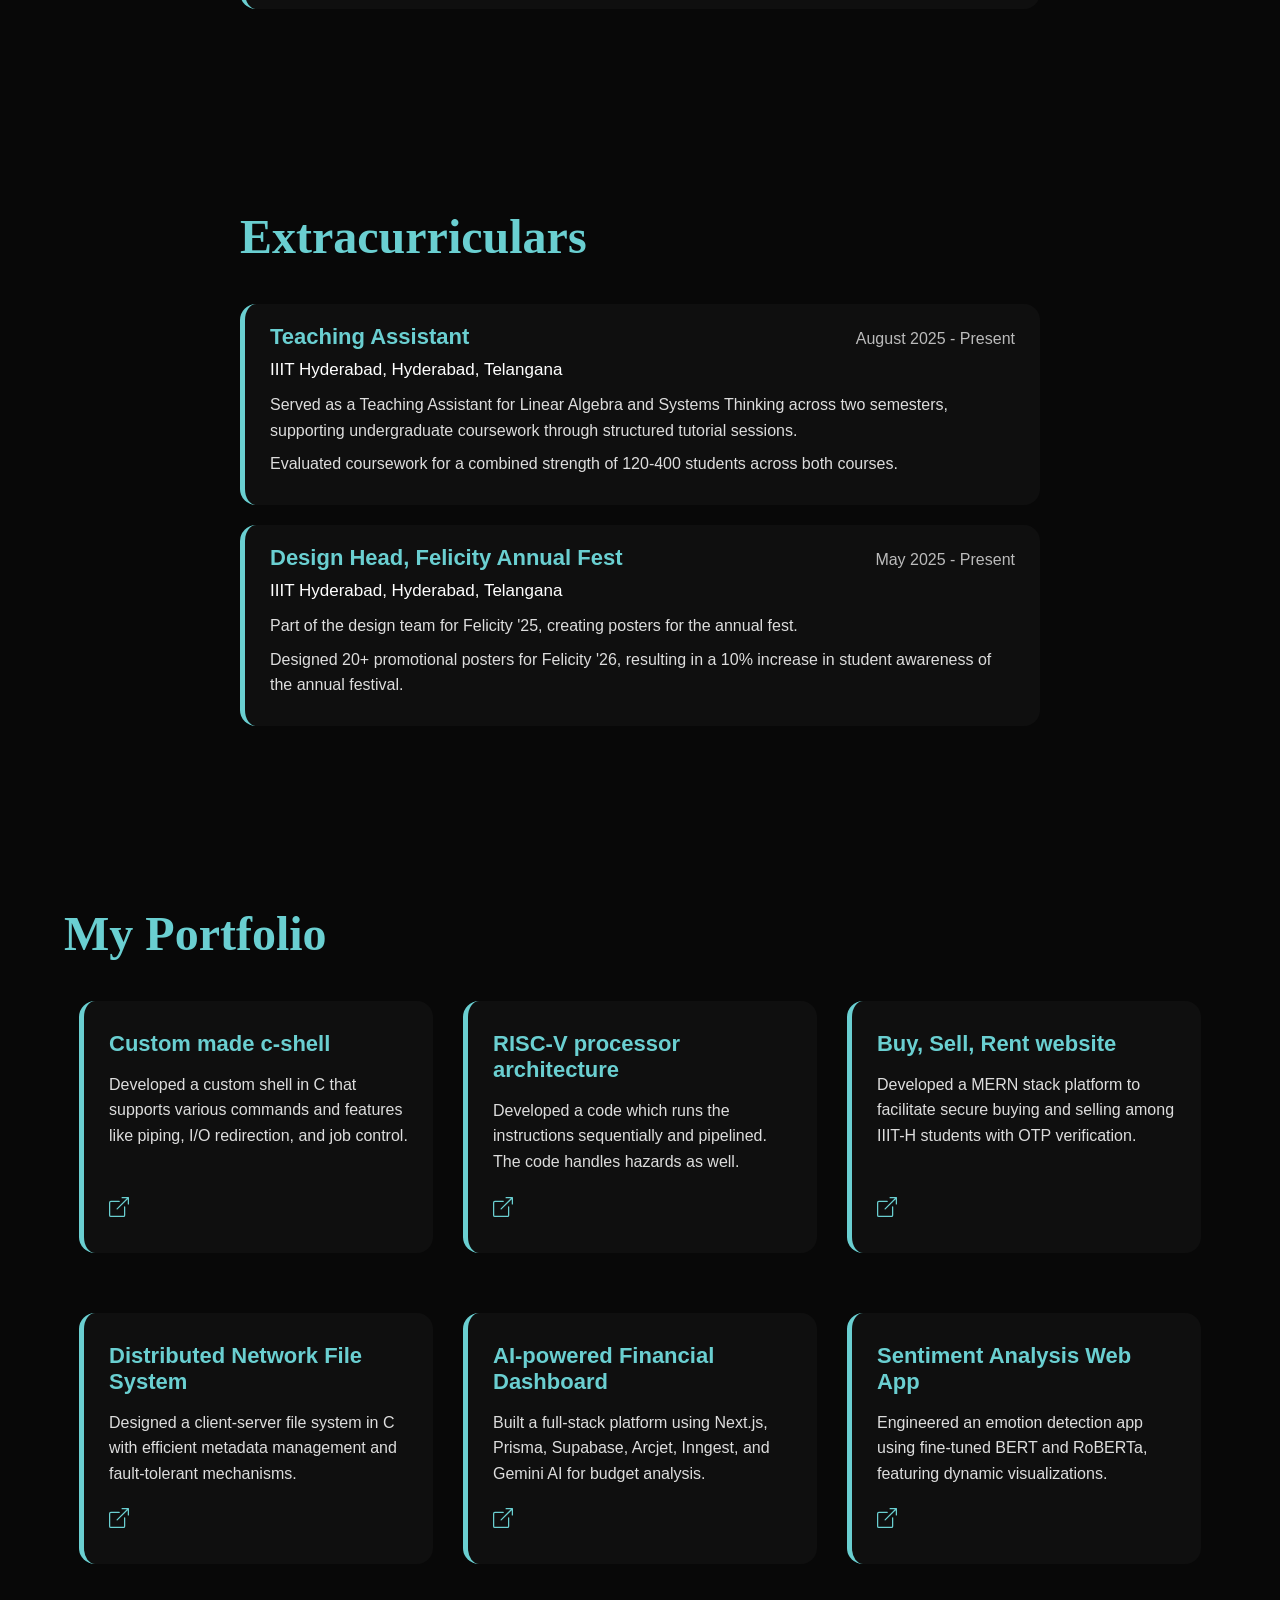
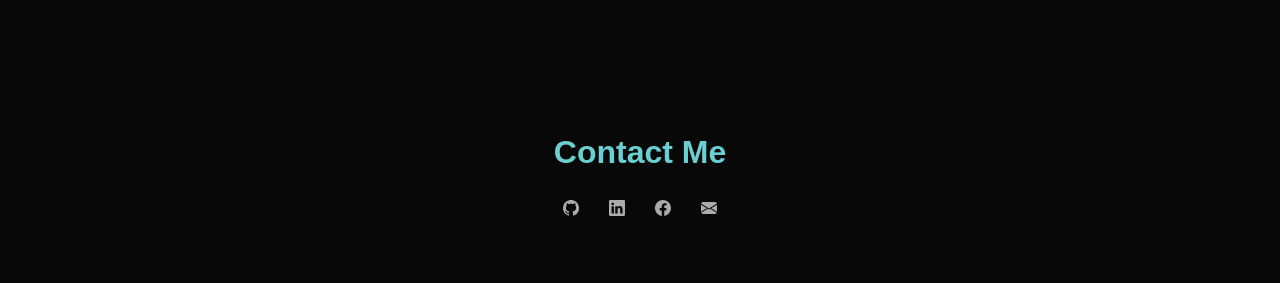
==== commit 59b220f8: "new" ====
--- a/index.html
+++ b/index.html
@@ -170,82 +170,64 @@
                 <h1 class="sub-title">My Portfolio</h1>
                 <div class="work-list">
                     <div class="work">
-                        <img src="portfolio1.jpg" alt="Portfolio Image 1">
-                        <div class="layer">
-                            <h3>Custom made c-shell</h3>
-                            <p>Developed a custom shell in C that supports various commands and features.</p>
-                            <a href="https://github.com/garimamittal13/C-shell" target="_blank">
-                                <svg xmlns="http://www.w3.org/2000/svg" width="20" height="20" fill="#6acfd1" class="bi bi-box-arrow-up-right" viewBox="0 0 16 16">
-                                <path fill-rule="evenodd" d="M8.636 3.5a.5.5 0 0 0-.5-.5H1.5A1.5 1.5 0 0 0 0 4.5v10A1.5 1.5 0 0 0 1.5 16h10a1.5 1.5 0 0 0 1.5-1.5V7.864a.5.5 0 0 0-1 0V14.5a.5.5 0 0 1-.5.5h-10a.5.5 0 0 1-.5-.5v-10a.5.5 0 0 1 .5-.5h6.636a.5.5 0 0 0 .5-.5"/>
-                                <path fill-rule="evenodd" d="M16 .5a.5.5 0 0 0-.5-.5h-5a.5.5 0 0 0 0 1h3.793L6.146 9.146a.5.5 0 1 0 .708.708L15 1.707V5.5a.5.5 0 0 0 1 0z"/>
-                                </svg>
-                            </a>
-                        </div>
-                    </div>
-                    <div class="work">
-                        <img src="portfolio2.svg" alt="Portfolio Image 2">
-                        <div class="layer">
-                            <h3>RISC-V processor architecture</h3>
-                            <p>Developed a code which runs the instructions sequentially and pipelined. The code handles hazards as well.</p>
-                            <a href="https://github.com/Harshita-K/RISC-V-processor-architecture-" target="_blank">
-                                <svg xmlns="http://www.w3.org/2000/svg" width="20" height="20" fill="#6acfd1" class="bi bi-box-arrow-up-right" viewBox="0 0 16 16">
-                                    <path fill-rule="evenodd" d="M8.636 3.5a.5.5 0 0 0-.5-.5H1.5A1.5 1.5 0 0 0 0 4.5v10A1.5 1.5 0 0 0 1.5 16h10a1.5 1.5 0 0 0 1.5-1.5V7.864a.5.5 0 0 0-1 0V14.5a.5.5 0 0 1-.5.5h-10a.5.5 0 0 1-.5-.5v-10a.5.5 0 0 1 .5-.5h6.636a.5.5 0 0 0 .5-.5"/>
-                                    <path fill-rule="evenodd" d="M16 .5a.5.5 0 0 0-.5-.5h-5a.5.5 0 0 0 0 1h3.793L6.146 9.146a.5.5 0 1 0 .708.708L15 1.707V5.5a.5.5 0 0 0 1 0z"/>
-                                </svg>
-                            </a>
-                        </div>
-                    </div>
-                    <div class="work">
-                        <img src="portfolio3.jpg" alt="Portfolio Image 3">
-                        <div class="layer">
-                            <h3>Buy, Sell, Rent website</h3>
-                            <p>Developed a platform to facilitate buying and selling among IIIT-H students.</p>
-                            <a href="https://github.com/garimamittal13/Buy-sell-rent-IIIT-H" target="_blank">
-                                <svg xmlns="http://www.w3.org/2000/svg" width="20" height="20" fill="#6acfd1" class="bi bi-box-arrow-up-right" viewBox="0 0 16 16">
-                                    <path fill-rule="evenodd" d="M8.636 3.5a.5.5 0 0 0-.5-.5H1.5A1.5 1.5 0 0 0 0 4.5v10A1.5 1.5 0 0 0 1.5 16h10a1.5 1.5 0 0 0 1.5-1.5V7.864a.5.5 0 0 0-1 0V14.5a.5.5 0 0 1-.5.5h-10a.5.5 0 0 1-.5-.5v-10a.5.5 0 0 1 .5-.5h6.636a.5.5 0 0 0 .5-.5"/>
-                                    <path fill-rule="evenodd" d="M16 .5a.5.5 0 0 0-.5-.5h-5a.5.5 0 0 0 0 1h3.793L6.146 9.146a.5.5 0 1 0 .708.708L15 1.707V5.5a.5.5 0 0 0 1 0z"/>
-                                </svg>
-                            </a>
-                        </div>
-                    </div>
-                    <div class="work">
-                        <img src="portfolio4.jpg" alt="Portfolio Image 4">
-                        <div class="layer">
-                            <h3>Distributed Network File System</h3>
-                            <p>Designed a client-server file system in C with efficient metadata management and fault-tolerant mechanisms.</p>
-                            <a href="https://github.com/garimamittal13/networking-file-system" target="_blank">
-                                <svg xmlns="http://www.w3.org/2000/svg" width="20" height="20" fill="#6acfd1" class="bi bi-box-arrow-up-right" viewBox="0 0 16 16">
-                                    <path fill-rule="evenodd" d="M8.636 3.5a.5.5 0 0 0-.5-.5H1.5A1.5 1.5 0 0 0 0 4.5v10A1.5 1.5 0 0 0 1.5 16h10a1.5 1.5 0 0 0 1.5-1.5V7.864a.5.5 0 0 0-1 0V14.5a.5.5 0 0 1-.5.5h-10a.5.5 0 0 1-.5-.5v-10a.5.5 0 0 1 .5-.5h6.636a.5.5 0 0 0 .5-.5"/>
-                                    <path fill-rule="evenodd" d="M16 .5a.5.5 0 0 0-.5-.5h-5a.5.5 0 0 0 0 1h3.793L6.146 9.146a.5.5 0 1 0 .708.708L15 1.707V5.5a.5.5 0 0 0 1 0z"/>
-                                </svg>
-                            </a>
-                        </div>
-                    </div>
-                    <div class="work">
-                        <img src="portfolio5.jpg" alt="Portfolio Image 5">
-                        <div class="layer">
-                            <h3>AI-powered Financial Dashboard</h3>
-                            <p>Built a full-stack platform using Next.js, Prisma, Supabase, Arcjet, Inngest, and Gemini AI for budget analysis.</p>
-                            <a href="https://github.com/garimamittal13/financial-dashboard" target="_blank">
-                                <svg xmlns="http://www.w3.org/2000/svg" width="20" height="20" fill="#6acfd1" class="bi bi-box-arrow-up-right" viewBox="0 0 16 16">
-                                    <path fill-rule="evenodd" d="M8.636 3.5a.5.5 0 0 0-.5-.5H1.5A1.5 1.5 0 0 0 0 4.5v10A1.5 1.5 0 0 0 1.5 16h10a1.5 1.5 0 0 0 1.5-1.5V7.864a.5.5 0 0 0-1 0V14.5a.5.5 0 0 1-.5.5h-10a.5.5 0 0 1-.5-.5v-10a.5.5 0 0 1 .5-.5h6.636a.5.5 0 0 0 .5-.5"/>
-                                    <path fill-rule="evenodd" d="M16 .5a.5.5 0 0 0-.5-.5h-5a.5.5 0 0 0 0 1h3.793L6.146 9.146a.5.5 0 1 0 .708.708L15 1.707V5.5a.5.5 0 0 0 1 0z"/>
-                                </svg>
-                            </a>
-                        </div>
-                    </div>
-                    <div class="work">
-                        <img src="portfolio6.jpg" alt="Portfolio Image 6">
-                        <div class="layer">
-                            <h3>Sentiment Analysis Web App</h3>
-                            <p>Engineered an emotion detection app using fine-tuned BERT and RoBERTa, featuring dynamic visualizations.</p>
-                            <a href="https://github.com/garimamittal13/megathon-24" target="_blank">
-                                <svg xmlns="http://www.w3.org/2000/svg" width="20" height="20" fill="#6acfd1" class="bi bi-box-arrow-up-right" viewBox="0 0 16 16">
-                                    <path fill-rule="evenodd" d="M8.636 3.5a.5.5 0 0 0-.5-.5H1.5A1.5 1.5 0 0 0 0 4.5v10A1.5 1.5 0 0 0 1.5 16h10a1.5 1.5 0 0 0 1.5-1.5V7.864a.5.5 0 0 0-1 0V14.5a.5.5 0 0 1-.5.5h-10a.5.5 0 0 1-.5-.5v-10a.5.5 0 0 1 .5-.5h6.636a.5.5 0 0 0 .5-.5"/>
-                                    <path fill-rule="evenodd" d="M16 .5a.5.5 0 0 0-.5-.5h-5a.5.5 0 0 0 0 1h3.793L6.146 9.146a.5.5 0 1 0 .708.708L15 1.707V5.5a.5.5 0 0 0 1 0z"/>
-                                </svg>
-                            </a>
-                        </div>
+                        <h3>Custom made c-shell</h3>
+                        <p>Developed a custom shell in C that supports various commands and features like piping, I/O redirection, and job control.</p>
+                        <a href="https://github.com/garimamittal13/C-shell" target="_blank">
+                            <svg xmlns="http://www.w3.org/2000/svg" width="20" height="20" fill="#6acfd1" class="bi bi-box-arrow-up-right" viewBox="0 0 16 16">
+                            <path fill-rule="evenodd" d="M8.636 3.5a.5.5 0 0 0-.5-.5H1.5A1.5 1.5 0 0 0 0 4.5v10A1.5 1.5 0 0 0 1.5 16h10a1.5 1.5 0 0 0 1.5-1.5V7.864a.5.5 0 0 0-1 0V14.5a.5.5 0 0 1-.5.5h-10a.5.5 0 0 1-.5-.5v-10a.5.5 0 0 1 .5-.5h6.636a.5.5 0 0 0 .5-.5"/>
+                            <path fill-rule="evenodd" d="M16 .5a.5.5 0 0 0-.5-.5h-5a.5.5 0 0 0 0 1h3.793L6.146 9.146a.5.5 0 1 0 .708.708L15 1.707V5.5a.5.5 0 0 0 1 0z"/>
+                            </svg>
+                        </a>
+                    </div>
+                    <div class="work">
+                        <h3>RISC-V processor architecture</h3>
+                        <p>Developed a code which runs the instructions sequentially and pipelined. The code handles hazards as well.</p>
+                        <a href="https://github.com/Harshita-K/RISC-V-processor-architecture-" target="_blank">
+                            <svg xmlns="http://www.w3.org/2000/svg" width="20" height="20" fill="#6acfd1" class="bi bi-box-arrow-up-right" viewBox="0 0 16 16">
+                                <path fill-rule="evenodd" d="M8.636 3.5a.5.5 0 0 0-.5-.5H1.5A1.5 1.5 0 0 0 0 4.5v10A1.5 1.5 0 0 0 1.5 16h10a1.5 1.5 0 0 0 1.5-1.5V7.864a.5.5 0 0 0-1 0V14.5a.5.5 0 0 1-.5.5h-10a.5.5 0 0 1-.5-.5v-10a.5.5 0 0 1 .5-.5h6.636a.5.5 0 0 0 .5-.5"/>
+                                <path fill-rule="evenodd" d="M16 .5a.5.5 0 0 0-.5-.5h-5a.5.5 0 0 0 0 1h3.793L6.146 9.146a.5.5 0 1 0 .708.708L15 1.707V5.5a.5.5 0 0 0 1 0z"/>
+                            </svg>
+                        </a>
+                    </div>
+                    <div class="work">
+                        <h3>Buy, Sell, Rent website</h3>
+                        <p>Developed a MERN stack platform to facilitate secure buying and selling among IIIT-H students with OTP verification.</p>
+                        <a href="https://github.com/garimamittal13/Buy-sell-rent-IIIT-H" target="_blank">
+                            <svg xmlns="http://www.w3.org/2000/svg" width="20" height="20" fill="#6acfd1" class="bi bi-box-arrow-up-right" viewBox="0 0 16 16">
+                                <path fill-rule="evenodd" d="M8.636 3.5a.5.5 0 0 0-.5-.5H1.5A1.5 1.5 0 0 0 0 4.5v10A1.5 1.5 0 0 0 1.5 16h10a1.5 1.5 0 0 0 1.5-1.5V7.864a.5.5 0 0 0-1 0V14.5a.5.5 0 0 1-.5.5h-10a.5.5 0 0 1-.5-.5v-10a.5.5 0 0 1 .5-.5h6.636a.5.5 0 0 0 .5-.5"/>
+                                <path fill-rule="evenodd" d="M16 .5a.5.5 0 0 0-.5-.5h-5a.5.5 0 0 0 0 1h3.793L6.146 9.146a.5.5 0 1 0 .708.708L15 1.707V5.5a.5.5 0 0 0 1 0z"/>
+                            </svg>
+                        </a>
+                    </div>
+                    <div class="work">
+                        <h3>Distributed Network File System</h3>
+                        <p>Designed a client-server file system in C with efficient metadata management and fault-tolerant mechanisms.</p>
+                        <a href="https://github.com/garimamittal13/networking-file-system" target="_blank">
+                            <svg xmlns="http://www.w3.org/2000/svg" width="20" height="20" fill="#6acfd1" class="bi bi-box-arrow-up-right" viewBox="0 0 16 16">
+                                <path fill-rule="evenodd" d="M8.636 3.5a.5.5 0 0 0-.5-.5H1.5A1.5 1.5 0 0 0 0 4.5v10A1.5 1.5 0 0 0 1.5 16h10a1.5 1.5 0 0 0 1.5-1.5V7.864a.5.5 0 0 0-1 0V14.5a.5.5 0 0 1-.5.5h-10a.5.5 0 0 1-.5-.5v-10a.5.5 0 0 1 .5-.5h6.636a.5.5 0 0 0 .5-.5"/>
+                                <path fill-rule="evenodd" d="M16 .5a.5.5 0 0 0-.5-.5h-5a.5.5 0 0 0 0 1h3.793L6.146 9.146a.5.5 0 1 0 .708.708L15 1.707V5.5a.5.5 0 0 0 1 0z"/>
+                            </svg>
+                        </a>
+                    </div>
+                    <div class="work">
+                        <h3>AI-powered Financial Dashboard</h3>
+                        <p>Built a full-stack platform using Next.js, Prisma, Supabase, Arcjet, Inngest, and Gemini AI for budget analysis.</p>
+                        <a href="https://github.com/garimamittal13/financial-dashboard" target="_blank">
+                            <svg xmlns="http://www.w3.org/2000/svg" width="20" height="20" fill="#6acfd1" class="bi bi-box-arrow-up-right" viewBox="0 0 16 16">
+                                <path fill-rule="evenodd" d="M8.636 3.5a.5.5 0 0 0-.5-.5H1.5A1.5 1.5 0 0 0 0 4.5v10A1.5 1.5 0 0 0 1.5 16h10a1.5 1.5 0 0 0 1.5-1.5V7.864a.5.5 0 0 0-1 0V14.5a.5.5 0 0 1-.5.5h-10a.5.5 0 0 1-.5-.5v-10a.5.5 0 0 1 .5-.5h6.636a.5.5 0 0 0 .5-.5"/>
+                                <path fill-rule="evenodd" d="M16 .5a.5.5 0 0 0-.5-.5h-5a.5.5 0 0 0 0 1h3.793L6.146 9.146a.5.5 0 1 0 .708.708L15 1.707V5.5a.5.5 0 0 0 1 0z"/>
+                            </svg>
+                        </a>
+                    </div>
+                    <div class="work">
+                        <h3>Sentiment Analysis Web App</h3>
+                        <p>Engineered an emotion detection app using fine-tuned BERT and RoBERTa, featuring dynamic visualizations.</p>
+                        <a href="https://github.com/garimamittal13/megathon-24" target="_blank">
+                            <svg xmlns="http://www.w3.org/2000/svg" width="20" height="20" fill="#6acfd1" class="bi bi-box-arrow-up-right" viewBox="0 0 16 16">
+                                <path fill-rule="evenodd" d="M8.636 3.5a.5.5 0 0 0-.5-.5H1.5A1.5 1.5 0 0 0 0 4.5v10A1.5 1.5 0 0 0 1.5 16h10a1.5 1.5 0 0 0 1.5-1.5V7.864a.5.5 0 0 0-1 0V14.5a.5.5 0 0 1-.5.5h-10a.5.5 0 0 1-.5-.5v-10a.5.5 0 0 1 .5-.5h6.636a.5.5 0 0 0 .5-.5"/>
+                                <path fill-rule="evenodd" d="M16 .5a.5.5 0 0 0-.5-.5h-5a.5.5 0 0 0 0 1h3.793L6.146 9.146a.5.5 0 1 0 .708.708L15 1.707V5.5a.5.5 0 0 0 1 0z"/>
+                            </svg>
+                        </a>
                     </div>
                 </div>
             </div>
--- a/style.css
+++ b/style.css
@@ -404,7 +404,7 @@
   text-align: left;
 }
 
-/* Responsive grid */
+/* Responsive grid for text-only cards */
 .work-list {
   display: flex;
   flex-wrap: wrap;
@@ -416,62 +416,50 @@
   flex: 1 1 calc(33.333% - 30px);
   max-width: calc(33.333% - 30px);
   min-width: 300px;
-  aspect-ratio: 4/3;
-  border-radius: 10px;
+  background: #0f0f0f;
+  border-radius: 16px;
+  border-left: 5px solid #6acfd1;
+  padding: 30px 25px;
   position: relative;
   overflow: hidden;
-  display: block;
-  margin-bottom: 30px;
-}
-
-/* Images */
-.work img {
-  width: 100%;
-  height: 100%;
-  object-fit: cover;
-  display: block;
-  border-radius: 10px;
-}
-
-/* Overlay */
-.layer {
-  position: absolute;
-  inset: 0;
-  background: rgba(0, 0, 0, 0.7);
-  color: white;
   display: flex;
   flex-direction: column;
-  justify-content: center;
-  align-items: center;
-  opacity: 0;
-  transition: 0.4s ease;
-  padding: 20px;
-  text-align: center;
-}
-
-.work:hover .layer {
-  opacity: 10;
-}
-
-/* Text + Icon Styling */
-.layer h3 {
-  font-size: 20px;
-  color: #6acfd1;
-  margin-bottom: 10px;
-}
-
-.layer p {
-  font-size: 14px;
-  color: #ddd;
+  justify-content: space-between;
+  transition: transform 0.3s ease;
+  margin-bottom: 30px;
+}
+
+.work:hover {
+  transform: translateY(-5px);
+}
+
+.work h3 {
+  font-size: 22px;
+  color: #6acfd1;
+  margin-bottom: 15px;
+}
+
+.work p {
+  font-size: 16px;
+  color: #dddddd;
   line-height: 1.6;
-}
-
-.layer a {
+  margin-bottom: 20px;
+  flex-grow: 1; /* Pushes the icon to the bottom */
+}
+
+.work a {
   color: #6acfd1;
   font-size: 24px;
   text-decoration: none;
-  margin-top: 15px;
-}
+  align-self: flex-start;
+  margin-top: auto;
+  transition: transform 0.3s ease;
+}
+
+.work a:hover {
+  transform: scale(1.1);
+}
+
 .contact-bar {
   color: white;
   padding: 60px 5%;
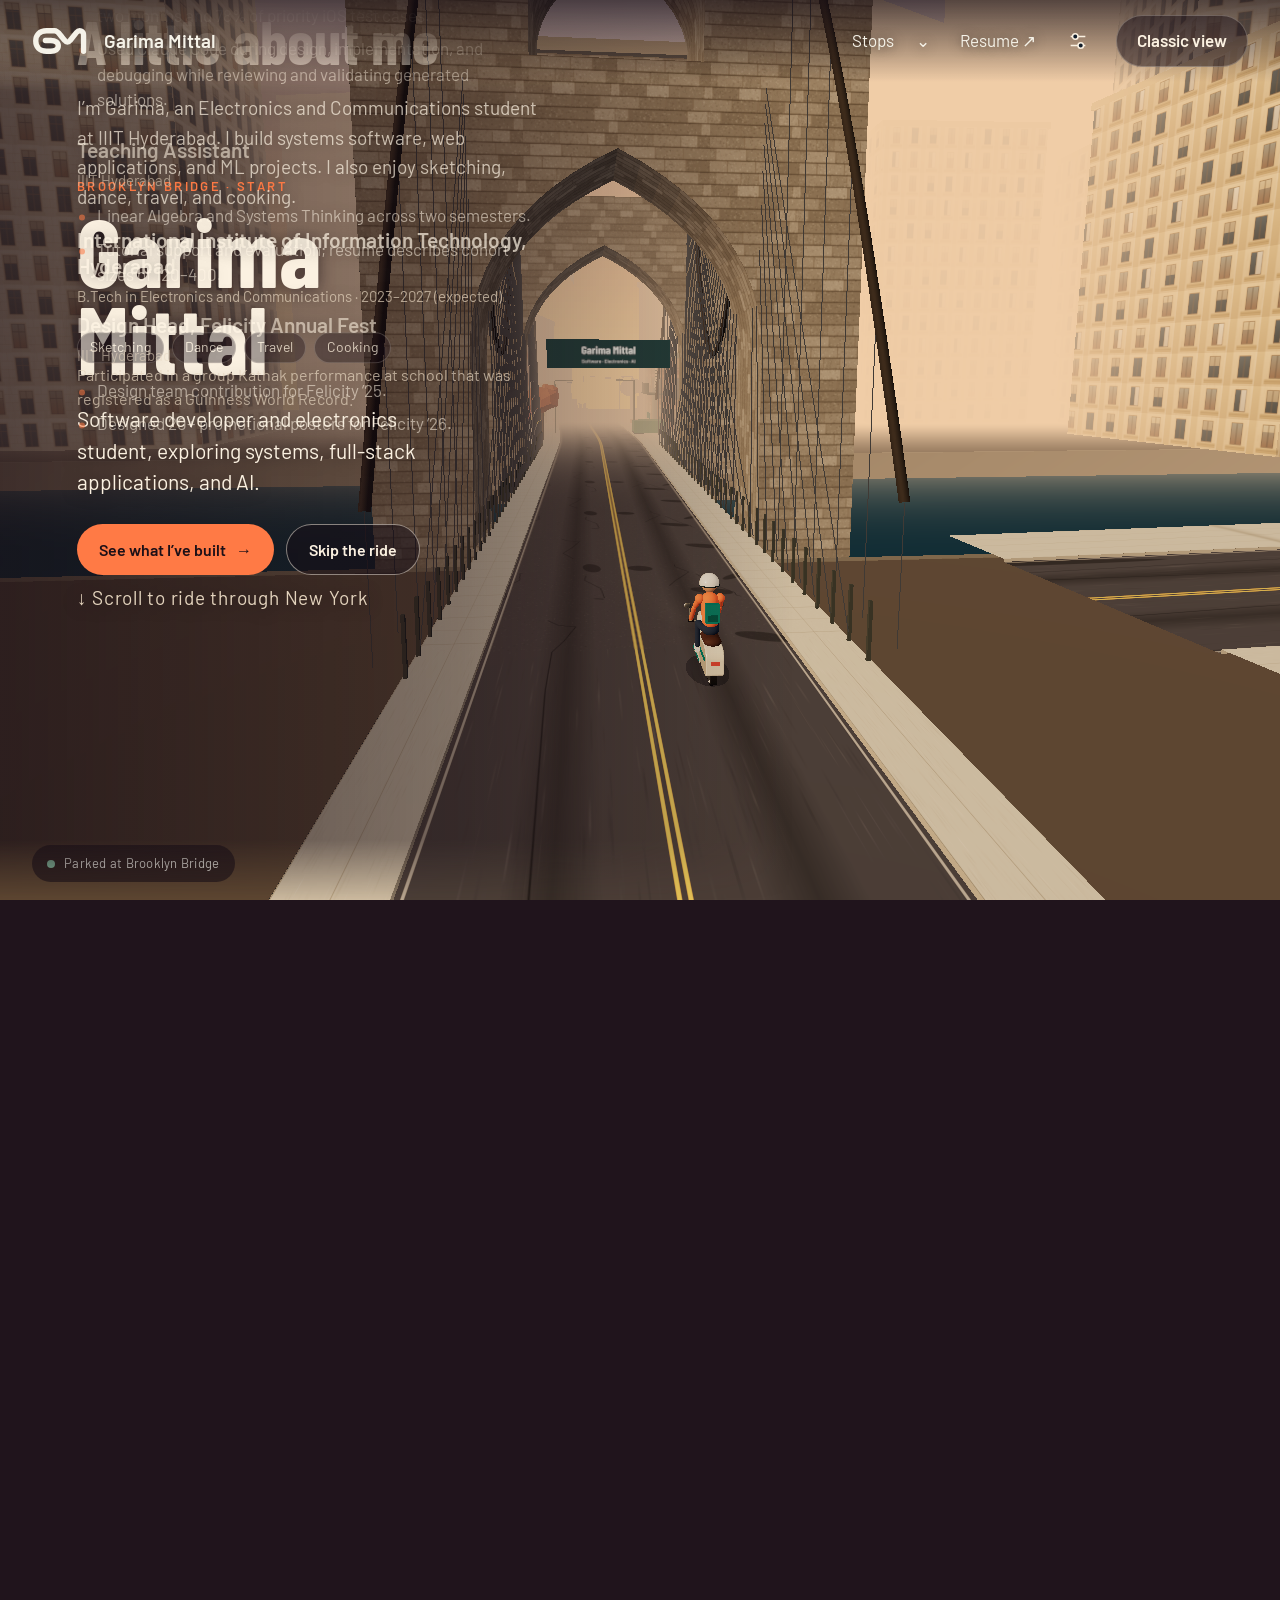
==== commit 9fdded5c: "Replace portfolio with the NYC scooter ride Previous site preserved on the old-site branch." ====
--- a/index.html
+++ b/index.html
@@ -1,263 +1,30 @@
-<!DOCTYPE html>
+<!doctype html>
 <html lang="en">
-    <head>
-        <meta charset="UTF-8">
-        <title>My portfolio</title>
-        <link rel="stylesheet" href="style.css">
-    </head>
-    <body>
-        <div>
-            <div class="container" id="home">
-                <div class="image-container">
-                    <img src="profile.jpg" alt="Profile Image">
-                </div>
-                <nav>
-                    <ul>
-                        <li> <a href="#home">Home</a></li>
-                        <li> <a href="#about">About</a></li>
-                        <li> <a href="#fun">Fun side</a></li>
-                        <li> <a href="#education">Education</a></li>
-                        <li> <a href="#skills">Skills</a></li>
-                        <li> <a href="#experience">Experience</a></li>
-                        <li> <a href="#extracurriculars">Extracurriculars</a></li>
-                        <li> <a href="#portfolio">Portfolio</a></li>
-                        <li> <a href="#contact">Contact</a></li>
-                    </ul>
-                </nav>
-                <div class="welcome">
-                    <h1>Hi, I'm <span>Garima </span>Mittal.<br></h1>
-                    <h3>And this is my portfolio website.</h3>
-                </div>
-            </div>
-        </div>
-        <div class="about" id="about">
-            <div class="container">
-                <div class="row">
-                    <div class="about-col-1">
-                        <img src="about.jpg" alt="About Image">
-                    </div>
-                    <div class="about-col-2">
-                        <h1 class="sub-title">About Me</h1>
-                        <p>I am Garima, an Electronics undergrad currently pursuing BTech degree in IIIT Hyderabad. I'm passionate about creativity in all its forms. I enjoy designing visuals, exploring new places, and expressing myself through dance. While I also like coding, it’s the mix of motion, color, and imagination that truly drives me. I find joy in creating, whether on paper, stage, or screen.</p>
-                    </div>
-                </div>
-            </div>
-        </div>
-        <div class="fun-facts" id="fun">
-            <div class="fun-facts-container">
-                <div class="fun-facts-row">
-                    <div class="fun-col-1">
-                        <img src="fun.jpg" alt="About Image">
-                    </div>
-                    <div class="fun-col-2">
-                        <h1 class="sub-title">My fun side</h1>
-                        <ul class="fun-list">
-                            <li> I sketch art when I'm bored — sometimes even on sticky notes.</li>
-                            <li> I dance for fun but I'm competitive too.</li>
-                            <li> I dream to see the whole world.</li>
-                            <li> Ok, a cool thing about me is I've a Guinness World Record where I performed Kathak with fellow 1083 students in my high school and it got registered.</li>
-                            <li> I like cooking as well. </li>
-                        </ul>
-                    </div>
-                </div>
-            </div>
-        </div>
-        <div class="education" id="education">
-            <div class="education-container">
-                <div class="edu-left">
-                    <h2 class="section-title">Education</h2>
-                    <p>
-                        I'm currently pursuing a BTech in Electronics and Communication Engineering at IIIT Hyderabad. My academic journey has nurtured a strong foundation in technical principles, problem-solving, and innovation.
-                    </p>
-                </div>
-                <div class="edu-right">
-                    <ul class="edu-list">
-                        <li>
-                            <h3>College - IIIT Hyderabad</h3>
-                            <span>BTech in Electronics and Communication</span><br>
-                            <span>2023 - Present</span>
-                        </li>
-                        <li>
-                            <h3>High School - BCM Arya, Ludhiana</h3>
-                            <span>General Studies</span><br>
-                            <span>2009 - 2023</span>
-                        </li>
-                    </ul>
-                </div>
-            </div>
-        </div>
-        <div class="skills" id="skills">
-            <div class="skills-container">
-                <h2 class="section-title">Skills</h2>
-                <div class="skill">
-                    <div class="skill-name">HTML / CSS </div>
-                        <div class="skill-bar">
-                            <div class="skill-fill htmlcss" data-percent="80%"></div>
-                        </div>
-                    </div>
-                <div class="skill">
-                    <div class="skill-name">React</div>
-                        <div class="skill-bar">
-                            <div class="skill-fill react" data-percent="70%"></div>
-                        </div>
-                    </div>
-                <div class="skill">
-                    <div class="skill-name">C / C++ </div>
-                        <div class="skill-bar">
-                            <div class="skill-fill cpp" data-percent="90%"></div>
-                        </div>
-                    </div>
-                <div class="skill">
-                    <div class="skill-name">Verilog </div>
-                        <div class="skill-bar">
-                            <div class="skill-fill verilog" data-percent="80%"></div>
-                        </div>
-                    </div>
-            </div>
-        </div>
-        <div class="experience" id="experience">
-            <div class="experience-container">
-                <h2 class="sub-title">Experience</h2>
-                <div class="experience-list">
-                    <div class="experience-item">
-                        <div class="experience-heading">
-                            <h3>Software Intern</h3>
-                            <span>May 2026 - July 2026</span>
-                        </div>
-                        <h4>CHUBB, Bengaluru, India</h4>
-                        <p>Built a mobile test automation framework using Cucumber, TypeScript, Appium, WebdriverIO, and BrowserStack, automating 100% of business-provided Android test cases within 2 months through new automation methods and achieving 78% coverage of priority iOS test cases.</p>
-                        <p>Collaborated with Technical and Quality Engineering teams to integrate the framework into testing workflows and earned a Pre-Placement Offer (PPO).</p>
-                    </div>
-                    <div class="experience-item">
-                        <div class="experience-heading">
-                            <h3>Computer Vision–Based Spinal Motion Analysis</h3>
-                            <span>Jan 2026 - Present</span>
-                        </div>
-                        <h4>YOLO, MediaPipe, OpenCV, Python</h4>
-                        <p>Developing a computer vision pipeline to analyze human posture from 20-second exercise videos across multiple bending and mobility movements.</p>
-                        <p>Tracking four spinal reference points (lower back, mid-back, neck, and shoulders) using YOLO detection and MediaPipe pose landmarks to estimate spinal flexion, joint angles, and posture alignment.</p>
-                    </div>
-                </div>
-            </div>
-        </div>
-        <div class="experience" id="extracurriculars">
-            <div class="experience-container">
-                <h2 class="sub-title">Extracurriculars</h2>
-                <div class="experience-list">
-                    <div class="experience-item">
-                        <div class="experience-heading">
-                            <h3>Teaching Assistant</h3>
-                            <span>August 2025 - Present</span>
-                        </div>
-                        <h4>IIIT Hyderabad, Hyderabad, Telangana</h4>
-                        <p>Served as a Teaching Assistant for Linear Algebra and Systems Thinking across two semesters, supporting undergraduate coursework through structured tutorial sessions.</p>
-                        <p>Evaluated coursework for a combined strength of 120-400 students across both courses.</p>
-                    </div>
-                    <div class="experience-item">
-                        <div class="experience-heading">
-                            <h3>Design Head, Felicity Annual Fest</h3>
-                            <span>May 2025 - Present</span>
-                        </div>
-                        <h4>IIIT Hyderabad, Hyderabad, Telangana</h4>
-                        <p>Part of the design team for Felicity '25, creating posters for the annual fest.</p>
-                        <p>Designed 20+ promotional posters for Felicity '26, resulting in a 10% increase in student awareness of the annual festival.</p>
-                    </div>
-                </div>
-            </div>
-        </div>
-        <div id="portfolio">
-            <div class="container-portfolio">
-                <h1 class="sub-title">My Portfolio</h1>
-                <div class="work-list">
-                    <div class="work">
-                        <h3>Custom made c-shell</h3>
-                        <p>Developed a custom shell in C that supports various commands and features like piping, I/O redirection, and job control.</p>
-                        <a href="https://github.com/garimamittal13/C-shell" target="_blank">
-                            <svg xmlns="http://www.w3.org/2000/svg" width="20" height="20" fill="#6acfd1" class="bi bi-box-arrow-up-right" viewBox="0 0 16 16">
-                            <path fill-rule="evenodd" d="M8.636 3.5a.5.5 0 0 0-.5-.5H1.5A1.5 1.5 0 0 0 0 4.5v10A1.5 1.5 0 0 0 1.5 16h10a1.5 1.5 0 0 0 1.5-1.5V7.864a.5.5 0 0 0-1 0V14.5a.5.5 0 0 1-.5.5h-10a.5.5 0 0 1-.5-.5v-10a.5.5 0 0 1 .5-.5h6.636a.5.5 0 0 0 .5-.5"/>
-                            <path fill-rule="evenodd" d="M16 .5a.5.5 0 0 0-.5-.5h-5a.5.5 0 0 0 0 1h3.793L6.146 9.146a.5.5 0 1 0 .708.708L15 1.707V5.5a.5.5 0 0 0 1 0z"/>
-                            </svg>
-                        </a>
-                    </div>
-                    <div class="work">
-                        <h3>RISC-V processor architecture</h3>
-                        <p>Developed a code which runs the instructions sequentially and pipelined. The code handles hazards as well.</p>
-                        <a href="https://github.com/Harshita-K/RISC-V-processor-architecture-" target="_blank">
-                            <svg xmlns="http://www.w3.org/2000/svg" width="20" height="20" fill="#6acfd1" class="bi bi-box-arrow-up-right" viewBox="0 0 16 16">
-                                <path fill-rule="evenodd" d="M8.636 3.5a.5.5 0 0 0-.5-.5H1.5A1.5 1.5 0 0 0 0 4.5v10A1.5 1.5 0 0 0 1.5 16h10a1.5 1.5 0 0 0 1.5-1.5V7.864a.5.5 0 0 0-1 0V14.5a.5.5 0 0 1-.5.5h-10a.5.5 0 0 1-.5-.5v-10a.5.5 0 0 1 .5-.5h6.636a.5.5 0 0 0 .5-.5"/>
-                                <path fill-rule="evenodd" d="M16 .5a.5.5 0 0 0-.5-.5h-5a.5.5 0 0 0 0 1h3.793L6.146 9.146a.5.5 0 1 0 .708.708L15 1.707V5.5a.5.5 0 0 0 1 0z"/>
-                            </svg>
-                        </a>
-                    </div>
-                    <div class="work">
-                        <h3>Buy, Sell, Rent website</h3>
-                        <p>Developed a MERN stack platform to facilitate secure buying and selling among IIIT-H students with OTP verification.</p>
-                        <a href="https://github.com/garimamittal13/Buy-sell-rent-IIIT-H" target="_blank">
-                            <svg xmlns="http://www.w3.org/2000/svg" width="20" height="20" fill="#6acfd1" class="bi bi-box-arrow-up-right" viewBox="0 0 16 16">
-                                <path fill-rule="evenodd" d="M8.636 3.5a.5.5 0 0 0-.5-.5H1.5A1.5 1.5 0 0 0 0 4.5v10A1.5 1.5 0 0 0 1.5 16h10a1.5 1.5 0 0 0 1.5-1.5V7.864a.5.5 0 0 0-1 0V14.5a.5.5 0 0 1-.5.5h-10a.5.5 0 0 1-.5-.5v-10a.5.5 0 0 1 .5-.5h6.636a.5.5 0 0 0 .5-.5"/>
-                                <path fill-rule="evenodd" d="M16 .5a.5.5 0 0 0-.5-.5h-5a.5.5 0 0 0 0 1h3.793L6.146 9.146a.5.5 0 1 0 .708.708L15 1.707V5.5a.5.5 0 0 0 1 0z"/>
-                            </svg>
-                        </a>
-                    </div>
-                    <div class="work">
-                        <h3>Distributed Network File System</h3>
-                        <p>Designed a client-server file system in C with efficient metadata management and fault-tolerant mechanisms.</p>
-                        <a href="https://github.com/garimamittal13/networking-file-system" target="_blank">
-                            <svg xmlns="http://www.w3.org/2000/svg" width="20" height="20" fill="#6acfd1" class="bi bi-box-arrow-up-right" viewBox="0 0 16 16">
-                                <path fill-rule="evenodd" d="M8.636 3.5a.5.5 0 0 0-.5-.5H1.5A1.5 1.5 0 0 0 0 4.5v10A1.5 1.5 0 0 0 1.5 16h10a1.5 1.5 0 0 0 1.5-1.5V7.864a.5.5 0 0 0-1 0V14.5a.5.5 0 0 1-.5.5h-10a.5.5 0 0 1-.5-.5v-10a.5.5 0 0 1 .5-.5h6.636a.5.5 0 0 0 .5-.5"/>
-                                <path fill-rule="evenodd" d="M16 .5a.5.5 0 0 0-.5-.5h-5a.5.5 0 0 0 0 1h3.793L6.146 9.146a.5.5 0 1 0 .708.708L15 1.707V5.5a.5.5 0 0 0 1 0z"/>
-                            </svg>
-                        </a>
-                    </div>
-                    <div class="work">
-                        <h3>AI-powered Financial Dashboard</h3>
-                        <p>Built a full-stack platform using Next.js, Prisma, Supabase, Arcjet, Inngest, and Gemini AI for budget analysis.</p>
-                        <a href="https://github.com/garimamittal13/financial-dashboard" target="_blank">
-                            <svg xmlns="http://www.w3.org/2000/svg" width="20" height="20" fill="#6acfd1" class="bi bi-box-arrow-up-right" viewBox="0 0 16 16">
-                                <path fill-rule="evenodd" d="M8.636 3.5a.5.5 0 0 0-.5-.5H1.5A1.5 1.5 0 0 0 0 4.5v10A1.5 1.5 0 0 0 1.5 16h10a1.5 1.5 0 0 0 1.5-1.5V7.864a.5.5 0 0 0-1 0V14.5a.5.5 0 0 1-.5.5h-10a.5.5 0 0 1-.5-.5v-10a.5.5 0 0 1 .5-.5h6.636a.5.5 0 0 0 .5-.5"/>
-                                <path fill-rule="evenodd" d="M16 .5a.5.5 0 0 0-.5-.5h-5a.5.5 0 0 0 0 1h3.793L6.146 9.146a.5.5 0 1 0 .708.708L15 1.707V5.5a.5.5 0 0 0 1 0z"/>
-                            </svg>
-                        </a>
-                    </div>
-                    <div class="work">
-                        <h3>Sentiment Analysis Web App</h3>
-                        <p>Engineered an emotion detection app using fine-tuned BERT and RoBERTa, featuring dynamic visualizations.</p>
-                        <a href="https://github.com/garimamittal13/megathon-24" target="_blank">
-                            <svg xmlns="http://www.w3.org/2000/svg" width="20" height="20" fill="#6acfd1" class="bi bi-box-arrow-up-right" viewBox="0 0 16 16">
-                                <path fill-rule="evenodd" d="M8.636 3.5a.5.5 0 0 0-.5-.5H1.5A1.5 1.5 0 0 0 0 4.5v10A1.5 1.5 0 0 0 1.5 16h10a1.5 1.5 0 0 0 1.5-1.5V7.864a.5.5 0 0 0-1 0V14.5a.5.5 0 0 1-.5.5h-10a.5.5 0 0 1-.5-.5v-10a.5.5 0 0 1 .5-.5h6.636a.5.5 0 0 0 .5-.5"/>
-                                <path fill-rule="evenodd" d="M16 .5a.5.5 0 0 0-.5-.5h-5a.5.5 0 0 0 0 1h3.793L6.146 9.146a.5.5 0 1 0 .708.708L15 1.707V5.5a.5.5 0 0 0 1 0z"/>
-                            </svg>
-                        </a>
-                    </div>
-                </div>
-            </div>
-        </div>
-    <footer class="contact-bar" id="contact">
-        <div class="contact-container">
-            <h2>Contact Me</h2>
-            <div class="contact-icons">
-                <a href="https://github.com/garimamittal13" target="_blank" aria-label="GitHub">
-                    <svg xmlns="http://www.w3.org/2000/svg" width="16" height="16" fill="currentColor" class="bi bi-github" viewBox="0 0 16 16">
-                    <path d="M8 0C3.58 0 0 3.58 0 8c0 3.54 2.29 6.53 5.47 7.59.4.07.55-.17.55-.38 0-.19-.01-.82-.01-1.49-2.01.37-2.53-.49-2.69-.94-.09-.23-.48-.94-.82-1.13-.28-.15-.68-.52-.01-.53.63-.01 1.08.58 1.23.82.72 1.21 1.87.87 2.33.66.07-.52.28-.87.51-1.07-1.78-.2-3.64-.89-3.64-3.95 0-.87.31-1.59.82-2.15-.08-.2-.36-1.02.08-2.12 0 0 .67-.21 2.2.82.64-.18 1.32-.27 2-.27s1.36.09 2 .27c1.53-1.04 2.2-.82 2.2-.82.44 1.1.16 1.92.08 2.12.51.56.82 1.27.82 2.15 0 3.07-1.87 3.75-3.65 3.95.29.25.54.73.54 1.48 0 1.07-.01 1.93-.01 2.2 0 .21.15.46.55.38A8.01 8.01 0 0 0 16 8c0-4.42-3.58-8-8-8"/>
-                    </svg>
-                </a>
-                <a href="https://www.linkedin.com/in/garima-mittal-309bb6292/" target="_blank" aria-label="LinkedIn">
-                    <svg xmlns="http://www.w3.org/2000/svg" width="16" height="16" fill="currentColor" class="bi bi-linkedin" viewBox="0 0 16 16">
-                    <path d="M0 1.146C0 .513.526 0 1.175 0h13.65C15.474 0 16 .513 16 1.146v13.708c0 .633-.526 1.146-1.175 1.146H1.175C.526 16 0 15.487 0 14.854zm4.943 12.248V6.169H2.542v7.225zm-1.2-8.212c.837 0 1.358-.554 1.358-1.248-.015-.709-.52-1.248-1.342-1.248S2.4 3.226 2.4 3.934c0 .694.521 1.248 1.327 1.248zm4.908 8.212V9.359c0-.216.016-.432.08-.586.173-.431.568-.878 1.232-.878.869 0 1.216.662 1.216 1.634v3.865h2.401V9.25c0-2.22-1.184-3.252-2.764-3.252-1.274 0-1.845.7-2.165 1.193v.025h-.016l.016-.025V6.169h-2.4c.03.678 0 7.225 0 7.225z"/>
-                    </svg>
-                </a>
-                <a href="https://facebook.com/garimamittal13" target="_blank" aria-label="Facebook">
-                    <svg xmlns="http://www.w3.org/2000/svg" width="16" height="16" fill="currentColor" class="bi bi-facebook" viewBox="0 0 16 16">
-                    <path d="M16 8.049c0-4.446-3.582-8.05-8-8.05C3.58 0-.002 3.603-.002 8.05c0 4.017 2.926 7.347 6.75 7.951v-5.625h-2.03V8.05H6.75V6.275c0-2.017 1.195-3.131 3.022-3.131.876 0 1.791.157 1.791.157v1.98h-1.009c-.993 0-1.303.621-1.303 1.258v1.51h2.218l-.354 2.326H9.25V16c3.824-.604 6.75-3.934 6.75-7.951"/>
-                    </svg>
-                </a>
-                <a href="mailto:garima.mittal@students.iiit.ac.in" aria-label="Gmail">
-                    <svg xmlns="http://www.w3.org/2000/svg" width="16" height="16" fill="currentColor" class="bi bi-envelope-fill" viewBox="0 0 16 16">
-                    <path d="M.05 3.555A2 2 0 0 1 2 2h12a2 2 0 0 1 1.95 1.555L8 8.414zM0 4.697v7.104l5.803-3.558zM6.761 8.83l-6.57 4.027A2 2 0 0 0 2 14h12a2 2 0 0 0 1.808-1.144l-6.57-4.027L8 9.586zm3.436-.586L16 11.801V4.697z"/>
-                    </svg>
-                </a>
-            </div>
-        </div>
-    </footer>
-</body>
-</html>+  <head>
+    <meta charset="UTF-8" />
+    <meta name="viewport" content="width=device-width, initial-scale=1.0, viewport-fit=cover, interactive-widget=resizes-content" />
+    <meta name="theme-color" media="(prefers-color-scheme: light)" content="#101c2a" />
+    <meta name="theme-color" media="(prefers-color-scheme: dark)" content="#101c2a" />
+    <meta name="description" content="Garima Mittal's personal portfolio: software, electronics, AI, and a scooter ride through a miniature New York." />
+    <link rel="icon" type="image/svg+xml" href="./assets/favicon.svg" />
+    <link rel="canonical" href="https://garimamittal13.github.io/" />
+    <meta property="og:type" content="website" />
+    <meta property="og:title" content="Garima Mittal — Night Ride" />
+    <meta property="og:description" content="Software, electronics, AI, and the things I’ve built. Take a scooter ride through my portfolio." />
+    <meta property="og:url" content="https://garimamittal13.github.io/" />
+    <meta property="og:image" content="https://garimamittal13.github.io/assets/night-ride-og.png" />
+    <meta property="og:image:width" content="1200" />
+    <meta property="og:image:height" content="630" />
+    <meta property="og:image:alt" content="Garima Mittal’s portfolio scooter on a miniature Brooklyn Bridge." />
+    <meta name="twitter:card" content="summary_large_image" />
+    <link rel="preload" href="./assets/fonts/barlow-400.ttf" as="font" type="font/ttf" crossorigin />
+    <link rel="preload" href="./assets/fonts/barlow-condensed-700.ttf" as="font" type="font/ttf" crossorigin />
+    <title>Garima Mittal — Night Ride</title>
+    <script type="module" crossorigin src="./assets/index-Gfkm01Mr.js"></script>
+    <link rel="stylesheet" crossorigin href="./assets/index-BQ1uNSY-.css">
+  <script type="application/ld+json">{"@context":"https://schema.org","@type":"Person","name":"Garima Mittal","description":"Software developer and electronics student, exploring systems, full-stack applications, and AI.","url":"https://garimamittal13.github.io/","sameAs":["https://github.com/garimamittal13","https://www.linkedin.com/in/garima-mittal-309bb6292/"]}</script></head>
+  <body>
+    <div id="root"><div class="initial-loading" role="status"><strong>Garima Mittal</strong><p>Preparing your city ride…</p><a href="./classic.html">Open Classic view</a></div></div>
+    <noscript><style>.initial-loading{display:none}</style><div class="app classic-view"><header class="site-header"><a class="brand" aria-label="Garima Mittal" href="./index.html"><img src="./assets/gm-mark.svg" width="58" height="36" alt=""/><span>Garima Mittal</span></a><div class="header-actions"><nav class="static-sections" aria-label="Portfolio sections"><a href="#classic-projects">Projects</a><a href="#classic-contact">Contact</a></nav><a class="header-resume" href="./resume.pdf">Resume</a><a class="view-toggle" href="./index.html">Take the ride</a></div></header><main class="classic-main" id="main-content" tabindex="-1"><section class="classic-intro" id="classic-about"><div><h1 id="classic-title" tabindex="-1">Garima Mittal</h1><p class="lead">Software developer and electronics student, exploring systems, full-stack applications, and AI.</p><p>I’m Garima, an Electronics and Communications student at IIIT Hyderabad. I build systems software, web applications, and ML projects. I also enjoy sketching, dance, travel, and cooking.</p><div class="inline-links"><a class="primary" href="#classic-projects">Explore projects ↓</a><a class="secondary" href="./resume.pdf" target="_blank" rel="noopener">Resume ↗</a></div></div></section><section id="classic-projects"><div class="section-heading"><h2>Things I’ve built</h2><p>Software, ML, electronics, and other explorations.</p></div><p class="count" aria-live="polite">17 projects</p><div class="project-directory"><details><summary>Distributed Network File System</summary><p>Client–server file system with naming and storage servers, metadata lookup, concurrent operations, caching, and redundancy.</p><p class="compact">C · POSIX threads · Sockets · Semaphores · Locks</p><ul><li>Naming server coordinates metadata and file operations across storage servers.</li><li>Client commands cover reading, writing, creating, copying, listing, and deleting files.</li><li>Uses POSIX threads, sockets, and synchronization primitives.</li></ul><div class="inline-links"><a href="https://github.com/garimamittal13/networking-file-system" target="_blank" rel="noopener">View source code ↗</a></div></details><details><summary>AI-powered Financial Dashboard</summary><p>Personal-finance platform for tracking transactions, exploring budgets, and AI-assisted financial insights.</p><p class="compact">Next.js · React · Prisma · Supabase/PostgreSQL · Clerk · Gemini AI · Arcjet · Inngest</p><ul><li>Transaction tracking and financial summaries backed by Prisma.</li><li>Clerk authentication and protected application routes.</li><li>Gemini-assisted insights and event-driven workflows.</li></ul><div class="inline-links"><a href="https://github.com/garimamittal13/financial-dashboard" target="_blank" rel="noopener">View source code ↗</a></div></details><details><summary>Custom C Shell</summary><p>Unix-like shell with command execution, piping, redirection, foreground/background jobs, logging, and custom built-ins.</p><p class="compact">C · POSIX processes · Pipes · Signals · Make · libcurl</p><ul><li>Foreground/background processes, pipes, and I/O redirection.</li><li>Persistent command logging and rc-style shell configuration.</li><li>Modular built-ins for file search, process inspection, monitoring, and help.</li></ul><div class="inline-links"><a href="https://github.com/garimamittal13/C-shell" target="_blank" rel="noopener">View source code ↗</a></div></details><details><summary>IIIT-H Buy, Sell, Rent Marketplace</summary><p>Campus marketplace with authentication, product listings, search, and OTP verification.</p><p class="compact">MongoDB · Express · React · Node.js · JavaScript · JWT</p><ul><li>Listing creation, browsing, and management for the IIIT-H community.</li><li>Authentication and OTP verification in the campus marketplace workflow.</li><li>Client application with separate route, middleware, and model layers.</li></ul><div class="inline-links"><a href="https://github.com/garimamittal13/Buy-sell-rent-IIIT-H" target="_blank" rel="noopener">View source code ↗</a><a href="https://buy-sell-rent-iiit-h.onrender.com" target="_blank" rel="noopener">Live project ↗</a></div></details><details><summary>RISC-V Processor</summary><p>Sequential and five-stage pipelined processor designs with forwarding and a load-use hazard/stall unit.</p><p class="compact">Verilog · RISC-V · Digital design</p><ul><li>Sequential and five-stage pipelined designs implemented in Verilog.</li><li>Datapath and control logic organized around instruction stages.</li><li>Forwarding and a load-use hazard/stall unit in the pipelined implementation.</li></ul><div class="inline-links"><a href="https://github.com/garimamittal13/risc-v" target="_blank" rel="noopener">View source code ↗</a><a href="https://github.com/garimamittal13/risc-v/blob/main/project_report_team_10.pdf" target="_blank" rel="noopener">Processor project report ↗</a></div></details><details><summary>Emotion &amp; Sentiment Analysis</summary><p>Megathon 2024 web app that predicts six emotion classes and visualizes sentiment intensity over successive text inputs.</p><p class="compact">Python · Flask · PyTorch · Transformers · BERT · Matplotlib · JavaScript</p><div class="inline-links"><a href="https://github.com/garimamittal13/megathon-24" target="_blank" rel="noopener">View source code ↗</a></div></details><details><summary>GPT-2 Fine-tuning &amp; Quantization</summary><p>Fine-tunes GPT-2 Small for news classification and compares FP32, INT8, and 4-bit inference workflows.</p><p class="compact">Python · PyTorch · Transformers · AG News · INT8 · bitsandbytes · NF4</p><div class="inline-links"><a href="https://github.com/garimamittal13/fine-tune-gpt-2-small" target="_blank" rel="noopener">View source code ↗</a></div></details><details><summary>Statistical Methods in AI</summary><p>Coursework collection covering regression, clustering, PCA, neural networks, forecasting, and anomaly detection.</p><p class="compact">Python · NumPy · Pandas · scikit-learn · PyTorch · Matplotlib · Seaborn</p><div class="inline-links"><a href="https://github.com/garimamittal13/SMAI-M25" target="_blank" rel="noopener">View source code ↗</a></div></details><details><summary>Neuroimaging &amp; Brain Encoding</summary><p>Neuroimaging preprocessing, decoding, and visual encoding experiments using fMRI/MEG and model representations.</p><p class="compact">Python · NumPy · scikit-learn · PyTorch · MNE · Nilearn</p><div class="inline-links"><a href="https://github.com/garimamittal13/csai_S26" target="_blank" rel="noopener">View source code ↗</a></div></details><details><summary>Memory Fidelity &amp; Event Boundaries</summary><p>Analyzes Mnemonic Similarity Task data to study recognition memory, lure discrimination, and event-boundary effects.</p><p class="compact">R · lme4 · emmeans · ggplot2 · Mixed-effects models</p><div class="inline-links"><a href="https://github.com/garimamittal13/brsm_S26" target="_blank" rel="noopener">View source code ↗</a></div></details><details><summary>Real Estate Price Drivers</summary><p>Data cleaning, quality checks, exploratory analysis, and baseline Random Forest price modeling for Indian property listings.</p><p class="compact">Python · Pandas · NumPy · scikit-learn · Matplotlib · Seaborn</p><div class="inline-links"><a href="https://github.com/garimamittal13/Real-Estate-Price-Drivers-Analysis" target="_blank" rel="noopener">View source code ↗</a></div></details><details><summary>Cross-Language Brain Alignment</summary><p>Team course project exploring how transformer mechanisms and representations align with English and Chinese fMRI responses.</p><p class="compact">Transformer representations · fMRI · Ridge regression · Sparse autoencoders · LoRA · Quantization</p><div class="inline-links"><a href="https://github.com/garimamittal13/csai-litcoder-platfrom" target="_blank" rel="noopener">View source code ↗</a><a href="https://garimamittal13.github.io/csai-litcoder-platfrom/" target="_blank" rel="noopener">Live project ↗</a></div></details><details><summary>Opinion Network Formation</summary><p>Team analysis of opinion-survey correlations as a network, including centrality measures and visual interpretation.</p><p class="compact">Python · Pandas · NumPy · NetworkX · Matplotlib · LaTeX</p><p>My contribution: Visual-Spatial Analysis &amp; Typesetting</p><div class="inline-links"><a href="https://github.com/garimamittal13/Dynamical-Processes-and-Complex-Networks" target="_blank" rel="noopener">View source code ↗</a></div></details><details><summary>Error-Correction Visualization</summary><p>Repository containing animation source, rendered videos, and a report on forward error correction for wireless media streaming.</p><p class="compact">Python · Manim</p><div class="inline-links"><a href="https://github.com/garimamittal13/Manim-project" target="_blank" rel="noopener">View source code ↗</a></div></details><details><summary>Quadrature Oscillator</summary><p>Electronics project with circuit simulation files, a presentation, and a report.</p><p class="compact">Electronics exploration</p><div class="inline-links"><a href="https://github.com/garimamittal13/Quadrature-Oscillator" target="_blank" rel="noopener">View source code ↗</a></div></details><details><summary>Audio Amplifier</summary><p>Electronics project with components, simulation files, and a report.</p><p class="compact">Electronics exploration</p><div class="inline-links"><a href="https://github.com/garimamittal13/audio-amplifier" target="_blank" rel="noopener">View source code ↗</a></div></details><details><summary>Carry-Lookahead Adder</summary><p>Digital-electronics repository containing Verilog, Magic layouts, ngspice files, and a project report.</p><p class="compact">Verilog · Magic · ngspice</p><div class="inline-links"><a href="https://github.com/garimamittal13/Carry-lookahead-adder" target="_blank" rel="noopener">View source code ↗</a></div></details></div></section><section id="classic-experience"><h2>Experience</h2><article><h3>CHUBB · Software Intern</h3><p class="compact">Bengaluru, India · May 2026–Jul 2026</p><ul><li>Built a mobile test automation framework using Cucumber, TypeScript, Appium, WebdriverIO, and BrowserStack.</li><li>Automated all business-provided Android test cases within two months and 78% of priority iOS test cases.</li><li>Used Claude Code during design, implementation, and debugging while reviewing and validating generated solutions.</li><li>Collaborated with Technical and Quality Engineering teams.</li></ul></article></section><section id="classic-education"><h2>Education</h2><article><h3>International Institute of Information Technology, Hyderabad</h3><p>B.Tech in Electronics and Communications</p><p class="compact">2023-07–2027-05 (expected) · CGPA 7.56</p></article><article><h3>B.C.M. Arya Model Sr. Sec. School</h3><p>School education</p><p class="compact">2009-04–2023-04</p><p>95% in +2 CBSE Boards</p></article></section><section id="classic-extracurriculars"><h2>Extracurriculars</h2><article><h3>Teaching Assistant</h3><p>Linear Algebra and Systems Thinking across two semesters.</p><p>Tutorial support and evaluation; resume describes cohort sizes of 120–400.</p></article><article><h3>Design Head, Felicity Annual Fest</h3><p>Design team contribution for Felicity ’25.</p><p>Designed 20+ promotional posters for Felicity ’26.</p></article><article><h3>Kathak group performance — Guinness World Record participation</h3><p>Participated in a group Kathak performance at school that was registered as a Guinness World Record.</p></article></section><section id="classic-research"><h2>Research &amp; explorations</h2><article><h3>Computer Vision–Based Spinal Motion Analysis</h3><p class="compact">Pending</p><p>Computer-vision pipeline for posture analysis from 20-second exercise videos, tracking spinal reference points to estimate flexion and alignment.</p><div class="inline-links"></div></article><article><h3>Cross-Language Brain Alignment</h3><p class="compact">course project</p><p>Team course project exploring how transformer mechanisms and representations align with English and Chinese fMRI responses.</p><div class="inline-links"><a href="https://github.com/garimamittal13/csai-litcoder-platfrom" target="_blank" rel="noopener">Explore the project ↗</a><a href="https://github.com/garimamittal13/csai-litcoder-platfrom/blob/main/csai_project_report.pdf" target="_blank" rel="noopener">Course project report ↗</a></div></article><article><h3>Neuroimaging &amp; Brain Encoding</h3><p class="compact">coursework / research exploration</p><p>Neuroimaging preprocessing, decoding, and visual encoding experiments using fMRI/MEG and model representations.</p><div class="inline-links"><a href="https://github.com/garimamittal13/csai_S26" target="_blank" rel="noopener">Explore the project ↗</a><a href="https://github.com/garimamittal13/csai_S26/blob/main/ass1/fmri/fMRI_Analysis_Report.pdf" target="_blank" rel="noopener">fMRI analysis report ↗</a><a href="https://github.com/garimamittal13/csai_S26/blob/main/ass1/meg/MEG_Analysis_Report.pdf" target="_blank" rel="noopener">MEG analysis report ↗</a></div></article><article><h3>Memory Fidelity &amp; Event Boundaries</h3><p class="compact">behavioral analysis / coursework</p><p>Analyzes Mnemonic Similarity Task data to study recognition memory, lure discrimination, and event-boundary effects.</p><div class="inline-links"><a href="https://github.com/garimamittal13/brsm_S26" target="_blank" rel="noopener">Explore the project ↗</a><a href="https://github.com/garimamittal13/brsm_S26/blob/main/brsm_data/MST_Events_Final_WithSupplement%20(1).pdf" target="_blank" rel="noopener">Behavioral-analysis report ↗</a></div></article></section><section id="classic-skills"><h2>Things I work with</h2><div class="skill-groups"><article><h3>Languages</h3><p>C · C++ · Python · TypeScript · JavaScript · SQL · MATLAB · Verilog · RISC-V Assembly</p></article><article><h3>Web &amp; Databases</h3><p>React · Next.js · Node.js · Express · HTML · CSS · MongoDB · PostgreSQL · Supabase · Prisma</p></article><article><h3>Systems</h3><p>Operating systems · Multithreading · Socket programming · Semaphores and locks · Git · Linux · REST APIs · Microservices · Kafka</p></article><article><h3>ML &amp; Data</h3><p>PyTorch · Transformers · BERT · GPT-2 · scikit-learn · NumPy · Pandas · Matplotlib · R · ggplot2 · MNE · Nilearn · Computer vision · Statistical modeling</p></article><article><h3>Testing &amp; Tools</h3><p>Cucumber · Appium · WebdriverIO · BrowserStack · LaTeX · Power BI · Claude Code</p></article><article><h3>Electronics &amp; Visualization</h3><p>Digital design · RISC-V architecture · Circuit simulation · Manim</p></article></div></section><section class="classic-contact" id="classic-contact"><h2>Say hello</h2><a href="mailto:garima.mittal@students.iiit.ac.in">garima.mittal@students.iiit.ac.in</a><div class="inline-links"><a href="https://github.com/garimamittal13" target="_blank" rel="noopener">GitHub ↗</a><a href="https://www.linkedin.com/in/garima-mittal-309bb6292/" target="_blank" rel="noopener">LinkedIn ↗</a><a href="./resume.pdf" download="Garima-Mittal-Resume.pdf">Download resume ↓</a></div></section></main></div></noscript>
+  </body>
+</html>
--- a/assets/index-BQ1uNSY-.css
+++ b/assets/index-BQ1uNSY-.css
@@ -0,0 +1 @@
+html.lenis,html.lenis body{height:auto}.lenis:not(.lenis-autoToggle).lenis-stopped{overflow:clip}.lenis [data-lenis-prevent],.lenis [data-lenis-prevent-wheel],.lenis [data-lenis-prevent-touch],.lenis [data-lenis-prevent-vertical],.lenis [data-lenis-prevent-horizontal]{overscroll-behavior:contain}.lenis.lenis-smooth iframe{pointer-events:none}.lenis.lenis-autoToggle{transition-behavior:allow-discrete;transition-property:overflow;transition-duration:1ms}@font-face{font-family:Barlow;src:url(../assets/fonts/barlow-400.ttf)format("truetype");font-weight:400;font-display:swap}@font-face{font-family:Barlow;src:url(../assets/fonts/barlow-500.ttf)format("truetype");font-weight:500;font-display:swap}@font-face{font-family:Barlow;src:url(../assets/fonts/barlow-600.ttf)format("truetype");font-weight:600;font-display:swap}@font-face{font-family:Barlow Condensed;src:url(../assets/fonts/barlow-condensed-700.ttf)format("truetype");font-weight:700;font-display:swap}:root{color:#f5f2e8;font-synthesis:none;--night:#101c2a;--surface:#1a2d3d;--paper:#f5f2e8;--taxi:#f6c744;--green:#21624b;--muted:#b6c3ce;--focus:#8edce0;--ease-out:cubic-bezier(.23,1,.32,1);--lightningcss-light: ;--lightningcss-dark:initial;color-scheme:dark;background:#101c2a;font-family:Barlow,Arial,sans-serif;font-size:17px;line-height:1.6}*{box-sizing:border-box}body{margin:0}button,a,summary{-webkit-tap-highlight-color:transparent}button{font:inherit;cursor:pointer;border:0}button:disabled{opacity:.5;cursor:default}a{color:inherit;text-underline-offset:4px}button,a,summary{touch-action:manipulation}button:focus-visible,a:focus-visible,summary:focus-visible{outline:3px solid var(--focus);outline-offset:4px}h1,h2,h3,p{margin:0}h1,h2,h3{text-wrap:balance;font-family:Barlow Condensed,Arial Narrow,sans-serif;line-height:1.04}h1{font-size:clamp(3.4rem,6.5vw,6.5rem)}h2{font-size:clamp(2.1rem,3.6vw,3.5rem)}h3{font-size:1.7rem}p+p{margin-top:16px}img{max-width:100%;height:auto;display:block}.skip-link{z-index:100;background:var(--taxi);color:var(--night);padding:12px 20px;position:fixed;top:-100px;left:20px}.skip-link:focus{top:12px}.site-header{z-index:30;background:var(--night);justify-content:space-between;align-items:center;gap:20px;min-height:82px;padding:15px 32px;display:flex;position:fixed;inset:0 0 auto}.brand{white-space:nowrap;align-items:center;gap:14px;min-height:48px;font-size:19px;font-weight:600;text-decoration:none;display:flex}.brand img{width:58px;height:36px}.header-actions{align-items:center;gap:20px;display:flex}.header-resume{min-height:48px;padding:10px 4px;text-decoration:none}.view-toggle{background:var(--taxi);color:var(--night);border-radius:3px;min-height:48px;padding:11px 20px;font-weight:600}.stops-menu{position:relative}.stops-menu summary{cursor:pointer;align-items:center;gap:22px;min-height:48px;padding:10px;list-style:none;display:flex}.stops-menu summary::-webkit-details-marker{display:none}.stops-menu nav{background:var(--surface);min-width:310px;max-height:70svh;padding:12px;position:absolute;top:62px;right:0;overflow:auto;box-shadow:0 16px 40px #0005}.stops-menu nav a{justify-content:space-between;align-items:center;gap:24px;min-height:48px;padding:10px 12px;text-decoration:none;display:flex}.stops-menu nav a span{color:var(--muted);font-size:13px}.scene-stage{z-index:0;pointer-events:none;background:#bcb5a8;position:fixed;inset:82px 0 0}.scene-stage canvas{display:block}.ride-content{z-index:4;pointer-events:none;position:relative}.scroll-track{pointer-events:none;width:1px}.stop-panel{overscroll-behavior:auto;background:var(--night);opacity:0;visibility:hidden;pointer-events:none;width:min(390px,32vw);max-height:calc(100svh - 310px);transition:opacity .18s var(--ease-out),transform .18s var(--ease-out),visibility 0s .18s;scrollbar-width:thin;padding:28px;position:fixed;top:120px;right:32px;overflow:auto;transform:translateY(12px)}.stop-panel.active{opacity:1;visibility:visible;pointer-events:auto;transition-duration:.22s,.22s,0s;transform:translateY(0)}.stop-panel[data-keyboard=true]{transition:none}.stop-panel h1,.stop-panel h2{outline:none;margin:12px 0 24px}.place-name{color:var(--muted);font-size:14px}.stop-copy>p{font-size:17px}.stop-copy>.compact{color:var(--muted);font-size:15px}.intro-panel{background:#101c2af5;width:410px;max-width:37vw;top:145px;left:32px;right:auto}.intro-panel h1{max-width:8ch;font-size:clamp(3.3rem,5.8vw,5.5rem)}.stop-instruction{color:var(--muted);margin-bottom:24px}.primary,.secondary{border-radius:3px;justify-content:center;align-items:center;gap:12px;min-height:48px;padding:11px 20px;font-weight:600;text-decoration:none;display:inline-flex}.primary{background:var(--taxi);color:var(--night)}.secondary{background:var(--surface);color:var(--paper)}.text-button{color:var(--paper);text-align:left;text-underline-offset:4px;background:0 0;min-height:48px;padding:12px 0;text-decoration:underline}.ride-on{background:var(--surface);width:100%;color:var(--paper);text-align:left;justify-content:space-between;align-items:center;gap:20px;min-height:48px;margin-top:24px;padding:12px 16px;display:flex}.ride-on span{color:var(--taxi)}.project-links{margin:16px 0 4px;padding:0;list-style:none}.project-links li a{justify-content:space-between;align-items:center;min-height:44px;padding:9px 0;font-size:15px;text-decoration:none;display:flex}.project-links li a:hover{text-decoration:underline}.contact-email{overflow-wrap:anywhere;margin:20px 0;font-size:17px;display:block}.inline-links{flex-wrap:wrap;align-items:center;gap:16px;margin-top:24px;display:flex}.inline-links a{align-items:center;min-height:48px;display:inline-flex}.ride-hud{background:var(--night);z-index:10;padding:18px 32px 12px;position:fixed;bottom:0;left:0;right:0}.journey-state{align-items:center;gap:10px;margin-bottom:14px;font-size:14px;display:flex}.status-light{background:var(--taxi);border-radius:50%;flex:none;width:8px;height:8px}.status-light.stopped{background:#8fc9a7}.journey-percent{color:var(--muted);font-variant-numeric:tabular-nums;margin-left:auto}.route-strip{grid-template-columns:repeat(8,1fr);gap:12px;display:grid}.route-strip a{min-height:44px;color:var(--muted);align-items:center;gap:10px;font-size:13px;text-decoration:none;display:flex}.station-dot{background:#657784;border-radius:50%;flex:none;width:12px;height:12px}.route-strip a[aria-current=step]{color:var(--paper);font-weight:600}.route-strip a[aria-current=step] .station-dot{background:var(--taxi)}.progress-track{background:var(--surface);height:3px;margin-top:8px}.progress-track>div{background:var(--taxi);transform-origin:0;height:100%;transform:scaleX(0)}.prototype-note{color:var(--muted);margin-top:8px;font-size:12px}.world-sign{background:var(--green);color:var(--paper);white-space:nowrap;padding:12px 20px;font-family:Barlow Condensed,sans-serif;font-size:28px;font-weight:700;line-height:1}.loader{z-index:25;background:var(--night);text-align:center;flex-direction:column;justify-content:center;align-items:center;gap:24px;padding:32px;display:flex;position:fixed;inset:82px 0 0}.loader strong{font-family:Barlow Condensed,sans-serif;font-size:40px}.loader p{max-width:34ch;color:var(--muted)}.classic-view{background:var(--paper);color:#172432;--lightningcss-light:initial;--lightningcss-dark: ;color-scheme:light;min-height:100svh}.classic-view .site-header{color:var(--paper);position:sticky}.classic-main{max-width:1220px;margin:auto;padding:64px 32px 0}.classic-main section{padding-bottom:80px;scroll-margin-top:110px}.classic-intro{grid-template-columns:1.25fr .75fr;align-items:center;gap:72px;display:grid}.classic-intro h1{max-width:8ch}.classic-intro .lead{margin:24px 0;font-size:22px}.classic-intro img{object-fit:cover;object-position:center 35%;width:100%;max-height:470px}.view-reason{background:#e1e6df;padding:16px;font-size:15px;margin-top:24px!important}.section-heading{justify-content:space-between;align-items:flex-end;gap:32px;display:flex}.section-heading p{max-width:32ch}.filters{flex-wrap:wrap;gap:8px;margin:32px 0 16px;display:flex}.filters button{color:#172432;background:#e1e6df;min-height:48px;padding:12px 18px}.filters button[aria-pressed=true]{background:var(--green);color:var(--paper)}.count{font-size:14px}.project-directory{grid-template-columns:1fr 1fr;align-items:start;gap:12px;margin-top:20px;display:grid}.project-directory details{background:#e5e8e0;padding:0 20px}.project-directory summary{cursor:pointer;min-height:64px;padding:20px 0;font-weight:600;line-height:1.4}.project-directory details p{padding-bottom:16px}.project-directory details a{align-items:center;min-height:48px;margin-bottom:16px;font-weight:600;display:inline-flex}.classic-main article{max-width:72ch;margin-top:32px}.classic-main article>p,.classic-main article>ul{margin-top:16px}.classic-main li+li{margin-top:12px}.classic-main .compact{font-size:15px}.skill-groups{grid-template-columns:1fr 1fr;gap:0 48px;display:grid}.classic-contact{background:var(--night);color:var(--paper);margin:0 -32px;padding:48px!important}.classic-contact>a{overflow-wrap:anywhere;align-items:center;min-height:48px;margin-top:24px;display:inline-flex}.classic-main a:focus-visible,.classic-main button:focus-visible,.classic-main summary:focus-visible{outline-color:var(--green)}@media (hover:hover) and (pointer:fine){.view-toggle:hover,.primary:hover{filter:brightness(1.06)}.primary,.view-toggle{transition:transform .12s var(--ease-out)}.primary:active:not(:focus-visible),.view-toggle:active:not(:focus-visible){transform:scale(.98)}}@media (max-width:1000px){.site-header{padding:12px 24px}.header-actions{gap:16px}.brand{font-size:17px}.stop-panel{width:340px;max-width:42vw;padding:24px;right:24px}.intro-panel{width:345px;max-width:44vw;left:24px;right:auto}.intro-panel h1{font-size:64px}.stop-panel h2{font-size:40px}.ride-hud{padding-left:24px;padding-right:24px}.route-strip{gap:8px}.station-label{font-size:12px}.classic-intro{gap:32px}}@media (max-width:650px),(orientation:portrait){.site-header{gap:10px;min-height:72px;padding:10px 16px}.brand{gap:8px;font-size:15px}.brand img{width:38px;height:28px}.header-actions{gap:6px}.header-resume{display:none}.view-toggle{min-height:48px;padding:10px 12px;font-size:14px}.stops-menu summary{gap:8px;padding:10px;font-size:14px}.stops-menu nav{min-width:0;max-height:65svh;position:fixed;top:80px;left:16px;right:16px}.scene-stage{top:72px;bottom:0}.stop-panel,.intro-panel{background:#101c2af7;width:auto;max-width:none;max-height:33svh;padding:20px;inset:auto 12px 116px}.stop-panel h1,.stop-panel h2{max-width:none;margin:7px 0 16px;font-size:36px}.stop-panel h1{font-size:44px}.place-name{font-size:13px}.stop-copy>p{font-size:16px;line-height:1.5}.stop-copy>.compact{font-size:14px}.stop-copy p+p{margin-top:12px}.stop-instruction{margin-bottom:16px}.stop-copy .primary{min-height:48px;padding:10px 18px;font-size:15px}.ride-on{margin-top:16px;font-size:15px}.ride-hud{padding:10px 16px 8px;padding-bottom:max(8px,env(safe-area-inset-bottom))}.journey-state{margin-bottom:6px;font-size:12px}.route-strip{gap:5px}.route-strip a{justify-content:center;min-height:38px}.station-label{display:none}.station-dot{width:10px;height:10px}.prototype-note{margin-top:6px;font-size:11px}.progress-track{margin-top:2px}.loader{top:72px}.loader strong{font-size:32px}.classic-main{padding:36px 20px 0}.classic-intro{grid-template-columns:1fr;gap:32px}.classic-intro h1{max-width:none;font-size:64px}.classic-intro .lead{font-size:20px}.classic-intro img{max-height:350px}.classic-main section{padding-bottom:56px;scroll-margin-top:96px}.classic-main h2{font-size:44px}.classic-main h3{font-size:30px}.section-heading{flex-direction:column;align-items:flex-start;gap:20px}.project-directory{grid-template-columns:1fr}.filters{gap:8px}.filters button{padding:12px 14px;font-size:14px}.skill-groups{grid-template-columns:1fr}.classic-contact{margin:0 -20px;padding:36px 20px!important}.classic-contact>a{font-size:16px}.classic-view .header-resume{font-size:14px;display:inline-flex}.classic-view .brand span{display:none}}@media (prefers-reduced-motion:reduce){html{scroll-behavior:auto}*,:before,:after{transition:none!important;animation:none!important}}.scene-stage{bottom:148px}@media (max-width:650px),(orientation:portrait){.scene-stage{bottom:112px}}.scene-stage.gallery-interactive{pointer-events:auto}.stop-panel.active{transition-delay:0s}.gallery-prompt{width:330px;max-height:270px;padding:22px;inset:auto auto 174px 32px}.gallery-prompt h2{margin:10px 0 16px;font-size:36px}.gallery-prompt .stop-copy>p{font-size:15px}.gallery-panel{z-index:6;overscroll-behavior:auto;pointer-events:none;visibility:hidden;opacity:0;background:var(--night);scrollbar-width:thin;width:380px;max-width:34vw;max-height:calc(100svh - 284px);transition:transform .18s var(--ease-out),opacity .18s var(--ease-out),visibility 0s .18s;padding:24px;position:fixed;top:110px;right:28px;overflow:auto;transform:translateY(12px)}.gallery-panel.active{pointer-events:auto;visibility:visible;opacity:1;transition-duration:.22s,.22s,0s;transition-delay:0s;transform:translateY(0)}.gallery-panel[data-keyboard=true]{transition:none}.gallery-panel-heading{color:var(--muted);justify-content:space-between;align-items:center;gap:12px;margin-bottom:22px;font-size:12px;display:flex}.gallery-close{color:var(--paper);text-align:right;background:0 0;min-height:44px;padding:8px 0;font-size:12px}.gallery-panel h2{outline:none;font-size:40px;line-height:1.05}.gallery-category{color:#a7cfb6;margin-top:14px;font-size:14px}.gallery-description{margin-top:16px;font-size:16px}.gallery-stack{color:var(--muted);margin-top:16px;font-size:13px}.gallery-links{flex-wrap:wrap;align-items:center;gap:14px;margin-top:24px;font-size:14px;display:flex}.gallery-picker{margin-top:30px}.gallery-picker label{margin-bottom:10px;font-size:16px;font-weight:600;display:block}.gallery-picker select{width:100%;font:inherit;min-height:48px;color:var(--paper);background:var(--surface);border:1px solid #657784;border-radius:0;padding:10px 12px;font-size:14px}.gallery-picker select:focus-visible{outline:3px solid var(--focus);outline-offset:3px}.gallery-project-list{margin-top:12px}.gallery-project-list button{text-align:left;width:100%;min-height:48px;color:var(--muted);background:0 0;justify-content:space-between;align-items:center;gap:14px;padding:12px 0;font-size:14px;line-height:1.4;display:flex}.gallery-project-list button[aria-pressed=true]{color:var(--taxi)}.gallery-project-list button span{flex:none}.gallery-panel .text-button{margin-top:18px;font-size:13px}@media (max-width:1000px){.gallery-panel{width:340px;max-width:37vw;padding:20px;right:20px}.gallery-panel h2{font-size:34px}}@media (max-width:650px),(orientation:portrait){.gallery-panel{width:auto;max-width:none;max-height:39svh;padding:18px 20px;inset:auto 12px 116px}.gallery-panel-heading{margin-bottom:12px}.gallery-panel h2{font-size:32px}.gallery-description{font-size:15px}.gallery-prompt{width:auto;max-height:27svh;padding:18px 20px;bottom:116px;left:12px;right:12px}.gallery-prompt h2{font-size:30px}.gallery-prompt .text-button{min-height:44px;font-size:14px}.gallery-prompt .ride-on{margin-top:6px}.gallery-links{margin-top:18px}.gallery-picker{margin-top:24px}}@media (max-width:380px){.site-header{padding:10px 12px}.brand{gap:6px;font-size:13px}.brand img{width:32px}.stops-menu summary{gap:4px;padding:10px 6px}.view-toggle{white-space:nowrap;padding:10px;font-size:13px}}:root{--header:82px;--hud:148px;--safe-top:env(safe-area-inset-top,0px);--safe-bottom:env(safe-area-inset-bottom,0px)}html{-webkit-text-size-adjust:100%;scroll-padding-top:calc(var(--header) + 24px);overscroll-behavior:none}body{overscroll-behavior:none}button,summary{-webkit-user-select:none;user-select:none}button,a,summary,select{touch-action:manipulation}button:active:not(:focus-visible),a.primary:active:not(:focus-visible){filter:brightness(.88)}input,textarea,select{caret-color:var(--taxi);accent-color:var(--taxi);font-family:inherit;font-size:16px}.sr-only{clip:rect(0,0,0,0)!important;white-space:nowrap!important;border:0!important;width:1px!important;height:1px!important;margin:-1px!important;padding:0!important;position:absolute!important;overflow:hidden!important}.site-header{min-height:calc(var(--header) + var(--safe-top));padding-top:calc(15px + var(--safe-top));padding-left:max(32px,env(safe-area-inset-left));padding-right:max(32px,env(safe-area-inset-right))}.header-actions{gap:16px}.brand{flex-shrink:1;min-width:0}.brand img{flex-shrink:0}.view-toggle{white-space:nowrap}.brand span{text-overflow:ellipsis;max-width:26vw;overflow:hidden}.static-sections{align-items:center;gap:16px;display:flex}.static-sections a{align-items:center;min-height:44px;text-decoration:none;display:inline-flex}.project-highlights{margin:24px 0;padding-left:20px}.project-highlights li{margin:12px 0;font-size:15px;line-height:1.6}.gallery-picker input,.classic-search{width:100%;min-height:48px;font:inherit;color:var(--paper);background:var(--surface);border:1px solid #71868d;border-radius:0;padding:12px;font-size:16px;display:block}.classic-search{color:#172432;background:#fff;border-color:#72827a;max-width:560px;margin:10px 0 20px}.empty-projects{padding:24px 0}.classic-main #classic-projects>label{margin-top:20px;font-size:16px;display:block}.project-directory details ul{padding-bottom:20px;padding-left:20px}.project-directory details .inline-links{gap:14px;margin-top:0}.sheet-handle{z-index:2;background:var(--night);position:sticky;top:-18px}.scene-stage{top:calc(var(--header) + var(--safe-top));bottom:calc(var(--hud) + var(--safe-bottom))}.ride-hud{min-height:calc(var(--hud) + var(--safe-bottom));padding-bottom:calc(12px + var(--safe-bottom))}.stop-panel,.gallery-panel{overscroll-behavior:contain;scrollbar-color:#8ca89b var(--surface);overflow-wrap:anywhere;scroll-padding:18px}.stop-panel{max-height:calc(100dvh - var(--header) - var(--hud) - var(--safe-top) - var(--safe-bottom) - 64px)}.stop-panel h2.hero-name{max-width:8ch;font-size:clamp(3.4rem,5.8vw,5.5rem);line-height:.98}.intro-panel{background:var(--night);max-width:38vw}.hero-actions{flex-wrap:wrap;align-items:center;gap:16px;margin-top:24px;display:flex}.stop-instruction{margin-bottom:0}.stop-panel #stop-title:focus-visible,.gallery-panel h2:focus-visible{outline:3px solid var(--focus);outline-offset:5px}.gallery-panel{max-height:calc(100dvh - var(--header) - var(--hud) - var(--safe-top) - var(--safe-bottom) - 56px);top:calc(var(--header) + var(--safe-top) + 28px)}.gallery-prompt{top:auto;bottom:calc(var(--hud) + var(--safe-bottom) + 24px);max-height:300px}.gallery-prompt #stop-title{margin-top:0}.gallery-panel-heading{justify-content:flex-end;margin-bottom:18px}.gallery-close{min-height:44px;padding:8px;font-size:14px}.gallery-stack,.gallery-description{line-height:1.6}.gallery-picker select{font-size:16px}.gallery-project-list button,.research-list button{overflow-wrap:anywhere;min-width:0}.gallery-panel .primary{min-height:48px;font-size:15px}.room-panel h2{margin-bottom:24px}.room-panel h3{overflow-wrap:anywhere;font-size:27px;line-height:1.15}.room-panel article{margin-top:26px}.room-panel article p,.room-panel article li{margin-top:12px;font-size:16px}.room-panel article ul{padding-left:22px}.room-subheading{margin-top:40px}.room-tabs{flex-wrap:wrap;gap:8px;margin-bottom:24px;display:flex}.room-tabs button{background:var(--surface);min-height:44px;color:var(--paper);padding:10px 12px;font-size:14px}.room-tabs button[aria-pressed=true]{background:var(--green)}.room-portrait{object-fit:cover;object-position:center 30%;width:100%;height:250px;margin-bottom:24px}.room-panel label{margin:22px 0 9px;font-size:16px;font-weight:600;display:block}.room-panel select{background:var(--surface);width:100%;min-height:48px;color:var(--paper);max-width:100%;padding:12px}.research-status,.floor-counter{color:#a7cfb6;margin:16px 0;font-size:14px}.research-detail .primary,.research-list{margin-top:24px}.research-list button{width:100%;min-height:48px;color:var(--muted);text-align:left;background:0 0;padding:12px 0;font-size:15px;line-height:1.5;display:block}.research-list button[aria-pressed=true]{color:var(--taxi)}.room-panel>.compact{margin-top:24px}.contact-email{overflow-wrap:anywhere;-webkit-user-select:text;user-select:text;font-size:16px}.copy-email{background:var(--surface);min-height:44px;color:var(--paper);padding:10px 14px;font-size:14px}.contact-form{margin-top:28px}.contact-form label{margin:20px 0 8px;font-size:16px;font-weight:600;display:block}.contact-form label span{color:var(--muted);font-size:14px;font-weight:400}.contact-form input,.contact-form textarea{background:var(--surface);width:100%;min-height:48px;color:var(--paper);resize:vertical;border:1px solid #71868d;border-radius:0;padding:12px;line-height:1.5;display:block}.contact-form .primary{margin-top:20px}.form-note,.form-status{margin-top:14px;font-size:14px;line-height:1.6}.form-status:empty{display:none}.ride-settings{flex:none;position:relative}.ride-settings summary{cursor:pointer;width:44px;height:48px;color:var(--paper);justify-content:center;align-items:center;list-style:none;display:flex}.ride-settings summary::-webkit-details-marker{display:none}.settings-panel{overscroll-behavior:contain;background:var(--night);width:310px;max-height:70dvh;color:var(--paper);--lightningcss-light: ;--lightningcss-dark:initial;color-scheme:dark;padding:24px;position:absolute;top:60px;right:0;overflow:auto;box-shadow:0 12px 40px #0005}.settings-panel h2{font-size:28px}.settings-panel>p{color:var(--muted);margin-top:12px;font-size:14px}.settings-panel label{margin:24px 0 10px;font-size:15px;font-weight:600;display:block}.settings-panel select{background:var(--surface);width:100%;min-height:48px;color:var(--paper);padding:10px}.setting-toggle{background:var(--surface);width:100%;min-height:48px;color:var(--paper);text-align:left;justify-content:space-between;gap:24px;margin-top:24px;padding:12px 14px;display:flex}.setting-toggle[aria-pressed=true]{background:var(--green)}.stops-menu nav{background:var(--night)}.stops-menu nav a{background:var(--green);min-height:48px;margin:6px 0}.stops-menu nav a span{color:#e1e9de}.stops-menu nav a:hover{background:var(--green)}.mobile-route{display:none}.route-strip a{min-height:44px}.progress-track{margin-top:6px}.prototype-note{font-size:12px}.subway-cut{z-index:28;pointer-events:none;perspective:500px;background:#091922;position:fixed;inset:0;overflow:hidden}.subway-cut[hidden]{display:none}.subway-tunnel{transform-style:preserve-3d;perspective:500px;background:#091922;position:absolute;inset:0}.tunnel-lights{background:repeating-linear-gradient(0deg,#c6bc8a 0 4%,#0000 4% 18%);width:2%;animation:.42s linear infinite tunnel-rush;position:absolute;inset:15% 0 15% 8%;transform:rotateY(65deg)}.tunnel-lights.other{left:auto;right:8%;transform:rotateY(-65deg)}.subway-ticket{background:var(--green);max-width:90vw;color:var(--paper);padding:24px 36px;position:absolute;top:50%;left:50%;transform:translate(-50%,-50%)}.subway-ticket span{font-size:16px;display:block}.subway-ticket strong{white-space:nowrap;margin-top:12px;font-family:Barlow Condensed,sans-serif;font-size:40px;line-height:1.1;display:block}@keyframes tunnel-rush{0%{transform:translateY(-18%)scale(1.02)}to{transform:translateY(18%)scale(1.08)}}.loader{top:calc(var(--header) + var(--safe-top));bottom:0}.ride-card{background:var(--taxi);color:var(--night);text-align:left;max-width:360px;animation:card-swipe 1.1s var(--ease-out) infinite alternate;padding:28px 36px;transform:translate(-10px)}.ride-card img{filter:brightness(.12);width:50px;height:30px;margin-bottom:24px}.ride-card strong{font-size:42px;display:block}.ride-card span{margin-top:12px;font-size:15px;display:block}.card-reader{background:#6f867d;width:270px;height:10px}.loader>p{font-size:16px}@keyframes card-swipe{to{transform:translate(10px)}}.initial-loading{max-width:620px;color:var(--paper);margin:15svh auto;padding:32px;font-family:Barlow,sans-serif}.initial-loading strong{font:700 64px/1.05 Barlow Condensed,sans-serif}.initial-loading p{margin:24px 0}.initial-loading a{background:var(--taxi);min-height:48px;color:var(--night);align-items:center;padding:12px 20px;font-weight:600;text-decoration:none;display:inline-flex}.sheet-handle{display:none}.classic-view #classic-title:focus-visible{outline:3px solid var(--green);outline-offset:5px}.classic-main article,.classic-main section{min-width:0}.classic-main h3{overflow-wrap:anywhere}.project-directory{grid-template-columns:repeat(2,minmax(0,1fr))}.project-directory summary{overflow-wrap:anywhere}.classic-contact .contact-form{max-width:650px}.classic-contact .contact-email{font-size:18px}.classic-contact h2{margin-bottom:24px}.classic-main .section-heading p{max-width:38ch}.classic-main .count{font-variant-numeric:tabular-nums}.classic-intro h1{font-size:clamp(4rem,7vw,6rem)}@media (hover:hover) and (pointer:fine){.stops-menu nav a:hover{background:#2b765a}.gallery-close:hover,.text-button:hover,.gallery-project-list button:hover,.research-list button:hover{color:var(--taxi);text-decoration:underline}.room-tabs button:hover,.copy-email:hover{background:var(--green)}.ride-settings summary:hover{background:var(--surface)}.mobile-route button:hover{background:var(--green)}}@media (max-width:1000px){.site-header{padding-left:24px;padding-right:24px}.header-actions{gap:8px}}@media (max-width:650px),(orientation:portrait){:root{--header:72px;--hud:124px}.site-header{padding:10px 16px;padding-top:calc(10px + var(--safe-top));min-height:calc(var(--header) + var(--safe-top))}.brand{font-size:15px}.brand img{width:38px;height:28px}.header-actions{gap:4px}.view-toggle{min-height:48px;padding:10px 12px;font-size:14px}.ride-settings summary{width:44px;height:48px}.stops-menu summary{gap:6px;padding:10px 8px;font-size:14px}.stops-menu nav{top:calc(var(--header) + var(--safe-top) + 8px)}.settings-panel{top:calc(var(--header) + var(--safe-top) + 8px);width:auto;max-height:calc(100dvh - var(--header) - 40px);position:fixed;left:12px;right:12px}.scene-stage{top:calc(var(--header) + var(--safe-top));bottom:calc(var(--hud) + var(--safe-bottom))}.ride-hud{padding:8px 16px;padding-bottom:calc(8px + var(--safe-bottom));min-height:calc(var(--hud) + var(--safe-bottom))}.route-strip{display:none}.mobile-route{align-items:center;gap:8px;margin:6px 0;display:flex}.mobile-route button{background:var(--surface);width:44px;min-height:44px;color:var(--paper);flex:none;font-size:22px}.mobile-route select{background:var(--surface);min-width:0;min-height:44px;color:var(--paper);border:0;flex:1;padding:9px 8px;font-size:16px}.journey-state{margin-bottom:0;font-size:12px}.progress-track{margin-top:6px}.prototype-note{margin-top:6px;font-size:11px}.stop-panel,.gallery-panel,.gallery-prompt{width:auto;max-width:none;top:auto;left:12px;right:12px;bottom:calc(var(--hud) + var(--safe-bottom) + 8px);max-height:min(40svh,calc(100dvh - var(--header) - var(--hud) - var(--safe-top) - var(--safe-bottom) - 32px));background:var(--night);padding:18px 20px}.intro-panel{max-height:min(42svh,calc(100dvh - var(--header) - var(--hud) - 32px))}.stop-panel h2.hero-name{max-width:none;font-size:44px}.stop-panel h2{margin-top:0;font-size:34px}.gallery-prompt h2{font-size:30px}.gallery-prompt{max-height:28svh}.gallery-prompt .ride-on{margin-top:4px}.gallery-panel h2{font-size:32px}.hero-actions{gap:12px;margin-top:18px}.hero-actions .text-button{font-size:15px}.sheet-handle{touch-action:pan-x;background:0 0;justify-content:center;align-items:center;width:100%;height:44px;min-height:44px;margin:-12px 0 4px;padding:0;display:flex}.sheet-handle span{background:#b6c3ce;border-radius:2px;width:42px;height:4px;display:block}.gallery-panel.sheet-expanded{max-height:calc(100dvh - var(--header) - var(--hud) - var(--safe-top) - var(--safe-bottom) - 24px)}.gallery-panel-heading{margin-bottom:12px}.room-panel h2{margin-bottom:20px}.room-portrait{height:220px}.contact-form label{margin-top:16px}.project-directory{grid-template-columns:1fr}.subway-ticket{padding:20px 24px}.subway-ticket strong{font-size:32px}.classic-intro h1{font-size:64px}.classic-main .lead{font-size:20px}.classic-contact{padding-bottom:calc(36px + var(--safe-bottom))!important}}@media (max-width:450px){.brand span{display:none}.brand img{width:38px}.header-actions{gap:4px}.classic-view .brand span{display:none}.classic-view .header-resume{display:inline-flex}}@media (max-width:350px){.site-header{padding-left:12px;padding-right:12px}.view-toggle{padding:10px;font-size:13px}.brand img{width:32px}.stops-menu summary{padding:10px 5px}.header-actions{gap:2px}.ride-settings summary{width:44px}.gallery-panel,.stop-panel{padding-left:16px;padding-right:16px}.gallery-panel h2{font-size:30px}}@media (max-width:380px){.classic-view .header-resume{display:none}.static-sections{gap:10px;font-size:13px}.static-sections a{min-height:44px}.classic-view .view-toggle,.classic-menu summary{font-size:13px}}@media (max-height:500px) and (orientation:landscape){:root{--header:64px;--hud:96px}.site-header{padding-top:8px;padding-bottom:8px}.ride-hud{padding-top:6px;padding-bottom:6px}.route-strip a{min-height:36px}.prototype-note{display:none}.stop-panel,.gallery-panel{top:calc(var(--header) + 12px);max-height:calc(100dvh - var(--header) - var(--hud) - 24px);padding:16px;bottom:auto}.gallery-prompt{top:auto;left:16px;bottom:calc(var(--hud) + 8px);max-height:170px}.hero-name{font-size:40px!important}.stop-panel h2{font-size:30px}.sheet-handle{display:none}}@media (prefers-reduced-motion:reduce){.subway-cut,.scene-stage{display:none}.ride-card,.tunnel-lights{animation:none}*,:before,:after{scroll-behavior:auto!important;transition:none!important;animation:none!important}}:root{--night:#1a141d;--surface:#2b212b;--paper:#fbf1e1;--taxi:#ff7a45;--green:#1f6b4f;--muted:#e3d3bd;--focus:#ffd29a;--ink:#1d1720;--hairline:#fbf1e142;--out:cubic-bezier(.23,1,.32,1);--drawer:cubic-bezier(.32,.72,0,1)}body{background:#20141c}::selection{background:var(--taxi);color:#1d1017}.ride-view .scene-stage{top:0;bottom:0}.ride-view .site-header{pointer-events:none;z-index:30;background:linear-gradient(#140c14b3,#140c1400)}.ride-view .site-header>*{pointer-events:auto}.ride-view .brand,.ride-view .header-resume,.ride-view .stops-menu summary{text-shadow:0 1px 12px #0a060cb3}.ride-view .view-toggle{color:var(--paper);border:1px solid var(--hairline);transition:background .16s ease,color .16s ease,transform .16s var(--out);background:#180e1880;border-radius:999px;padding:11px 20px}.ride-view .view-toggle:active{transform:scale(.97)}.ride-view .loader{background:#1d1119;top:0}.ride-view .ride-hud{left:max(32px,env(safe-area-inset-left));right:auto;bottom:calc(18px + var(--safe-bottom));z-index:4;background:0 0;min-height:0;padding:0;position:fixed}.ride-view .journey-state{letter-spacing:.02em;background:#160d1694;border-radius:999px;align-items:center;gap:9px;margin:0;padding:8px 15px;font-size:13px;display:inline-flex}@media (hover:hover) and (pointer:fine){.ride-view .view-toggle:hover{background:var(--taxi);color:#1d1017}}.flow{z-index:5;pointer-events:none;position:fixed;inset:0;overflow:hidden;-webkit-mask-image:linear-gradient(#0000 0,#000 92px calc(100% - 60px),#0000 100%);mask-image:linear-gradient(#0000 0,#000 92px calc(100% - 60px),#0000 100%)}.flow-scrim{background:linear-gradient(90deg,#180e16b3 0%,#180e166b 36%,#180e1600 62%);position:absolute;inset:0}.flow-block{visibility:hidden;will-change:transform,opacity;width:min(500px,36vw);color:var(--paper);text-shadow:0 1px 16px #12080e8c;position:absolute;top:0;left:max(32px,6vw)}.flow-block a,.flow-block button,.flow-block input,.flow-block textarea{pointer-events:auto;text-shadow:none}.flow-eyebrow{letter-spacing:.18em;text-transform:uppercase;color:var(--taxi);margin:0;font:600 13px/1 Barlow,Arial,sans-serif}.flow-block h2{outline:none;margin:14px 0 22px;font-size:clamp(2.6rem,4.8vw,4.4rem);line-height:.98}.flow-block h2.hero-name{max-width:7ch;font-size:clamp(3.8rem,7.4vw,6.8rem);line-height:.92}.flow-block h2:focus,.flow-block h2:focus-visible{outline:none}.flow-body>p,.flow-body .entry>p{margin:0 0 16px;font-size:19px;line-height:1.55}.flow-body .lead{max-width:32ch;font-size:21px;line-height:1.5}.flow-body .quiet{color:var(--muted);font-size:16px}.flow-photo{object-fit:cover;object-position:center 30%;border:2px solid var(--taxi);border-radius:50%;width:88px;height:88px;margin:0 0 18px;display:block}.entry{flex-direction:column;gap:5px;margin:0 0 24px;display:flex}.entry>strong{font-size:21px;font-weight:600;line-height:1.25}.entry>span{color:var(--muted);font-size:15px}.entry ul:not(.chips){gap:8px;margin:6px 0 0;padding-left:20px;font-size:17px;line-height:1.5;display:grid}.entry li::marker{color:var(--taxi)}.link-row{flex-wrap:wrap;gap:8px 18px;margin-top:2px;display:flex}.link-row a{color:var(--paper);text-underline-offset:4px;-webkit-text-decoration-color:var(--taxi);text-decoration-color:var(--taxi);font-size:15px;font-weight:600}.flow-actions{flex-wrap:wrap;gap:12px;margin:26px 0 8px;display:flex}.cta,.ghost{min-height:48px;transition:transform .16s var(--out),background .16s ease,color .16s ease;border-radius:999px;justify-content:center;align-items:center;gap:10px;padding:12px 22px;font-size:16px;font-weight:600;text-decoration:none;display:inline-flex}.cta{background:var(--taxi);color:#1d1017}.ghost{color:var(--paper);background:#160d168c;border:1px solid #fbf1e180}.cta:active,.ghost:active{transform:scale(.97)}@media (hover:hover) and (pointer:fine){.cta:hover{background:#ff9266}.ghost:hover{background:#fbf1e133}}.cue{color:var(--muted);letter-spacing:.04em;margin:34px 0 0;font-size:15px}.chips{flex-wrap:wrap;gap:8px;margin:12px 0 0;padding:0;list-style:none;display:flex}.chips li{background:#160d1680;border:1px solid #fbf1e147;border-radius:999px;padding:5px 12px;font-size:14px;line-height:1.3}.tiles{grid-template-columns:repeat(2,minmax(0,1fr));gap:12px;margin:22px 0 6px;display:grid}.group-label{letter-spacing:.18em;text-transform:uppercase;color:var(--taxi);margin:26px 0 0!important;font:600 13px/1 Barlow,Arial,sans-serif!important}.tile{--accent:#ff8a4c;text-align:left;min-height:140px;color:var(--paper);border:1px solid var(--hairline);opacity:0;transition:opacity .3s ease-out calc(var(--i,0)*45ms),transform .34s var(--out) calc(var(--i,0)*45ms),border-color .16s ease,background .16s ease;background:#1a0f1ab3;border-radius:16px;flex-direction:column;align-items:flex-start;gap:9px;padding:16px;display:flex;position:relative;transform:translateY(12px)}.flow-block.live .tile{opacity:1;transform:none}.tile:active{transition-delay:0s;transform:scale(.97)!important}@media (hover:hover) and (pointer:fine){.tile:hover{border-color:var(--accent);background:#281828d1;transition-delay:0s,0s,0s,0s}.tile:hover .tile-icon{transform:scale(1.06)}}.tile-icon{background:var(--accent);color:#1d1017;width:46px;height:46px;transition:transform .2s var(--out);border-radius:13px;flex:none;place-items:center;display:grid}.tile-title{overflow-wrap:anywhere;font:700 22px/1.08 Barlow Condensed,Arial Narrow,sans-serif}.tile-cat{color:var(--muted);margin-top:auto;font-size:13px}.tiles.compact-grid{gap:10px;margin-top:12px}.tile.compact{grid-template-columns:34px minmax(0,1fr);grid-template-areas:"i t""i c";align-items:center;gap:1px 11px;min-height:0;padding:11px 12px;display:grid}.tile.compact .tile-icon{border-radius:10px;grid-area:i;width:34px;height:34px}.tile.compact .tile-icon svg{width:20px;height:20px}.tile.compact .tile-title{grid-area:t;font-size:17px}.tile.compact .tile-cat{grid-area:c;margin:0;font-size:12px}.flow-block .contact-email{overflow-wrap:anywhere;margin:6px 0 10px;font-size:clamp(1.15rem,2vw,1.45rem);display:block}.flow-block .copy-email{min-height:40px;color:var(--paper);background:#160d168c;border:1px solid #fbf1e173;border-radius:999px;padding:8px 16px;font-size:14px}.flow-block .contact-form{margin-top:20px}.flow-block .contact-form label{margin:14px 0 6px;font-size:14px;font-weight:600;display:block}.flow-block .contact-form label span{color:var(--muted);font-weight:400}.flow-block .contact-form input,.flow-block .contact-form textarea{width:100%;min-height:46px;color:var(--paper);background:#160d16b8;border:1px solid #fbf1e157;border-radius:12px;padding:11px 14px;font-size:16px;display:block}.flow-block .contact-form input:focus-visible,.flow-block .contact-form textarea:focus-visible{outline:3px solid var(--focus);outline-offset:2px}.flow-block .contact-form .primary{background:var(--taxi);color:#1d1017;border-radius:999px;margin-top:16px;padding:12px 24px}.flow-block .form-note,.flow-block .form-status{color:var(--muted);font-size:14px}.flow-block .inline-links{gap:18px;margin-top:14px}.flow-block .inline-links a{font-weight:600}.ride-view .ride-content{z-index:auto}.drawer-backdrop,.project-drawer{pointer-events:auto}.drawer-backdrop{z-index:39;opacity:0;visibility:hidden;background:#0a050c94;transition:opacity .2s ease-out,visibility 0s .2s;position:fixed;inset:0}.drawer-backdrop.open{opacity:1;visibility:visible;transition-delay:0s}.project-drawer{--accent:#ff8a4c;z-index:40;overscroll-behavior:contain;width:min(540px,100vw);color:var(--paper);visibility:hidden;transition:transform .22s var(--out),visibility 0s .22s;scrollbar-width:thin;scrollbar-color:#fbf1e14d transparent;background:#1b121c;position:fixed;top:0;bottom:0;right:0;overflow:auto;transform:translate(100%);box-shadow:-30px 0 80px #0602088c}.project-drawer.open{visibility:visible;transition:transform .34s var(--drawer),visibility 0s;transform:none}.pd-hero{background:radial-gradient(110% 80% at 100% 0%,color-mix(in srgb,var(--accent) 42%,transparent),transparent 62%),linear-gradient(180deg,#2c1a2a 0%,#1b121c 100%);border-bottom:1px solid #fbf1e11a;padding:22px 34px 34px}.pd-top{justify-content:space-between;align-items:center;margin-bottom:34px;display:flex}.pd-count{letter-spacing:.2em;text-transform:uppercase;color:var(--paper);font:600 13px/1 Barlow,Arial,sans-serif}.pd-count i{color:#fbf1e18c;font-style:normal}.pd-close{min-height:42px;color:var(--paper);transition:background .16s ease,transform .16s var(--out);background:#fbf1e11a;border:1px solid #fbf1e133;border-radius:999px;padding:8px 16px;font-size:14px;font-weight:600}.pd-close:active{transform:scale(.97)}@media (hover:hover) and (pointer:fine){.pd-close:hover{background:#fbf1e133}}.pd-icon{background:var(--accent);color:#1b0f17;width:64px;height:64px;box-shadow:0 12px 34px color-mix(in srgb,var(--accent) 45%,transparent);border-radius:18px;place-items:center;display:grid}.pd-icon svg{width:32px;height:32px}.pd-cat{letter-spacing:.18em;text-transform:uppercase;color:var(--accent);margin:22px 0 8px;font:600 13px/1 Barlow,Arial,sans-serif}.project-drawer h2{overflow-wrap:anywhere;outline:none;margin:0;font-size:clamp(2.6rem,5vw,3.7rem);line-height:.95}.project-drawer h2:focus,.project-drawer h2:focus-visible{outline:none}.pd-lead{color:#fbf1e1db;margin:18px 0 0;font-size:18px;line-height:1.55}.pd-body{padding:26px 34px calc(46px + var(--safe-bottom))}.pd-sec{opacity:1;margin:0 0 30px;transform:none}.project-drawer.open .pd-sec{transition:opacity .3s ease-out calc(.14s + var(--n,0)*60ms),transform .34s var(--out) calc(.14s + var(--n,0)*60ms)}@starting-style{.project-drawer.open .pd-sec{opacity:0;transform:translateY(12px)}}.pd-sec h3{letter-spacing:.2em;text-transform:uppercase;color:var(--accent);margin:0 0 14px;font:600 12px/1 Barlow,Arial,sans-serif}.pd-chips{flex-wrap:wrap;gap:8px;margin:0;padding:0;list-style:none;display:flex}.pd-chips li{background:#fbf1e112;border:1px solid #fbf1e12e;border-radius:999px;padding:6px 13px;font-size:14px}.pd-points{margin:0;padding:0;list-style:none}.pd-points li{border-top:1px solid #fbf1e11f;grid-template-columns:34px minmax(0,1fr);gap:10px;padding:14px 0;font-size:16.5px;line-height:1.55;display:grid}.pd-points li:last-child{border-bottom:1px solid #fbf1e11f}.pd-points li span{letter-spacing:.08em;color:var(--accent);font:600 13px/1.9 Barlow,Arial,sans-serif}.pd-note{color:#fbf1e1db;margin:0;font-size:16.5px;line-height:1.55}.pd-links{flex-wrap:wrap;gap:10px;display:flex}.pd-links a{min-height:46px;transition:transform .16s var(--out),background .16s ease;border-radius:999px;align-items:center;gap:8px;padding:10px 20px;font-size:15px;font-weight:600;text-decoration:none;display:inline-flex}.pd-links a:active{transform:scale(.97)}.pd-links .solid{background:var(--accent);color:#1b0f17}.pd-links .line{color:var(--paper);border:1.5px solid #fbf1e180}@media (hover:hover) and (pointer:fine){.pd-links .solid:hover{filter:brightness(1.1)}.pd-links .line:hover{background:#fbf1e11f}}.pd-step{grid-template-columns:1fr 1fr;gap:12px;margin-top:38px;display:grid}.pd-step button{text-align:left;color:var(--paper);transition:border-color .16s ease,transform .16s var(--out);background:#fbf1e10f;border:1px solid #fbf1e129;border-radius:14px;flex-direction:column;align-items:flex-start;gap:6px;padding:14px 16px;display:flex}.pd-step button:last-child{text-align:right;align-items:flex-end}.pd-step small{letter-spacing:.14em;text-transform:uppercase;color:#fbf1e199;font-size:12px}.pd-step span{overflow-wrap:anywhere;font:700 19px/1.1 Barlow Condensed,Arial Narrow,sans-serif}.pd-step button:active{transform:scale(.98)}@media (hover:hover) and (pointer:fine){.pd-step button:hover{border-color:var(--accent)}}@media (max-width:1000px){.flow-block{width:min(460px,46vw)}.tile{min-height:128px}}@media (max-width:650px),(orientation:portrait){.ride-view .site-header{background:linear-gradient(#140c14c7,#140c1400)}.flow-scrim{background:linear-gradient(#180e1694,#180e1680 55%,#180e16a8)}.flow-block{width:auto;left:18px;right:18px}.flow-block h2{margin:10px 0 16px;font-size:clamp(2.2rem,10vw,3rem)}.flow-block h2.hero-name{max-width:none;font-size:clamp(3.2rem,16vw,4.6rem)}.flow-body>p,.flow-body .entry>p{font-size:17px}.flow-body .lead{max-width:none;font-size:19px}.entry>strong{font-size:19px}.entry ul:not(.chips){font-size:16px}.tiles{gap:10px}.tile{min-height:118px;padding:13px}.tile-title{font-size:19px}.tile-icon{width:40px;height:40px}.tiles.compact-grid{grid-template-columns:1fr}.ride-view .ride-hud{left:16px;bottom:calc(14px + var(--safe-bottom))}.project-drawer{border-radius:22px 22px 0 0;width:auto;max-height:88svh;inset:auto 0 0;transform:translateY(100%)}.project-drawer.open{transform:none}.pd-hero{padding:18px 22px 26px}.pd-body{padding:22px 22px calc(40px + var(--safe-bottom))}.pd-top{margin-bottom:24px}}@media (prefers-reduced-motion:reduce){.tile,.cta,.ghost,.project-drawer,.drawer-backdrop,.pd-sec{transition:none!important}.tile{opacity:1;transform:none}}.flow-block[data-flow=contact] h2{margin-bottom:12px}.flow-block[data-flow=contact] .contact-email{margin:0 0 8px}.flow-block[data-flow=contact] .contact-form{margin-top:12px}.flow-block[data-flow=contact] .contact-form label{margin:8px 0 4px}.flow-block[data-flow=contact] .contact-form input{min-height:40px;padding:8px 12px}.flow-block[data-flow=contact] .contact-form textarea{height:72px;min-height:72px;padding:8px 12px}.flow-block[data-flow=contact] .contact-form .primary{min-height:42px;margin-top:10px;padding:9px 20px}.flow-block[data-flow=contact] .form-note{display:none}.flow-block[data-flow=contact] .form-status{margin:6px 0 0}.flow-block[data-flow=contact] .inline-links{margin-top:8px}.flow-block[data-flow=contact] .flow-actions{margin-top:14px}
